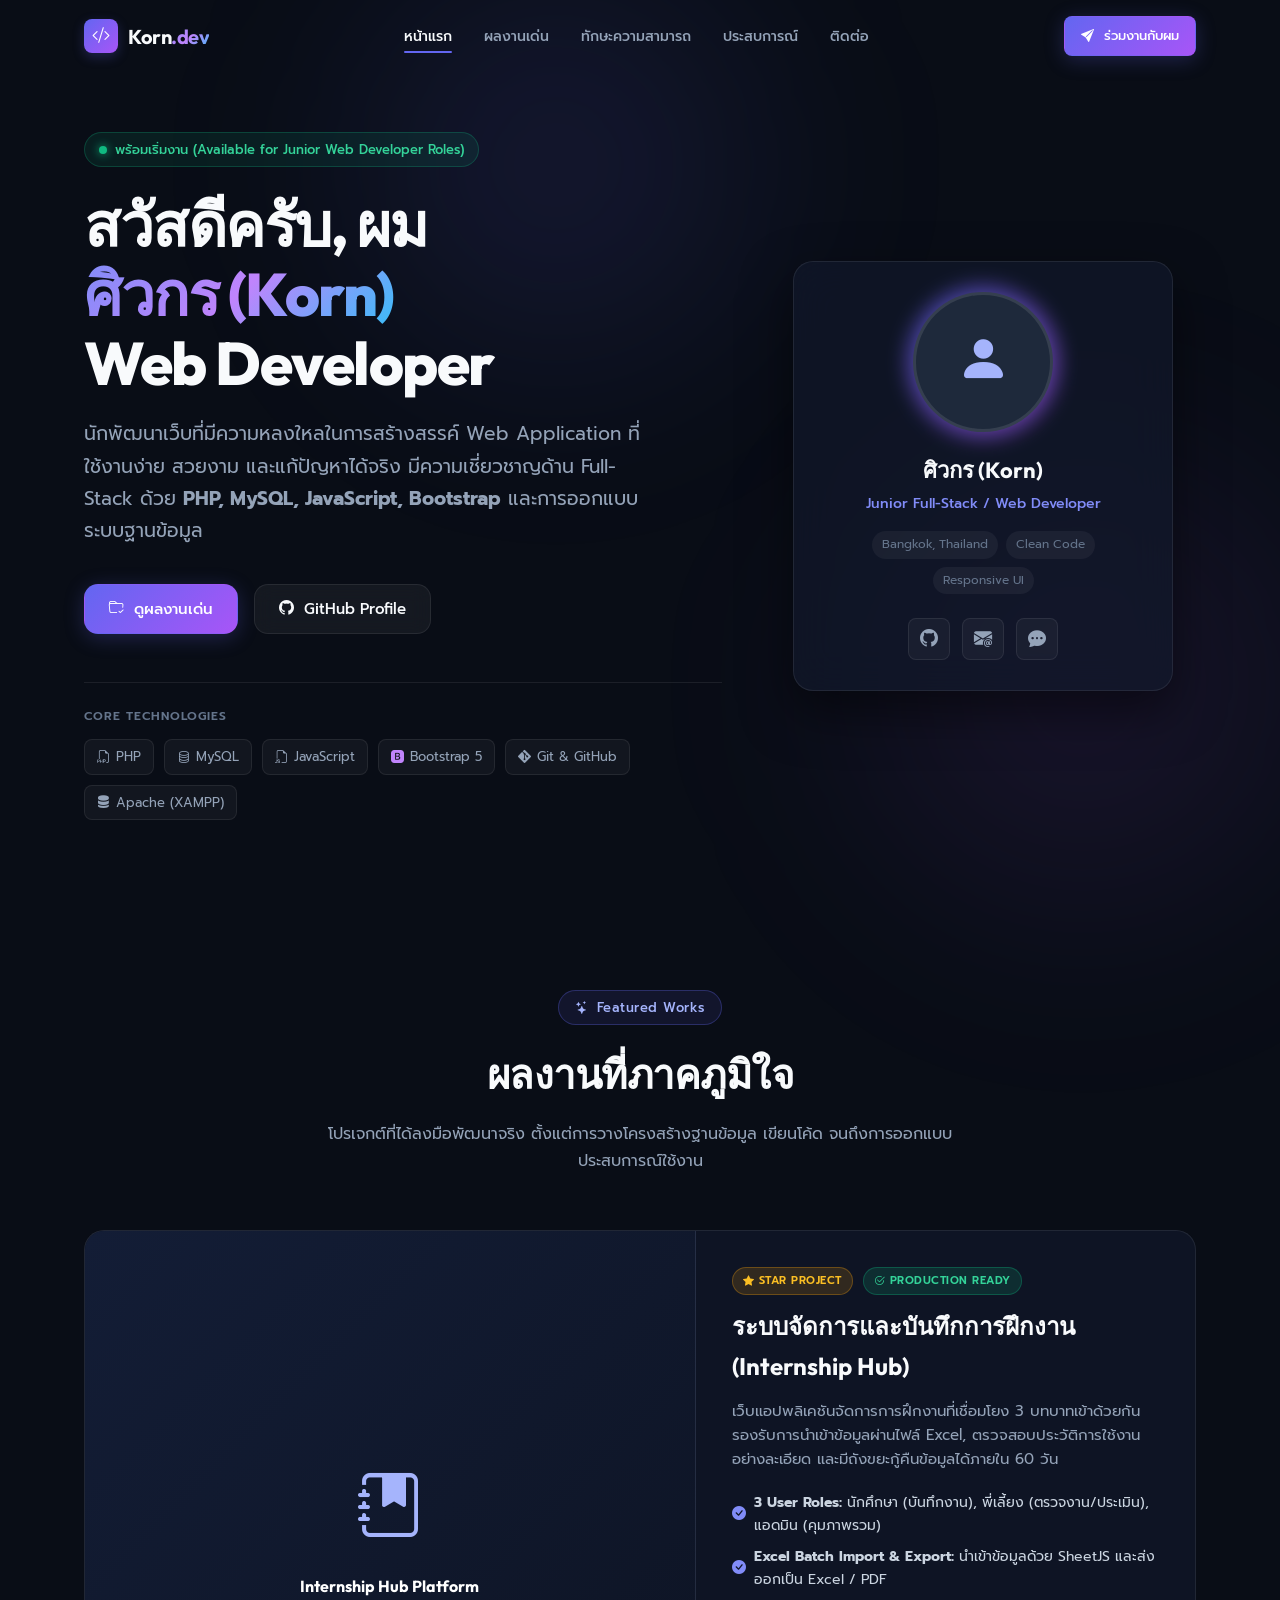
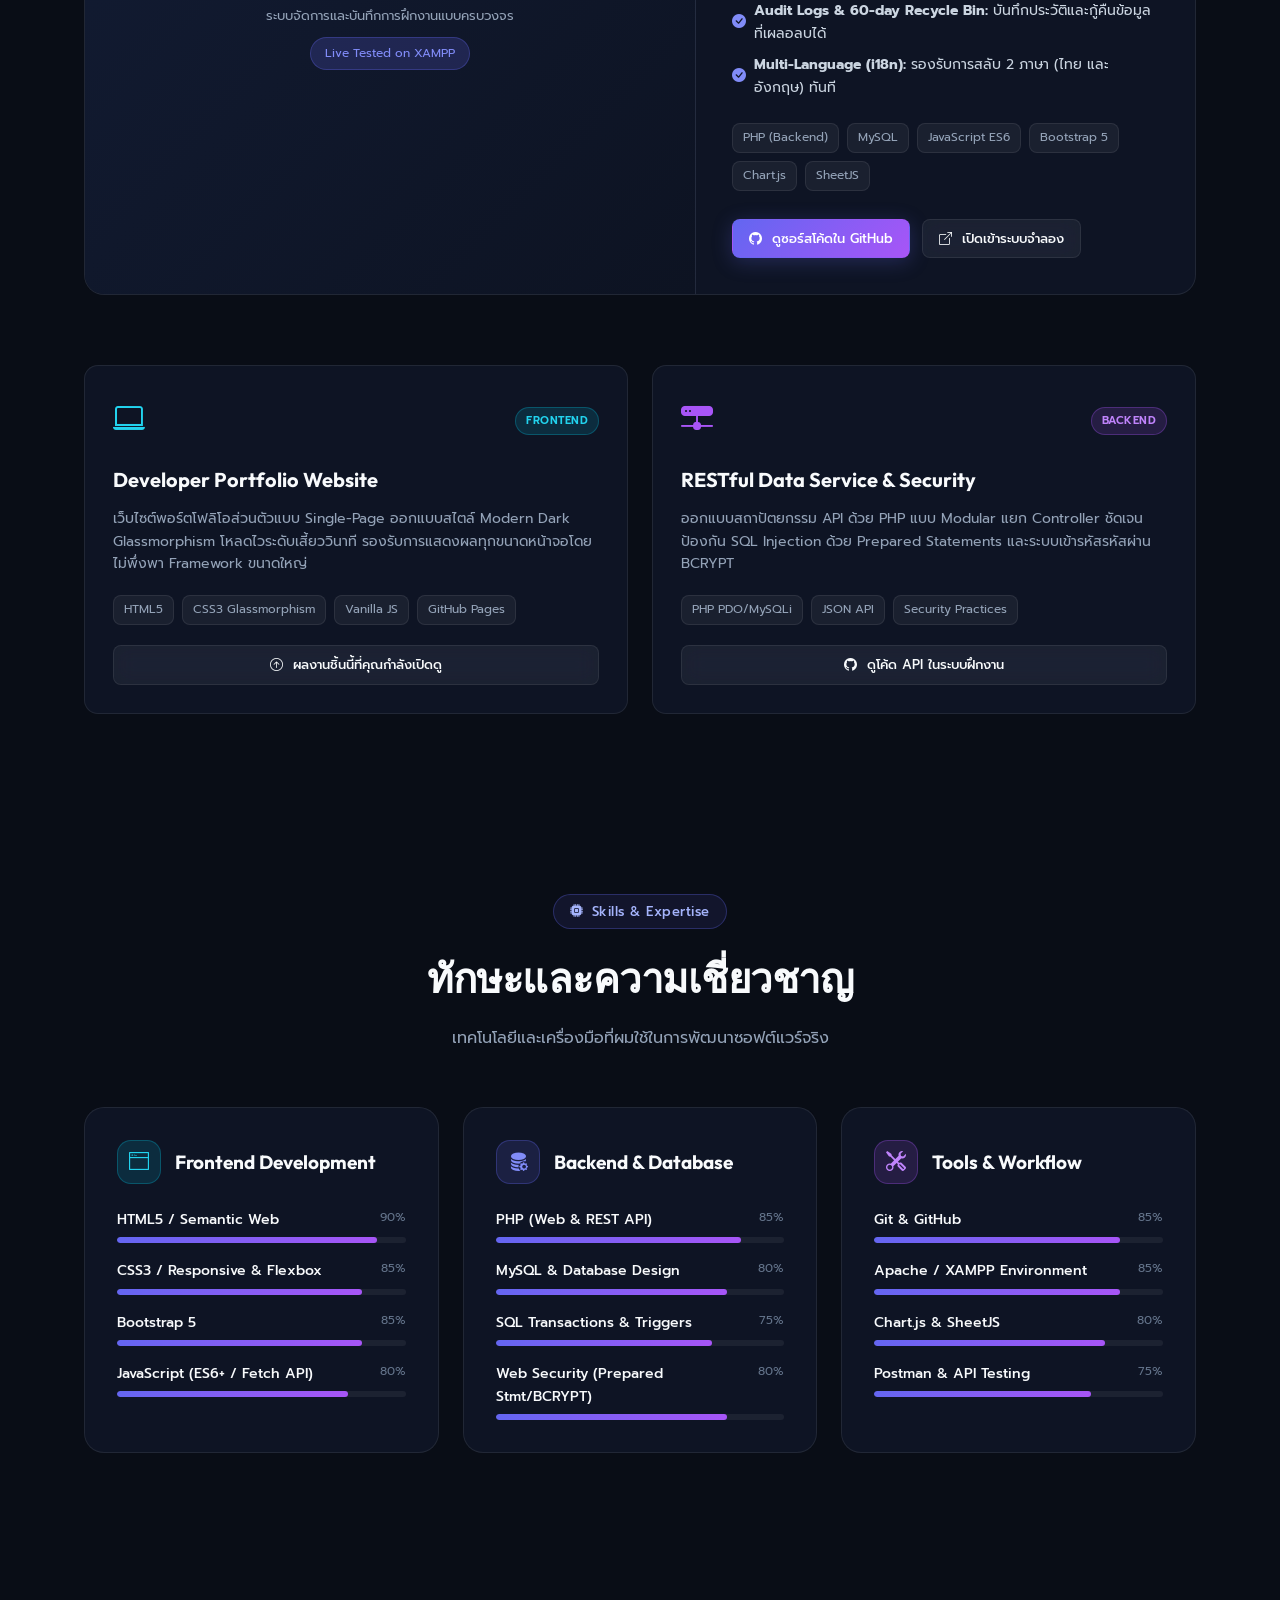
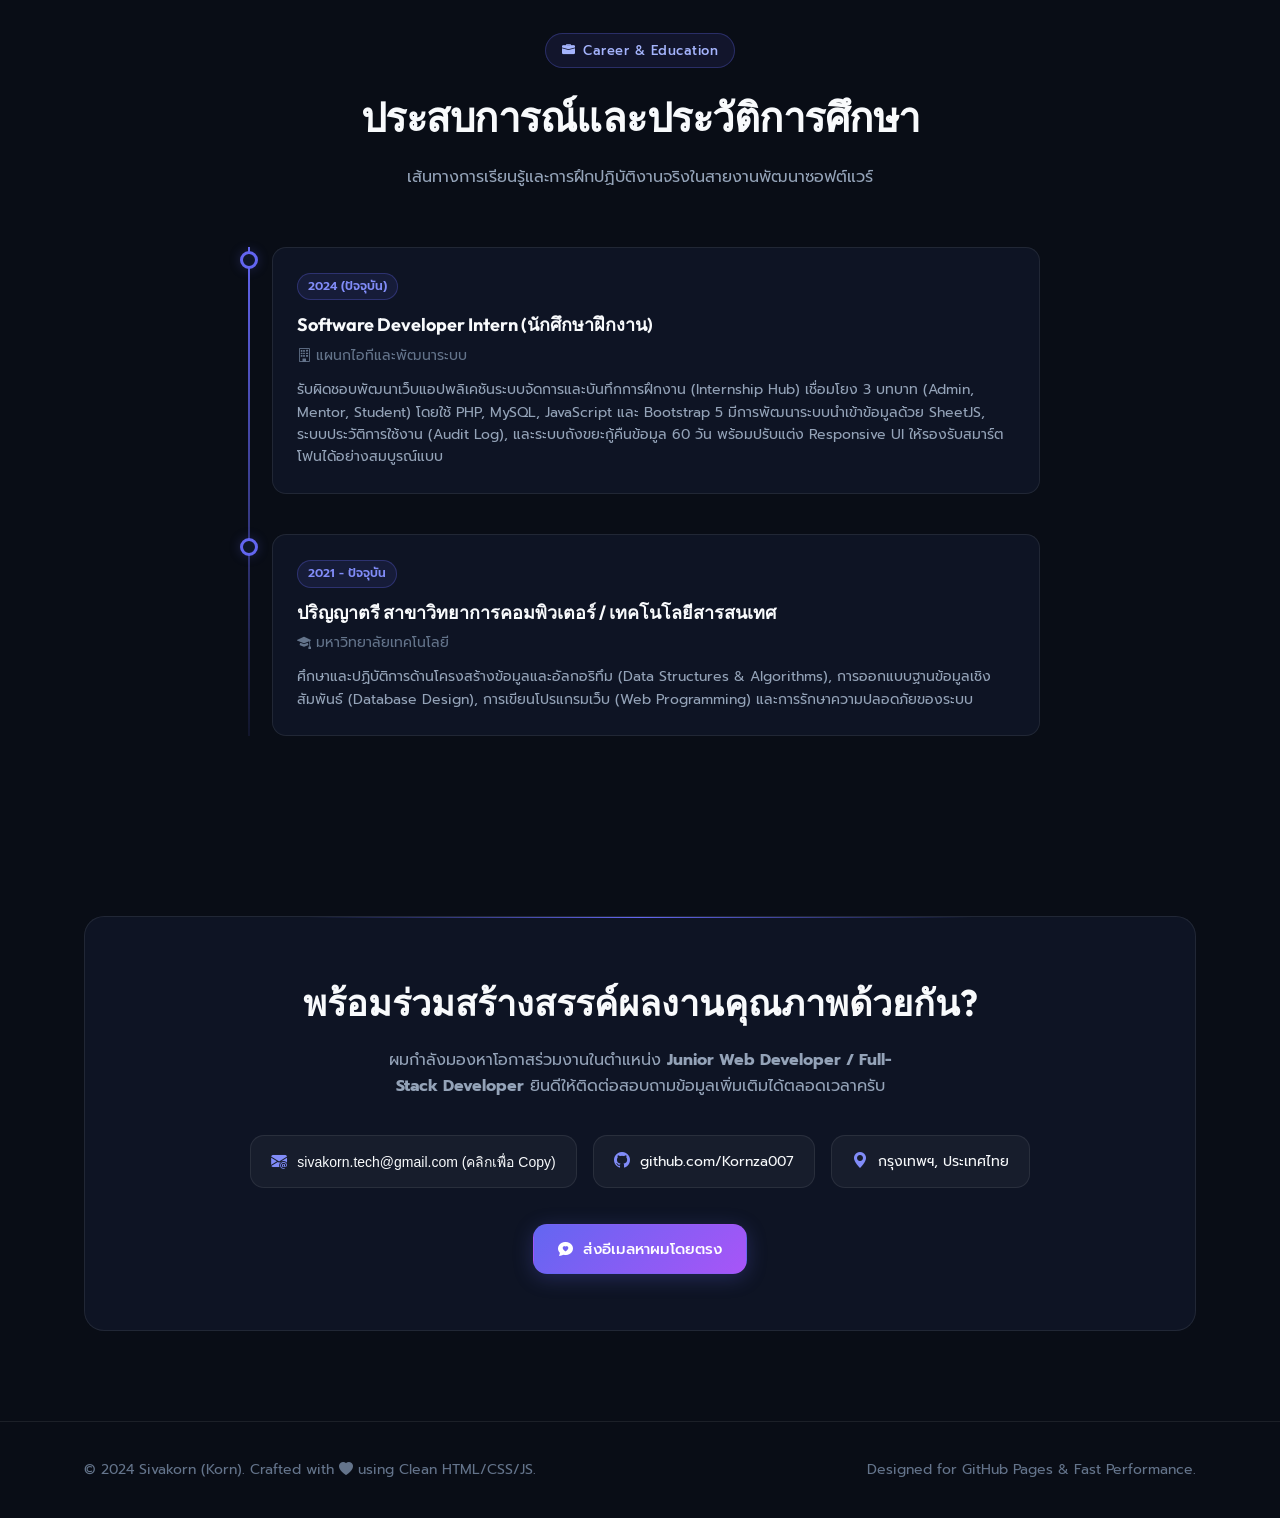
==== portfolio/index.html @ e4bed6b3 "feat(portfolio): add modern personal developer portfolio website" ====
<!DOCTYPE html>
<html lang="th">

<head>
    <meta charset="UTF-8">
    <meta name="viewport" content="width=device-width, initial-scale=1.0">
    <title>Sivakorn (Korn) | Web Developer Portfolio</title>
    <meta name="description" content="พอร์ตโฟลิโอส่วนตัวของ ศิวกร (Korn) - Junior Web Developer / Full-Stack Developer">

    <!-- Google Fonts (Outfit & Prompt) -->
    <link rel="preconnect" href="https://fonts.googleapis.com">
    <link rel="preconnect" href="https://fonts.gstatic.com" crossorigin>
    <link href="https://fonts.googleapis.com/css2?family=Outfit:wght@400;500;600;700;800&family=Prompt:wght@300;400;500;600&display=swap" rel="stylesheet">

    <!-- Bootstrap Icons -->
    <link rel="stylesheet" href="https://cdn.jsdelivr.net/npm/bootstrap-icons@1.11.3/font/bootstrap-icons.min.css">

    <!-- Custom Style -->
    <link rel="stylesheet" href="style.css">
</head>

<body>
    <!-- Background Ambient Glows -->
    <div class="ambient-glow-1"></div>
    <div class="ambient-glow-2"></div>

    <!-- Toast Notification -->
    <div class="portfolio-toast" id="portfolioToast">
        <i class="bi bi-check-circle-fill text-success"></i>
        <span id="toastMsg">คัดลอกอีเมลเรียบร้อยแล้ว</span>
    </div>

    <!-- =========================================================
         NAVIGATION BAR
         ========================================================= -->
    <header class="navbar" id="navbar">
        <div class="container nav-container">
            <a href="#hero" class="nav-brand">
                <div class="brand-badge"><i class="bi bi-code-slash"></i></div>
                <span>Korn<span class="text-gradient">.dev</span></span>
            </a>

            <ul class="nav-links" id="navLinks">
                <li><a href="#hero" class="nav-link active">หน้าแรก</a></li>
                <li><a href="#projects" class="nav-link">ผลงานเด่น</a></li>
                <li><a href="#skills" class="nav-link">ทักษะความสามารถ</a></li>
                <li><a href="#experience" class="nav-link">ประสบการณ์</a></li>
                <li><a href="#contact" class="nav-link">ติดต่อ</a></li>
            </ul>

            <div class="nav-actions">
                <a href="#contact" class="btn btn-primary btn-sm">
                    <i class="bi bi-send-fill"></i>
                    <span>ร่วมงานกับผม</span>
                </a>
                <button class="mobile-toggle" id="mobileToggle" aria-label="เปิดเมนู">
                    <i class="bi bi-list"></i>
                </button>
            </div>
        </div>
    </header>

    <!-- =========================================================
         HERO SECTION
         ========================================================= -->
    <section class="hero section" id="hero">
        <div class="container hero-grid">
            <div class="hero-text">
                <div class="status-pill">
                    <span class="status-dot"></span>
                    <span>พร้อมเริ่มงาน (Available for Junior Web Developer Roles)</span>
                </div>
                <h1 class="hero-title">
                    สวัสดีครับ, ผม <span class="text-gradient">ศิวกร (Korn)</span><br>
                    Web Developer
                </h1>
                <p class="hero-subtitle">
                    นักพัฒนาเว็บที่มีความหลงใหลในการสร้างสรรค์ Web Application ที่ใช้งานง่าย สวยงาม และแก้ปัญหาได้จริง มีความเชี่ยวชาญด้าน Full-Stack ด้วย <strong>PHP, MySQL, JavaScript, Bootstrap</strong> และการออกแบบระบบฐานข้อมูล
                </p>

                <div class="hero-cta">
                    <a href="#projects" class="btn btn-primary">
                        <i class="bi bi-folder-check"></i>
                        <span>ดูผลงานเด่น</span>
                    </a>
                    <a href="https://github.com/Kornza007" target="_blank" class="btn btn-secondary">
                        <i class="bi bi-github"></i>
                        <span>GitHub Profile</span>
                    </a>
                </div>

                <div class="hero-tech-stack">
                    <div class="tech-stack-label">Core Technologies</div>
                    <div class="tech-badges">
                        <span class="tech-badge"><i class="bi bi-filetype-php text-primary"></i> PHP</span>
                        <span class="tech-badge"><i class="bi bi-database text-info"></i> MySQL</span>
                        <span class="tech-badge"><i class="bi bi-filetype-js text-warning"></i> JavaScript</span>
                        <span class="tech-badge"><i class="bi bi-bootstrap-fill text-purple" style="color:#c084fc;"></i> Bootstrap 5</span>
                        <span class="tech-badge"><i class="bi bi-git text-danger"></i> Git & GitHub</span>
                        <span class="tech-badge"><i class="bi bi-server text-success"></i> Apache (XAMPP)</span>
                    </div>
                </div>
            </div>

            <div class="hero-visual">
                <div class="profile-card">
                    <div class="avatar-wrapper">
                        <div class="avatar-glow-ring"></div>
                        <div class="avatar-img">
                            <i class="bi bi-person-fill"></i>
                        </div>
                    </div>
                    <h3 class="profile-name">ศิวกร (Korn)</h3>
                    <p class="profile-role">Junior Full-Stack / Web Developer</p>
                    <div class="profile-tags">
                        <span class="profile-tag">Bangkok, Thailand</span>
                        <span class="profile-tag">Clean Code</span>
                        <span class="profile-tag">Responsive UI</span>
                    </div>
                    <div class="profile-socials">
                        <a href="https://github.com/Kornza007" target="_blank" class="social-icon-btn" title="GitHub">
                            <i class="bi bi-github"></i>
                        </a>
                        <button onclick="copyEmail('sivakorn.tech@gmail.com')" class="social-icon-btn" title="Copy Email">
                            <i class="bi bi-envelope-at-fill"></i>
                        </button>
                        <a href="#contact" class="social-icon-btn" title="Contact">
                            <i class="bi bi-chat-dots-fill"></i>
                        </a>
                    </div>
                </div>
            </div>
        </div>
    </section>

    <!-- =========================================================
         FEATURED PROJECTS SECTION
         ========================================================= -->
    <section class="section" id="projects">
        <div class="container">
            <div class="section-header">
                <div class="section-tag">
                    <i class="bi bi-stars"></i>
                    <span>Featured Works</span>
                </div>
                <h2 class="section-title">ผลงานที่ภาคภูมิใจ</h2>
                <p class="section-desc">โปรเจกต์ที่ได้ลงมือพัฒนาจริง ตั้งแต่การวางโครงสร้างฐานข้อมูล เขียนโค้ด จนถึงการออกแบบประสบการณ์ใช้งาน</p>
            </div>

            <div class="projects-grid">
                <!-- Project 1: Internship Hub (Star Project) -->
                <div class="project-card">
                    <div class="project-media">
                        <div style="text-align: center; color: #a5b4fc;">
                            <div style="font-size: 64px; margin-bottom: 12px;">
                                <i class="bi bi-journal-bookmark-fill text-primary"></i>
                            </div>
                            <h4 style="color: #ffffff; font-family: var(--font-heading); margin-bottom: 6px;">Internship Hub Platform</h4>
                            <p style="font-size: 13px; color: #94a3b8;">ระบบจัดการและบันทึกการฝึกงานแบบครบวงจร</p>
                            <span class="badge" style="background: rgba(99,102,241,0.2); border: 1px solid var(--border-accent); color: #818cf8; padding: 6px 14px; border-radius: 9999px; font-size: 12px; margin-top: 10px; display: inline-block;">
                                Live Tested on XAMPP
                            </span>
                        </div>
                    </div>
                    <div class="project-content">
                        <div>
                            <div class="project-badge-bar">
                                <span class="project-badge star"><i class="bi bi-star-fill"></i> Star Project</span>
                                <span class="project-badge live"><i class="bi bi-check2-circle"></i> Production Ready</span>
                            </div>
                            <h3 class="project-title">ระบบจัดการและบันทึกการฝึกงาน (Internship Hub)</h3>
                            <p class="project-desc">
                                เว็บแอปพลิเคชันจัดการการฝึกงานที่เชื่อมโยง 3 บทบาทเข้าด้วยกัน รองรับการนำเข้าข้อมูลผ่านไฟล์ Excel, ตรวจสอบประวัติการใช้งานอย่างละเอียด และมีถังขยะกู้คืนข้อมูลได้ภายใน 60 วัน
                            </p>
                            <ul class="project-features">
                                <li class="project-feature-item">
                                    <i class="bi bi-check-circle-fill"></i>
                                    <span><strong>3 User Roles:</strong> นักศึกษา (บันทึกงาน), พี่เลี้ยง (ตรวจงาน/ประเมิน), แอดมิน (คุมภาพรวม)</span>
                                </li>
                                <li class="project-feature-item">
                                    <i class="bi bi-check-circle-fill"></i>
                                    <span><strong>Excel Batch Import & Export:</strong> นำเข้าข้อมูลด้วย SheetJS และส่งออกเป็น Excel / PDF</span>
                                </li>
                                <li class="project-feature-item">
                                    <i class="bi bi-check-circle-fill"></i>
                                    <span><strong>Audit Logs & 60-day Recycle Bin:</strong> บันทึกประวัติและกู้คืนข้อมูลที่เผลอลบได้</span>
                                </li>
                                <li class="project-feature-item">
                                    <i class="bi bi-check-circle-fill"></i>
                                    <span><strong>Multi-Language (i18n):</strong> รองรับการสลับ 2 ภาษา (ไทย และ อังกฤษ) ทันที</span>
                                </li>
                            </ul>
                        </div>
                        <div>
                            <div class="project-techs">
                                <span class="project-tech">PHP (Backend)</span>
                                <span class="project-tech">MySQL</span>
                                <span class="project-tech">JavaScript ES6</span>
                                <span class="project-tech">Bootstrap 5</span>
                                <span class="project-tech">Chart.js</span>
                                <span class="project-tech">SheetJS</span>
                            </div>
                            <div class="project-actions">
                                <a href="https://github.com/Kornza007/student" target="_blank" class="btn btn-primary btn-sm">
                                    <i class="bi bi-github"></i>
                                    <span>ดูซอร์สโค้ดใน GitHub</span>
                                </a>
                                <a href="../" target="_blank" class="btn btn-secondary btn-sm">
                                    <i class="bi bi-box-arrow-up-right"></i>
                                    <span>เปิดเข้าระบบจำลอง</span>
                                </a>
                            </div>
                        </div>
                    </div>
                </div>

                <!-- Project 2 & 3: Secondary Projects -->
                <div class="secondary-projects-grid">
                    <!-- Project 2: Developer Portfolio -->
                    <div class="sub-project-card">
                        <div>
                            <div style="display: flex; justify-content: space-between; align-items: center; margin-bottom: 16px;">
                                <div style="font-size: 32px; color: #22d3ee;"><i class="bi bi-laptop"></i></div>
                                <span class="project-badge" style="background: rgba(6,182,212,0.15); color: #22d3ee; border: 1px solid rgba(6,182,212,0.3);">Frontend</span>
                            </div>
                            <h3 class="project-title" style="font-size: 20px;">Developer Portfolio Website</h3>
                            <p class="project-desc" style="font-size: 14px;">
                                เว็บไซต์พอร์ตโฟลิโอส่วนตัวแบบ Single-Page ออกแบบสไตล์ Modern Dark Glassmorphism โหลดไวระดับเสี้ยววินาที รองรับการแสดงผลทุกขนาดหน้าจอโดยไม่พึ่งพา Framework ขนาดใหญ่
                            </p>
                            <div class="project-techs" style="margin-bottom: 20px;">
                                <span class="project-tech">HTML5</span>
                                <span class="project-tech">CSS3 Glassmorphism</span>
                                <span class="project-tech">Vanilla JS</span>
                                <span class="project-tech">GitHub Pages</span>
                            </div>
                        </div>
                        <a href="#hero" class="btn btn-secondary btn-sm" style="width: 100%;">
                            <i class="bi bi-arrow-up-circle"></i>
                            <span>ผลงานชิ้นนี้ที่คุณกำลังเปิดดู</span>
                        </a>
                    </div>

                    <!-- Project 3: RESTful API & Management Concept -->
                    <div class="sub-project-card">
                        <div>
                            <div style="display: flex; justify-content: space-between; align-items: center; margin-bottom: 16px;">
                                <div style="font-size: 32px; color: #a855f7;"><i class="bi bi-hdd-network-fill"></i></div>
                                <span class="project-badge" style="background: rgba(168,85,247,0.15); color: #c084fc; border: 1px solid rgba(168,85,247,0.3);">Backend</span>
                            </div>
                            <h3 class="project-title" style="font-size: 20px;">RESTful Data Service & Security</h3>
                            <p class="project-desc" style="font-size: 14px;">
                                ออกแบบสถาปัตยกรรม API ด้วย PHP แบบ Modular แยก Controller ชัดเจน ป้องกัน SQL Injection ด้วย Prepared Statements และระบบเข้ารหัสรหัสผ่าน BCRYPT
                            </p>
                            <div class="project-techs" style="margin-bottom: 20px;">
                                <span class="project-tech">PHP PDO/MySQLi</span>
                                <span class="project-tech">JSON API</span>
                                <span class="project-tech">Security Practices</span>
                            </div>
                        </div>
                        <a href="https://github.com/Kornza007/student" target="_blank" class="btn btn-secondary btn-sm" style="width: 100%;">
                            <i class="bi bi-github"></i>
                            <span>ดูโค้ด API ในระบบฝึกงาน</span>
                        </a>
                    </div>
                </div>
            </div>
        </div>
    </section>

    <!-- =========================================================
         TECHNICAL SKILLS SECTION
         ========================================================= -->
    <section class="section" id="skills">
        <div class="container">
            <div class="section-header">
                <div class="section-tag">
                    <i class="bi bi-cpu-fill"></i>
                    <span>Skills & Expertise</span>
                </div>
                <h2 class="section-title">ทักษะและความเชี่ยวชาญ</h2>
                <p class="section-desc">เทคโนโลยีและเครื่องมือที่ผมใช้ในการพัฒนาซอฟต์แวร์จริง</p>
            </div>

            <div class="skills-grid">
                <!-- 1. Frontend -->
                <div class="skill-category-card">
                    <div class="skill-cat-header">
                        <div class="skill-cat-icon icon-frontend"><i class="bi bi-window-fullscreen"></i></div>
                        <h3 class="skill-cat-title">Frontend Development</h3>
                    </div>
                    <div class="skill-items">
                        <div class="skill-item">
                            <div class="skill-item-info">
                                <span class="skill-name">HTML5 / Semantic Web</span>
                                <span class="skill-level">90%</span>
                            </div>
                            <div class="skill-bar-track">
                                <div class="skill-bar-fill" data-width="90%"></div>
                            </div>
                        </div>
                        <div class="skill-item">
                            <div class="skill-item-info">
                                <span class="skill-name">CSS3 / Responsive & Flexbox</span>
                                <span class="skill-level">85%</span>
                            </div>
                            <div class="skill-bar-track">
                                <div class="skill-bar-fill" data-width="85%"></div>
                            </div>
                        </div>
                        <div class="skill-item">
                            <div class="skill-item-info">
                                <span class="skill-name">Bootstrap 5</span>
                                <span class="skill-level">85%</span>
                            </div>
                            <div class="skill-bar-track">
                                <div class="skill-bar-fill" data-width="85%"></div>
                            </div>
                        </div>
                        <div class="skill-item">
                            <div class="skill-item-info">
                                <span class="skill-name">JavaScript (ES6+ / Fetch API)</span>
                                <span class="skill-level">80%</span>
                            </div>
                            <div class="skill-bar-track">
                                <div class="skill-bar-fill" data-width="80%"></div>
                            </div>
                        </div>
                    </div>
                </div>

                <!-- 2. Backend & Database -->
                <div class="skill-category-card">
                    <div class="skill-cat-header">
                        <div class="skill-cat-icon icon-backend"><i class="bi bi-database-fill-gear"></i></div>
                        <h3 class="skill-cat-title">Backend & Database</h3>
                    </div>
                    <div class="skill-items">
                        <div class="skill-item">
                            <div class="skill-item-info">
                                <span class="skill-name">PHP (Web & REST API)</span>
                                <span class="skill-level">85%</span>
                            </div>
                            <div class="skill-bar-track">
                                <div class="skill-bar-fill" data-width="85%"></div>
                            </div>
                        </div>
                        <div class="skill-item">
                            <div class="skill-item-info">
                                <span class="skill-name">MySQL & Database Design</span>
                                <span class="skill-level">80%</span>
                            </div>
                            <div class="skill-bar-track">
                                <div class="skill-bar-fill" data-width="80%"></div>
                            </div>
                        </div>
                        <div class="skill-item">
                            <div class="skill-item-info">
                                <span class="skill-name">SQL Transactions & Triggers</span>
                                <span class="skill-level">75%</span>
                            </div>
                            <div class="skill-bar-track">
                                <div class="skill-bar-fill" data-width="75%"></div>
                            </div>
                        </div>
                        <div class="skill-item">
                            <div class="skill-item-info">
                                <span class="skill-name">Web Security (Prepared Stmt/BCRYPT)</span>
                                <span class="skill-level">80%</span>
                            </div>
                            <div class="skill-bar-track">
                                <div class="skill-bar-fill" data-width="80%"></div>
                            </div>
                        </div>
                    </div>
                </div>

                <!-- 3. Tools & Workflow -->
                <div class="skill-category-card">
                    <div class="skill-cat-header">
                        <div class="skill-cat-icon icon-tools"><i class="bi bi-tools"></i></div>
                        <h3 class="skill-cat-title">Tools & Workflow</h3>
                    </div>
                    <div class="skill-items">
                        <div class="skill-item">
                            <div class="skill-item-info">
                                <span class="skill-name">Git & GitHub</span>
                                <span class="skill-level">85%</span>
                            </div>
                            <div class="skill-bar-track">
                                <div class="skill-bar-fill" data-width="85%"></div>
                            </div>
                        </div>
                        <div class="skill-item">
                            <div class="skill-item-info">
                                <span class="skill-name">Apache / XAMPP Environment</span>
                                <span class="skill-level">85%</span>
                            </div>
                            <div class="skill-bar-track">
                                <div class="skill-bar-fill" data-width="85%"></div>
                            </div>
                        </div>
                        <div class="skill-item">
                            <div class="skill-item-info">
                                <span class="skill-name">Chart.js & SheetJS</span>
                                <span class="skill-level">80%</span>
                            </div>
                            <div class="skill-bar-track">
                                <div class="skill-bar-fill" data-width="80%"></div>
                            </div>
                        </div>
                        <div class="skill-item">
                            <div class="skill-item-info">
                                <span class="skill-name">Postman & API Testing</span>
                                <span class="skill-level">75%</span>
                            </div>
                            <div class="skill-bar-track">
                                <div class="skill-bar-fill" data-width="75%"></div>
                            </div>
                        </div>
                    </div>
                </div>
            </div>
        </div>
    </section>

    <!-- =========================================================
         EXPERIENCE & EDUCATION TIMELINE
         ========================================================= -->
    <section class="section" id="experience">
        <div class="container">
            <div class="section-header">
                <div class="section-tag">
                    <i class="bi bi-briefcase-fill"></i>
                    <span>Career & Education</span>
                </div>
                <h2 class="section-title">ประสบการณ์และประวัติการศึกษา</h2>
                <p class="section-desc">เส้นทางการเรียนรู้และการฝึกปฏิบัติงานจริงในสายงานพัฒนาซอฟต์แวร์</p>
            </div>

            <div class="timeline">
                <!-- Experience Item -->
                <div class="timeline-item">
                    <div class="timeline-marker"></div>
                    <div class="timeline-card">
                        <span class="timeline-date">2024 (ปัจจุบัน)</span>
                        <h3 class="timeline-title">Software Developer Intern (นักศึกษาฝึกงาน)</h3>
                        <p class="timeline-org"><i class="bi bi-building"></i> แผนกไอทีและพัฒนาระบบ</p>
                        <p class="timeline-body">
                            รับผิดชอบพัฒนาเว็บแอปพลิเคชันระบบจัดการและบันทึกการฝึกงาน (Internship Hub) เชื่อมโยง 3 บทบาท (Admin, Mentor, Student) โดยใช้ PHP, MySQL, JavaScript และ Bootstrap 5 มีการพัฒนาระบบนำเข้าข้อมูลด้วย SheetJS, ระบบประวัติการใช้งาน (Audit Log), และระบบถังขยะกู้คืนข้อมูล 60 วัน พร้อมปรับแต่ง Responsive UI ให้รองรับสมาร์ตโฟนได้อย่างสมบูรณ์แบบ
                        </p>
                    </div>
                </div>

                <!-- Education Item -->
                <div class="timeline-item">
                    <div class="timeline-marker"></div>
                    <div class="timeline-card">
                        <span class="timeline-date">2021 - ปัจจุบัน</span>
                        <h3 class="timeline-title">ปริญญาตรี สาขาวิทยาการคอมพิวเตอร์ / เทคโนโลยีสารสนเทศ</h3>
                        <p class="timeline-org"><i class="bi bi-mortarboard-fill"></i> มหาวิทยาลัยเทคโนโลยี</p>
                        <p class="timeline-body">
                            ศึกษาและปฏิบัติการด้านโครงสร้างข้อมูลและอัลกอริทึม (Data Structures & Algorithms), การออกแบบฐานข้อมูลเชิงสัมพันธ์ (Database Design), การเขียนโปรแกรมเว็บ (Web Programming) และการรักษาความปลอดภัยของระบบ
                        </p>
                    </div>
                </div>
            </div>
        </div>
    </section>

    <!-- =========================================================
         CONTACT SECTION & FOOTER
         ========================================================= -->
    <section class="section" id="contact">
        <div class="container">
            <div class="contact-card">
                <h2 class="contact-title">พร้อมร่วมสร้างสรรค์ผลงานคุณภาพด้วยกัน?</h2>
                <p class="contact-subtitle">
                    ผมกำลังมองหาโอกาสร่วมงานในตำแหน่ง <strong>Junior Web Developer / Full-Stack Developer</strong> ยินดีให้ติดต่อสอบถามข้อมูลเพิ่มเติมได้ตลอดเวลาครับ
                </p>

                <div class="contact-options">
                    <button onclick="copyEmail('sivakorn.tech@gmail.com')" class="contact-chip" title="คลิกเพื่อคัดลอกอีเมล">
                        <i class="bi bi-envelope-at-fill"></i>
                        <span>sivakorn.tech@gmail.com (คลิกเพื่อ Copy)</span>
                    </button>

                    <a href="https://github.com/Kornza007" target="_blank" class="contact-chip">
                        <i class="bi bi-github"></i>
                        <span>github.com/Kornza007</span>
                    </a>

                    <div class="contact-chip" style="cursor: default;">
                        <i class="bi bi-geo-alt-fill"></i>
                        <span>กรุงเทพฯ, ประเทศไทย</span>
                    </div>
                </div>

                <div>
                    <a href="mailto:sivakorn.tech@gmail.com" class="btn btn-primary">
                        <i class="bi bi-chat-heart-fill"></i>
                        <span>ส่งอีเมลหาผมโดยตรง</span>
                    </a>
                </div>
            </div>
        </div>
    </section>

    <footer class="footer">
        <div class="container footer-content">
            <div>
                © 2024 Sivakorn (Korn). Crafted with <i class="bi bi-heart-fill text-danger"></i> using Clean HTML/CSS/JS.
            </div>
            <div>
                Designed for GitHub Pages & Fast Performance.
            </div>
        </div>
    </footer>

    <!-- Scripts -->
    <script src="app.js"></script>
</body>

</html>
---- portfolio/style.css ----
/* =========================================================
   PERSONAL DEVELOPER PORTFOLIO - MODERN GLASSMORPHISM DESIGN
   ========================================================= */

:root {
    /* Color Palette */
    --bg-dark: #090d16;
    --bg-surface: #0f172a;
    --bg-card: rgba(18, 25, 43, 0.7);
    --bg-card-hover: rgba(26, 36, 62, 0.85);
    
    --border-subtle: rgba(255, 255, 255, 0.08);
    --border-accent: rgba(99, 102, 241, 0.3);
    --border-accent-hover: rgba(168, 85, 247, 0.5);

    --text-main: #f8fafc;
    --text-muted: #94a3b8;
    --text-dim: #64748b;

    /* Accents */
    --primary: #6366f1;
    --primary-glow: rgba(99, 102, 241, 0.25);
    --secondary: #a855f7;
    --secondary-glow: rgba(168, 85, 247, 0.25);
    --cyan: #06b6d4;
    --cyan-glow: rgba(6, 182, 212, 0.2);
    --emerald: #10b981;
    --amber: #f59e0b;

    /* Gradients */
    --gradient-primary: linear-gradient(135deg, #6366f1 0%, #a855f7 100%);
    --gradient-cyan: linear-gradient(135deg, #06b6d4 0%, #3b82f6 100%);
    --gradient-text: linear-gradient(135deg, #ffffff 30%, #94a3b8 100%);
    --gradient-glow-text: linear-gradient(135deg, #818cf8 0%, #c084fc 50%, #38bdf8 100%);

    /* Fonts */
    --font-heading: 'Outfit', sans-serif;
    --font-body: 'Prompt', 'Inter', -apple-system, BlinkMacSystemFont, 'Segoe UI', Roboto, sans-serif;

    /* Spacing & Layout */
    --container-max: 1160px;
    --header-height: 72px;
    --radius-sm: 8px;
    --radius-md: 14px;
    --radius-lg: 20px;
    --radius-full: 9999px;

    /* Transitions */
    --transition-fast: 0.2s cubic-bezier(0.4, 0, 0.2, 1);
    --transition-normal: 0.35s cubic-bezier(0.16, 1, 0.3, 1);
}

/* Base Reset */
*, *::before, *::after {
    box-sizing: border-box;
    margin: 0;
    padding: 0;
}

html {
    scroll-behavior: smooth;
    color-scheme: dark;
}

body {
    background-color: var(--bg-dark);
    color: var(--text-main);
    font-family: var(--font-body);
    font-size: 16px;
    line-height: 1.65;
    overflow-x: hidden;
    position: relative;
    min-height: 100vh;
}

/* Background Ambient Lights */
.ambient-glow-1 {
    position: fixed;
    top: -15%;
    left: 20%;
    width: 600px;
    height: 600px;
    border-radius: 50%;
    background: radial-gradient(circle, rgba(99, 102, 241, 0.15) 0%, transparent 70%);
    filter: blur(80px);
    pointer-events: none;
    z-index: 0;
}

.ambient-glow-2 {
    position: fixed;
    top: 40%;
    right: -10%;
    width: 650px;
    height: 650px;
    border-radius: 50%;
    background: radial-gradient(circle, rgba(168, 85, 247, 0.12) 0%, transparent 70%);
    filter: blur(90px);
    pointer-events: none;
    z-index: 0;
}

/* Utility Classes */
.container {
    width: 100%;
    max-width: var(--container-max);
    margin: 0 auto;
    padding: 0 24px;
    position: relative;
    z-index: 1;
}

.text-gradient {
    background: var(--gradient-glow-text);
    -webkit-background-clip: text;
    -webkit-text-fill-color: transparent;
    display: inline-block;
}

.section {
    padding: 90px 0;
}

.section-header {
    text-align: center;
    max-width: 680px;
    margin: 0 auto 56px auto;
}

.section-tag {
    display: inline-flex;
    align-items: center;
    gap: 8px;
    padding: 6px 16px;
    background: rgba(99, 102, 241, 0.1);
    border: 1px solid var(--border-accent);
    color: #a5b4fc;
    border-radius: var(--radius-full);
    font-size: 13px;
    font-weight: 500;
    margin-bottom: 16px;
    letter-spacing: 0.5px;
}

.section-title {
    font-family: var(--font-heading);
    font-size: clamp(28px, 4vw, 40px);
    font-weight: 700;
    letter-spacing: -0.5px;
    color: var(--text-main);
    margin-bottom: 14px;
}

.section-desc {
    color: var(--text-muted);
    font-size: 16px;
}

/* Buttons */
.btn {
    display: inline-flex;
    align-items: center;
    justify-content: center;
    gap: 10px;
    padding: 12px 24px;
    font-family: var(--font-body);
    font-size: 15px;
    font-weight: 500;
    border-radius: var(--radius-md);
    cursor: pointer;
    text-decoration: none;
    transition: all var(--transition-fast);
    border: 1px solid transparent;
}

.btn-primary {
    background: var(--gradient-primary);
    color: #ffffff;
    box-shadow: 0 4px 20px var(--primary-glow);
}

.btn-primary:hover {
    transform: translateY(-2px);
    box-shadow: 0 8px 28px rgba(99, 102, 241, 0.4);
    color: #ffffff;
}

.btn-secondary {
    background: rgba(255, 255, 255, 0.05);
    color: var(--text-main);
    border: 1px solid var(--border-subtle);
    backdrop-filter: blur(10px);
}

.btn-secondary:hover {
    background: rgba(255, 255, 255, 0.1);
    border-color: rgba(255, 255, 255, 0.2);
    transform: translateY(-2px);
    color: #ffffff;
}

.btn-sm {
    padding: 8px 16px;
    font-size: 13px;
    border-radius: var(--radius-sm);
}

/* Navigation Bar */
.navbar {
    position: fixed;
    top: 0;
    left: 0;
    width: 100%;
    height: var(--header-height);
    z-index: 1000;
    transition: all var(--transition-normal);
}

.navbar.scrolled {
    background: rgba(9, 13, 22, 0.85);
    backdrop-filter: blur(16px);
    -webkit-backdrop-filter: blur(16px);
    border-bottom: 1px solid var(--border-subtle);
    box-shadow: 0 10px 30px rgba(0, 0, 0, 0.3);
}

.nav-container {
    display: flex;
    align-items: center;
    justify-content: space-between;
    height: 100%;
}

.nav-brand {
    display: flex;
    align-items: center;
    gap: 10px;
    text-decoration: none;
    color: var(--text-main);
    font-family: var(--font-heading);
    font-size: 20px;
    font-weight: 700;
    letter-spacing: -0.5px;
}

.brand-badge {
    width: 34px;
    height: 34px;
    border-radius: var(--radius-sm);
    background: var(--gradient-primary);
    display: flex;
    align-items: center;
    justify-content: center;
    color: #ffffff;
    font-size: 18px;
    box-shadow: 0 4px 12px var(--primary-glow);
}

.nav-links {
    display: flex;
    align-items: center;
    gap: 32px;
    list-style: none;
}

.nav-link {
    color: var(--text-muted);
    text-decoration: none;
    font-size: 14px;
    font-weight: 500;
    transition: color var(--transition-fast);
    position: relative;
}

.nav-link:hover, .nav-link.active {
    color: var(--text-main);
}

.nav-link.active::after {
    content: '';
    position: absolute;
    bottom: -6px;
    left: 0;
    width: 100%;
    height: 2px;
    background: var(--primary);
    border-radius: 2px;
}

.nav-actions {
    display: flex;
    align-items: center;
    gap: 16px;
}

.mobile-toggle {
    display: none;
    background: transparent;
    border: none;
    color: var(--text-main);
    font-size: 26px;
    cursor: pointer;
}

/* =========================================================
   HERO SECTION
   ========================================================= */
.hero {
    min-height: 100vh;
    display: flex;
    align-items: center;
    padding-top: calc(var(--header-height) + 40px);
    padding-bottom: 60px;
    position: relative;
}

.hero-grid {
    display: grid;
    grid-template-columns: 1.2fr 0.8fr;
    gap: 48px;
    align-items: center;
}

.status-pill {
    display: inline-flex;
    align-items: center;
    gap: 8px;
    padding: 6px 14px;
    background: rgba(16, 185, 129, 0.1);
    border: 1px solid rgba(16, 185, 129, 0.25);
    color: #34d399;
    border-radius: var(--radius-full);
    font-size: 13px;
    font-weight: 500;
    margin-bottom: 24px;
}

.status-dot {
    width: 8px;
    height: 8px;
    background-color: #10b981;
    border-radius: 50%;
    box-shadow: 0 0 10px #10b981;
    animation: pulse 2s infinite;
}

@keyframes pulse {
    0%, 100% { opacity: 1; transform: scale(1); }
    50% { opacity: 0.5; transform: scale(0.85); }
}

.hero-title {
    font-family: var(--font-heading);
    font-size: clamp(36px, 5.5vw, 60px);
    font-weight: 800;
    line-height: 1.15;
    letter-spacing: -1.5px;
    margin-bottom: 20px;
}

.hero-subtitle {
    font-size: clamp(16px, 2vw, 19px);
    color: var(--text-muted);
    line-height: 1.7;
    margin-bottom: 36px;
    max-width: 560px;
}

.hero-cta {
    display: flex;
    flex-wrap: wrap;
    gap: 16px;
    margin-bottom: 48px;
}

.hero-tech-stack {
    border-top: 1px solid var(--border-subtle);
    padding-top: 24px;
}

.tech-stack-label {
    font-size: 12px;
    text-transform: uppercase;
    letter-spacing: 1px;
    color: var(--text-dim);
    margin-bottom: 12px;
    font-weight: 600;
}

.tech-badges {
    display: flex;
    flex-wrap: wrap;
    gap: 10px;
}

.tech-badge {
    display: flex;
    align-items: center;
    gap: 6px;
    padding: 6px 12px;
    background: rgba(255, 255, 255, 0.04);
    border: 1px solid var(--border-subtle);
    border-radius: var(--radius-sm);
    font-size: 13px;
    color: var(--text-muted);
    transition: all var(--transition-fast);
}

.tech-badge:hover {
    border-color: var(--border-accent);
    color: var(--text-main);
    transform: translateY(-2px);
    background: rgba(99, 102, 241, 0.08);
}

/* Hero Visual / Avatar Card */
.hero-visual {
    display: flex;
    justify-content: center;
    position: relative;
}

.profile-card {
    position: relative;
    width: 100%;
    max-width: 380px;
    background: var(--bg-card);
    border: 1px solid var(--border-subtle);
    border-radius: var(--radius-lg);
    padding: 30px;
    backdrop-filter: blur(20px);
    box-shadow: 0 20px 50px rgba(0, 0, 0, 0.5);
    text-align: center;
    transition: transform var(--transition-normal), border-color var(--transition-normal);
}

.profile-card:hover {
    transform: translateY(-6px);
    border-color: var(--border-accent);
}

.avatar-wrapper {
    position: relative;
    width: 140px;
    height: 140px;
    margin: 0 auto 20px auto;
}

.avatar-img {
    width: 100%;
    height: 100%;
    border-radius: 50%;
    object-fit: cover;
    border: 3px solid rgba(255, 255, 255, 0.1);
    background: #1e293b;
    display: flex;
    align-items: center;
    justify-content: center;
    font-size: 52px;
    color: #a5b4fc;
}

.avatar-glow-ring {
    position: absolute;
    inset: -6px;
    border-radius: 50%;
    background: var(--gradient-primary);
    z-index: -1;
    opacity: 0.6;
    filter: blur(10px);
}

.profile-name {
    font-family: var(--font-heading);
    font-size: 22px;
    font-weight: 700;
    margin-bottom: 4px;
}

.profile-role {
    color: #818cf8;
    font-size: 14px;
    font-weight: 500;
    margin-bottom: 16px;
}

.profile-tags {
    display: flex;
    justify-content: center;
    flex-wrap: wrap;
    gap: 8px;
    margin-bottom: 24px;
}

.profile-tag {
    font-size: 12px;
    padding: 4px 10px;
    background: rgba(255, 255, 255, 0.05);
    border-radius: var(--radius-full);
    color: var(--text-dim);
}

.profile-socials {
    display: flex;
    justify-content: center;
    gap: 12px;
}

.social-icon-btn {
    width: 42px;
    height: 42px;
    border-radius: var(--radius-sm);
    background: rgba(255, 255, 255, 0.04);
    border: 1px solid var(--border-subtle);
    display: flex;
    align-items: center;
    justify-content: center;
    color: var(--text-muted);
    font-size: 18px;
    text-decoration: none;
    transition: all var(--transition-fast);
}

.social-icon-btn:hover {
    background: var(--gradient-primary);
    color: #ffffff;
    border-color: transparent;
    transform: translateY(-3px);
    box-shadow: 0 6px 16px var(--primary-glow);
}

/* =========================================================
   FEATURED PROJECTS SECTION
   ========================================================= */
.projects-grid {
    display: flex;
    flex-direction: column;
    gap: 40px;
}

.project-card {
    background: var(--bg-card);
    border: 1px solid var(--border-subtle);
    border-radius: var(--radius-lg);
    overflow: hidden;
    backdrop-filter: blur(16px);
    transition: all var(--transition-normal);
    display: grid;
    grid-template-columns: 1.1fr 0.9fr;
}

.project-card:hover {
    border-color: var(--border-accent);
    transform: translateY(-4px);
    box-shadow: 0 20px 40px rgba(0, 0, 0, 0.4), 0 0 30px var(--primary-glow);
}

.project-media {
    position: relative;
    background: linear-gradient(135deg, #131d36 0%, #0d1322 100%);
    display: flex;
    align-items: center;
    justify-content: center;
    padding: 30px;
    border-right: 1px solid var(--border-subtle);
    min-height: 320px;
}

.project-mockup {
    width: 100%;
    height: auto;
    border-radius: var(--radius-md);
    box-shadow: 0 16px 36px rgba(0, 0, 0, 0.6);
    border: 1px solid rgba(255, 255, 255, 0.1);
    transition: transform var(--transition-normal);
}

.project-card:hover .project-mockup {
    transform: scale(1.02);
}

.project-content {
    padding: 36px;
    display: flex;
    flex-direction: column;
    justify-content: space-between;
}

.project-badge-bar {
    display: flex;
    align-items: center;
    gap: 10px;
    margin-bottom: 12px;
}

.project-badge {
    font-size: 11px;
    font-weight: 600;
    text-transform: uppercase;
    letter-spacing: 0.5px;
    padding: 4px 10px;
    border-radius: var(--radius-full);
}

.project-badge.star {
    background: rgba(245, 158, 11, 0.15);
    border: 1px solid rgba(245, 158, 11, 0.3);
    color: #fbbf24;
}

.project-badge.live {
    background: rgba(16, 185, 129, 0.15);
    border: 1px solid rgba(16, 185, 129, 0.3);
    color: #34d399;
}

.project-title {
    font-family: var(--font-heading);
    font-size: 24px;
    font-weight: 700;
    margin-bottom: 12px;
    color: var(--text-main);
}

.project-desc {
    color: var(--text-muted);
    font-size: 15px;
    line-height: 1.6;
    margin-bottom: 20px;
}

.project-features {
    list-style: none;
    margin-bottom: 24px;
    display: flex;
    flex-direction: column;
    gap: 8px;
}

.project-feature-item {
    display: flex;
    align-items: center;
    gap: 8px;
    font-size: 14px;
    color: #cbd5e1;
}

.project-feature-item i {
    color: #818cf8;
    font-size: 14px;
}

.project-techs {
    display: flex;
    flex-wrap: wrap;
    gap: 8px;
    margin-bottom: 28px;
}

.project-tech {
    font-size: 12px;
    padding: 4px 10px;
    background: rgba(255, 255, 255, 0.05);
    border: 1px solid var(--border-subtle);
    border-radius: var(--radius-sm);
    color: #94a3b8;
}

.project-actions {
    display: flex;
    gap: 12px;
}

/* Secondary projects layout */
.secondary-projects-grid {
    display: grid;
    grid-template-columns: repeat(auto-fit, minmax(320px, 1fr));
    gap: 24px;
    margin-top: 30px;
}

.sub-project-card {
    background: var(--bg-card);
    border: 1px solid var(--border-subtle);
    border-radius: var(--radius-md);
    padding: 28px;
    backdrop-filter: blur(16px);
    transition: all var(--transition-normal);
    display: flex;
    flex-direction: column;
    justify-content: space-between;
}

.sub-project-card:hover {
    border-color: var(--border-accent);
    transform: translateY(-4px);
}

/* =========================================================
   TECHNICAL SKILLS SECTION
   ========================================================= */
.skills-grid {
    display: grid;
    grid-template-columns: repeat(3, 1fr);
    gap: 24px;
}

.skill-category-card {
    background: var(--bg-card);
    border: 1px solid var(--border-subtle);
    border-radius: var(--radius-lg);
    padding: 32px;
    backdrop-filter: blur(16px);
    transition: all var(--transition-normal);
}

.skill-category-card:hover {
    border-color: var(--border-accent);
    transform: translateY(-4px);
}

.skill-cat-header {
    display: flex;
    align-items: center;
    gap: 14px;
    margin-bottom: 24px;
}

.skill-cat-icon {
    width: 44px;
    height: 44px;
    border-radius: var(--radius-md);
    display: flex;
    align-items: center;
    justify-content: center;
    font-size: 20px;
}

.icon-frontend {
    background: rgba(6, 182, 212, 0.15);
    color: #22d3ee;
    border: 1px solid rgba(6, 182, 212, 0.3);
}

.icon-backend {
    background: rgba(99, 102, 241, 0.15);
    color: #818cf8;
    border: 1px solid rgba(99, 102, 241, 0.3);
}

.icon-tools {
    background: rgba(168, 85, 247, 0.15);
    color: #c084fc;
    border: 1px solid rgba(168, 85, 247, 0.3);
}

.skill-cat-title {
    font-family: var(--font-heading);
    font-size: 19px;
    font-weight: 700;
}

.skill-items {
    display: flex;
    flex-direction: column;
    gap: 16px;
}

.skill-item-info {
    display: flex;
    justify-content: space-between;
    font-size: 14px;
    margin-bottom: 6px;
}

.skill-name {
    color: var(--text-main);
    font-weight: 500;
}

.skill-level {
    color: var(--text-dim);
    font-size: 12px;
}

.skill-bar-track {
    height: 6px;
    background: rgba(255, 255, 255, 0.06);
    border-radius: 10px;
    overflow: hidden;
}

.skill-bar-fill {
    height: 100%;
    border-radius: 10px;
    background: var(--gradient-primary);
    transition: width 1s ease-in-out;
}

/* =========================================================
   EXPERIENCE & EDUCATION TIMELINE
   ========================================================= */
.timeline {
    position: relative;
    max-width: 800px;
    margin: 0 auto;
    padding-left: 32px;
}

.timeline::before {
    content: '';
    position: absolute;
    top: 0;
    bottom: 0;
    left: 8px;
    width: 2px;
    background: linear-gradient(180deg, var(--primary) 0%, rgba(99, 102, 241, 0.1) 100%);
}

.timeline-item {
    position: relative;
    margin-bottom: 40px;
}

.timeline-item:last-child {
    margin-bottom: 0;
}

.timeline-marker {
    position: absolute;
    left: -32px;
    top: 4px;
    width: 18px;
    height: 18px;
    border-radius: 50%;
    background: var(--bg-surface);
    border: 3px solid var(--primary);
    box-shadow: 0 0 12px var(--primary-glow);
}

.timeline-card {
    background: var(--bg-card);
    border: 1px solid var(--border-subtle);
    border-radius: var(--radius-md);
    padding: 24px;
    backdrop-filter: blur(16px);
    transition: all var(--transition-normal);
}

.timeline-card:hover {
    border-color: var(--border-accent);
    transform: translateX(4px);
}

.timeline-date {
    display: inline-block;
    font-size: 12px;
    font-weight: 600;
    color: #818cf8;
    background: rgba(99, 102, 241, 0.1);
    border: 1px solid var(--border-accent);
    padding: 3px 10px;
    border-radius: var(--radius-full);
    margin-bottom: 10px;
}

.timeline-title {
    font-family: var(--font-heading);
    font-size: 18px;
    font-weight: 700;
    margin-bottom: 4px;
}

.timeline-org {
    color: var(--text-dim);
    font-size: 14px;
    margin-bottom: 12px;
}

.timeline-body {
    color: var(--text-muted);
    font-size: 14px;
    line-height: 1.6;
}

/* =========================================================
   CONTACT & FOOTER
   ========================================================= */
.contact-card {
    background: var(--bg-card);
    border: 1px solid var(--border-subtle);
    border-radius: var(--radius-lg);
    padding: 56px 40px;
    backdrop-filter: blur(20px);
    text-align: center;
    position: relative;
    overflow: hidden;
}

.contact-card::before {
    content: '';
    position: absolute;
    top: 0;
    left: 20%;
    right: 20%;
    height: 1px;
    background: linear-gradient(90deg, transparent, var(--primary), transparent);
}

.contact-title {
    font-family: var(--font-heading);
    font-size: clamp(26px, 3.5vw, 36px);
    font-weight: 700;
    margin-bottom: 14px;
}

.contact-subtitle {
    color: var(--text-muted);
    max-width: 520px;
    margin: 0 auto 36px auto;
    font-size: 16px;
}

.contact-options {
    display: flex;
    justify-content: center;
    flex-wrap: wrap;
    gap: 16px;
    margin-bottom: 36px;
}

.contact-chip {
    display: flex;
    align-items: center;
    gap: 10px;
    padding: 12px 20px;
    background: rgba(255, 255, 255, 0.04);
    border: 1px solid var(--border-subtle);
    border-radius: var(--radius-md);
    color: var(--text-main);
    text-decoration: none;
    font-size: 14px;
    cursor: pointer;
    transition: all var(--transition-fast);
}

.contact-chip:hover {
    border-color: var(--border-accent);
    background: rgba(99, 102, 241, 0.1);
    transform: translateY(-2px);
}

.contact-chip i {
    color: #818cf8;
    font-size: 16px;
}

/* Footer */
.footer {
    border-top: 1px solid var(--border-subtle);
    padding: 36px 0;
    text-align: center;
    color: var(--text-dim);
    font-size: 14px;
}

.footer-content {
    display: flex;
    justify-content: space-between;
    align-items: center;
    flex-wrap: wrap;
    gap: 16px;
}

/* Toast Notification */
.portfolio-toast {
    position: fixed;
    bottom: 24px;
    right: 24px;
    background: #1e293b;
    border: 1px solid var(--border-accent);
    color: #ffffff;
    padding: 12px 20px;
    border-radius: var(--radius-md);
    font-size: 14px;
    display: flex;
    align-items: center;
    gap: 10px;
    box-shadow: 0 10px 25px rgba(0, 0, 0, 0.5);
    z-index: 2000;
    opacity: 0;
    transform: translateY(20px);
    transition: all 0.3s ease;
    pointer-events: none;
}

.portfolio-toast.show {
    opacity: 1;
    transform: translateY(0);
    pointer-events: auto;
}

/* =========================================================
   RESPONSIVE DESIGN (มือถือและแท็บเล็ต)
   ========================================================= */
@media (max-width: 991.98px) {
    .hero-grid {
        grid-template-columns: 1fr;
        text-align: center;
        gap: 40px;
    }

    .hero-subtitle {
        margin-left: auto;
        margin-right: auto;
    }

    .hero-cta {
        justify-content: center;
    }

    .tech-badges {
        justify-content: center;
    }

    .project-card {
        grid-template-columns: 1fr;
    }

    .project-media {
        border-right: none;
        border-bottom: 1px solid var(--border-subtle);
    }

    .skills-grid {
        grid-template-columns: 1fr;
    }
}

@media (max-width: 767.98px) {
    .nav-links {
        position: fixed;
        top: var(--header-height);
        left: 0;
        width: 100%;
        background: rgba(9, 13, 22, 0.95);
        backdrop-filter: blur(20px);
        flex-direction: column;
        padding: 24px;
        gap: 20px;
        border-bottom: 1px solid var(--border-subtle);
        transform: translateY(-150%);
        transition: transform 0.35s ease;
    }

    .nav-links.open {
        transform: translateY(0);
    }

    .mobile-toggle {
        display: block;
    }

    .nav-actions .btn {
        display: none;
    }

    .section {
        padding: 60px 0;
    }

    .contact-card {
        padding: 36px 20px;
    }

    .footer-content {
        flex-direction: column;
        justify-content: center;
    }
}
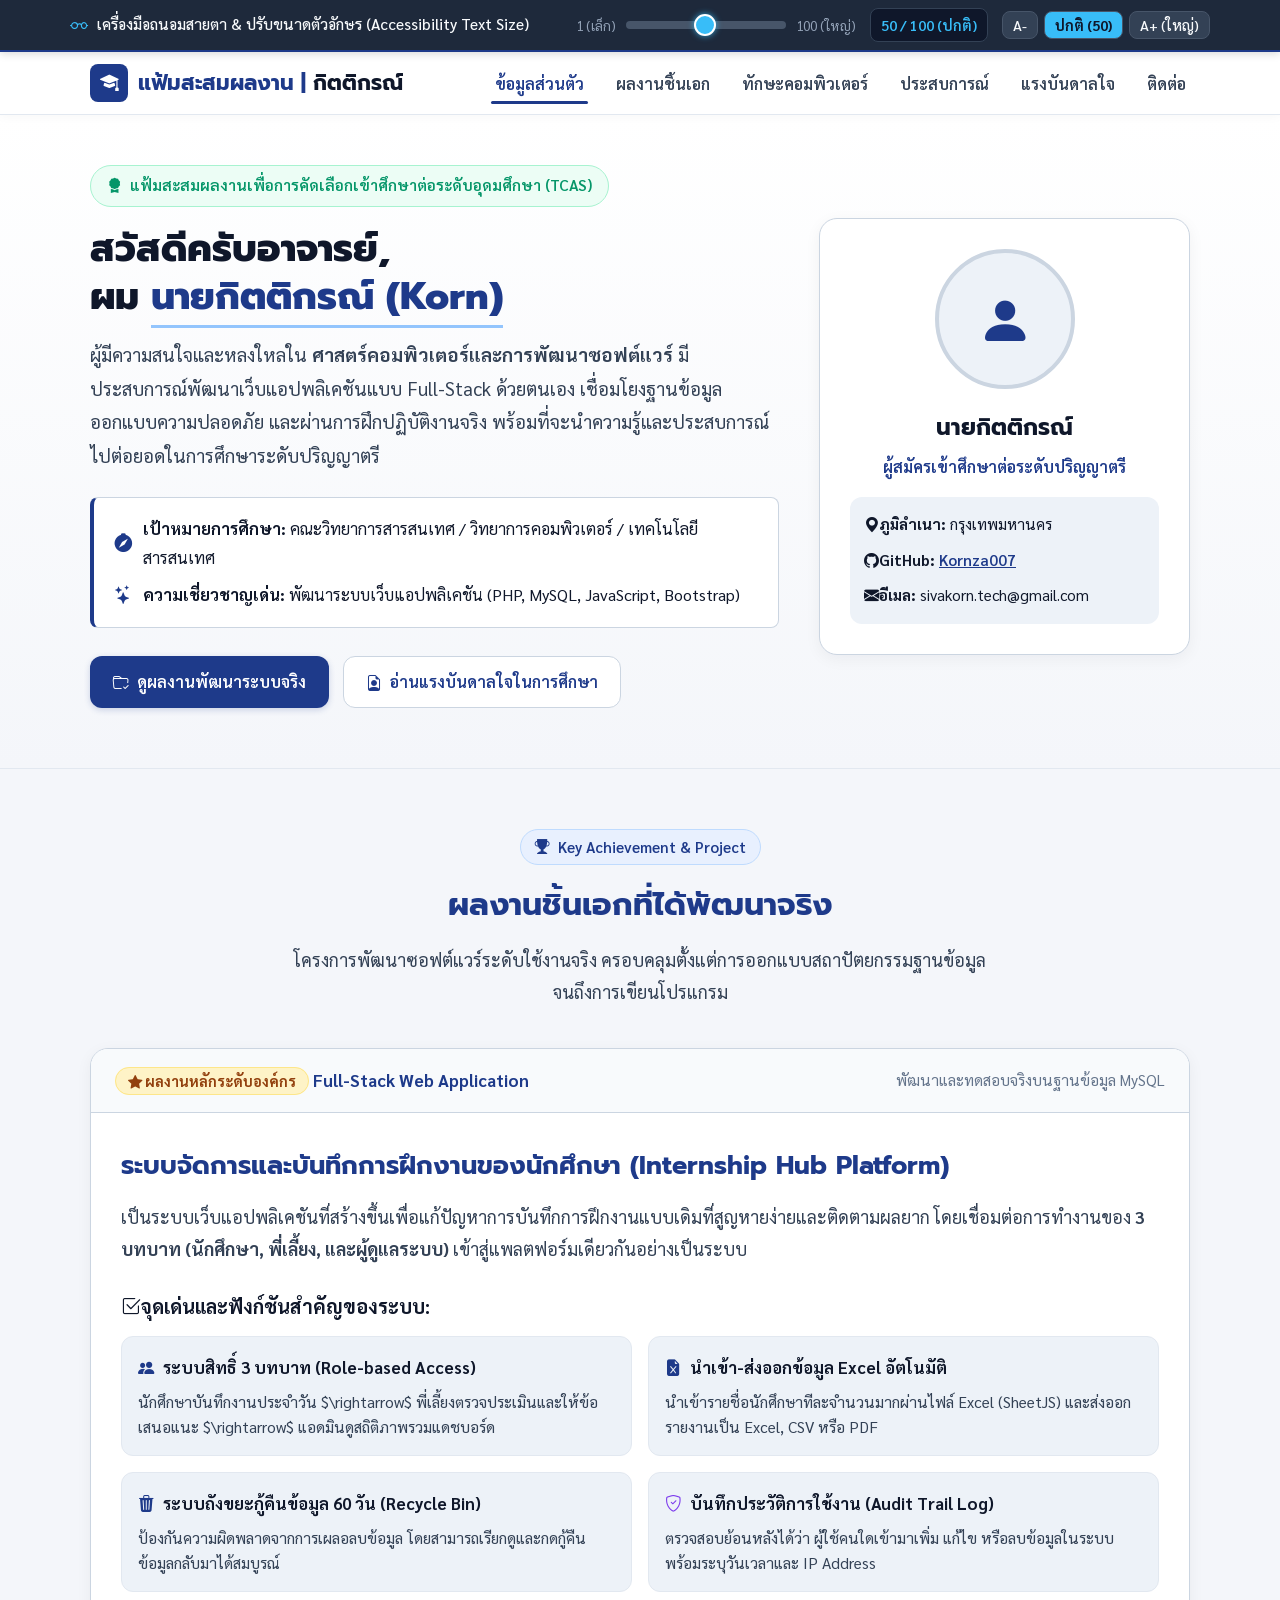
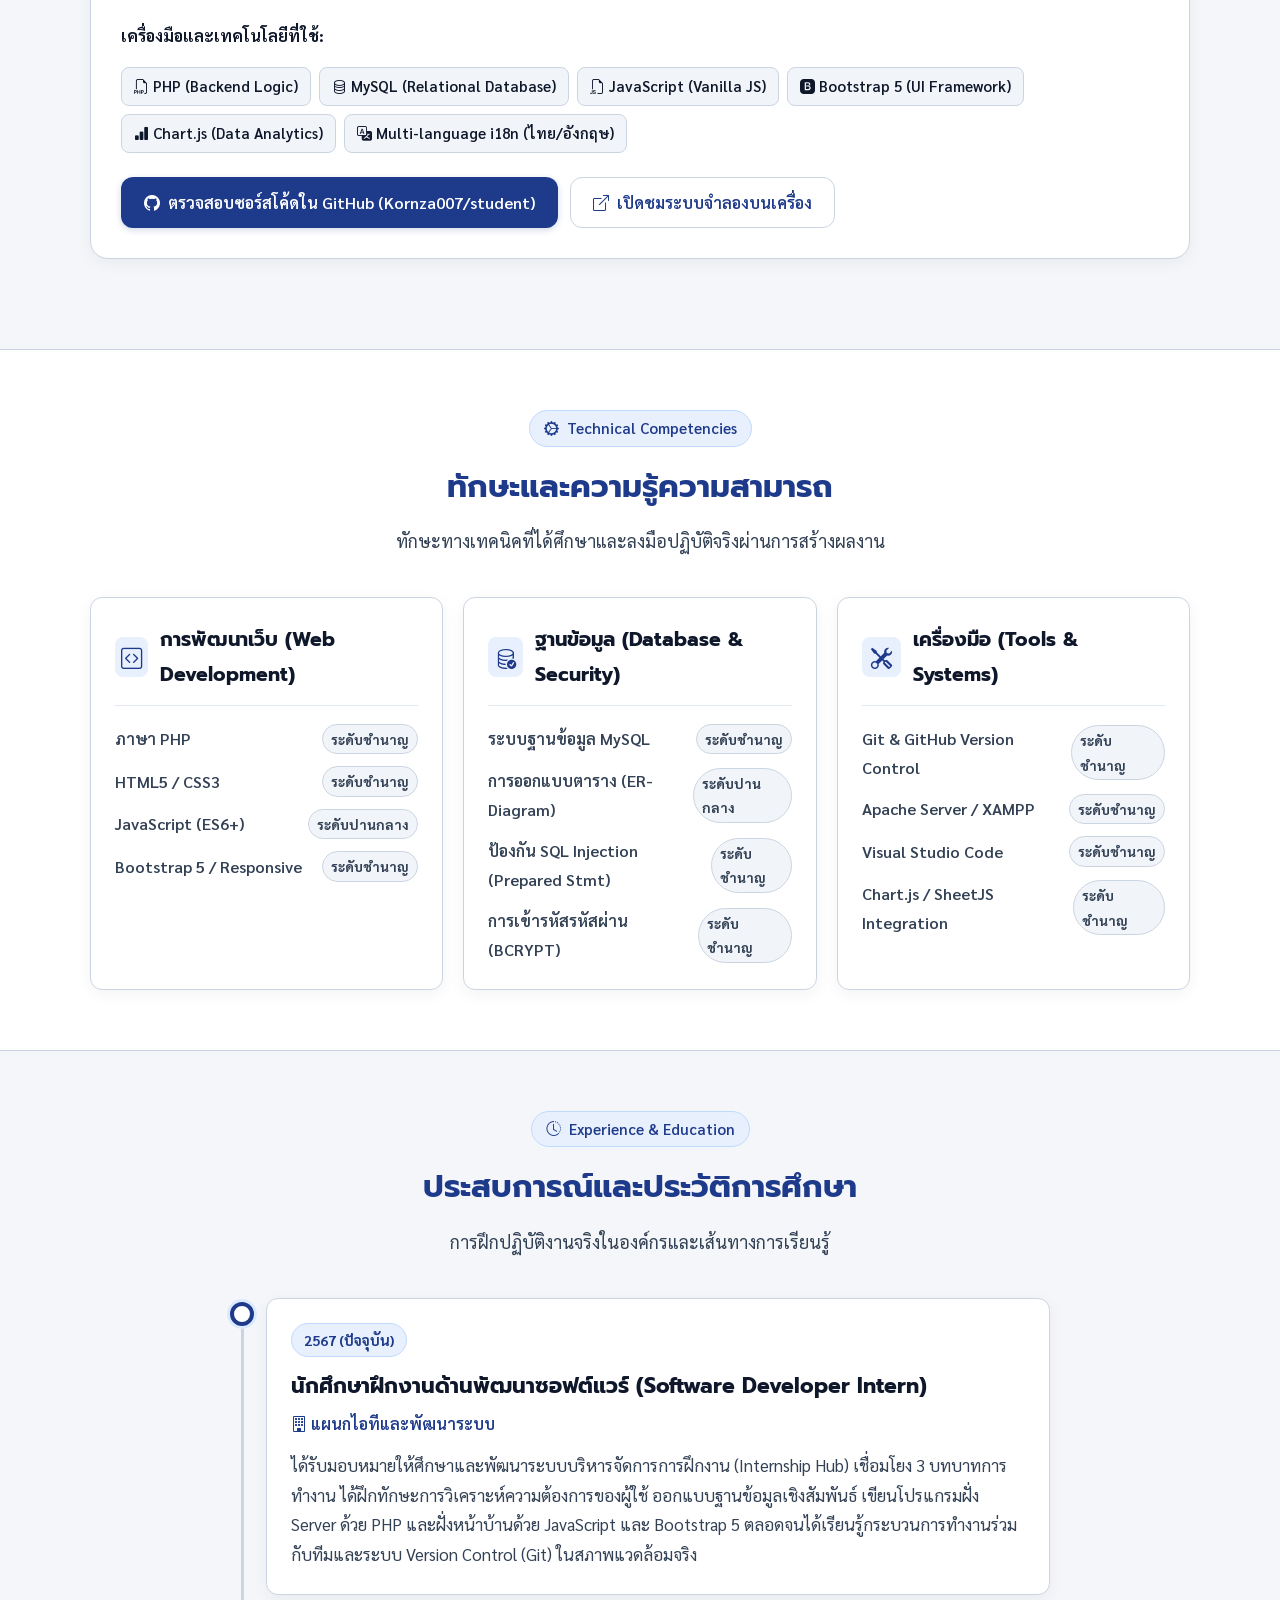
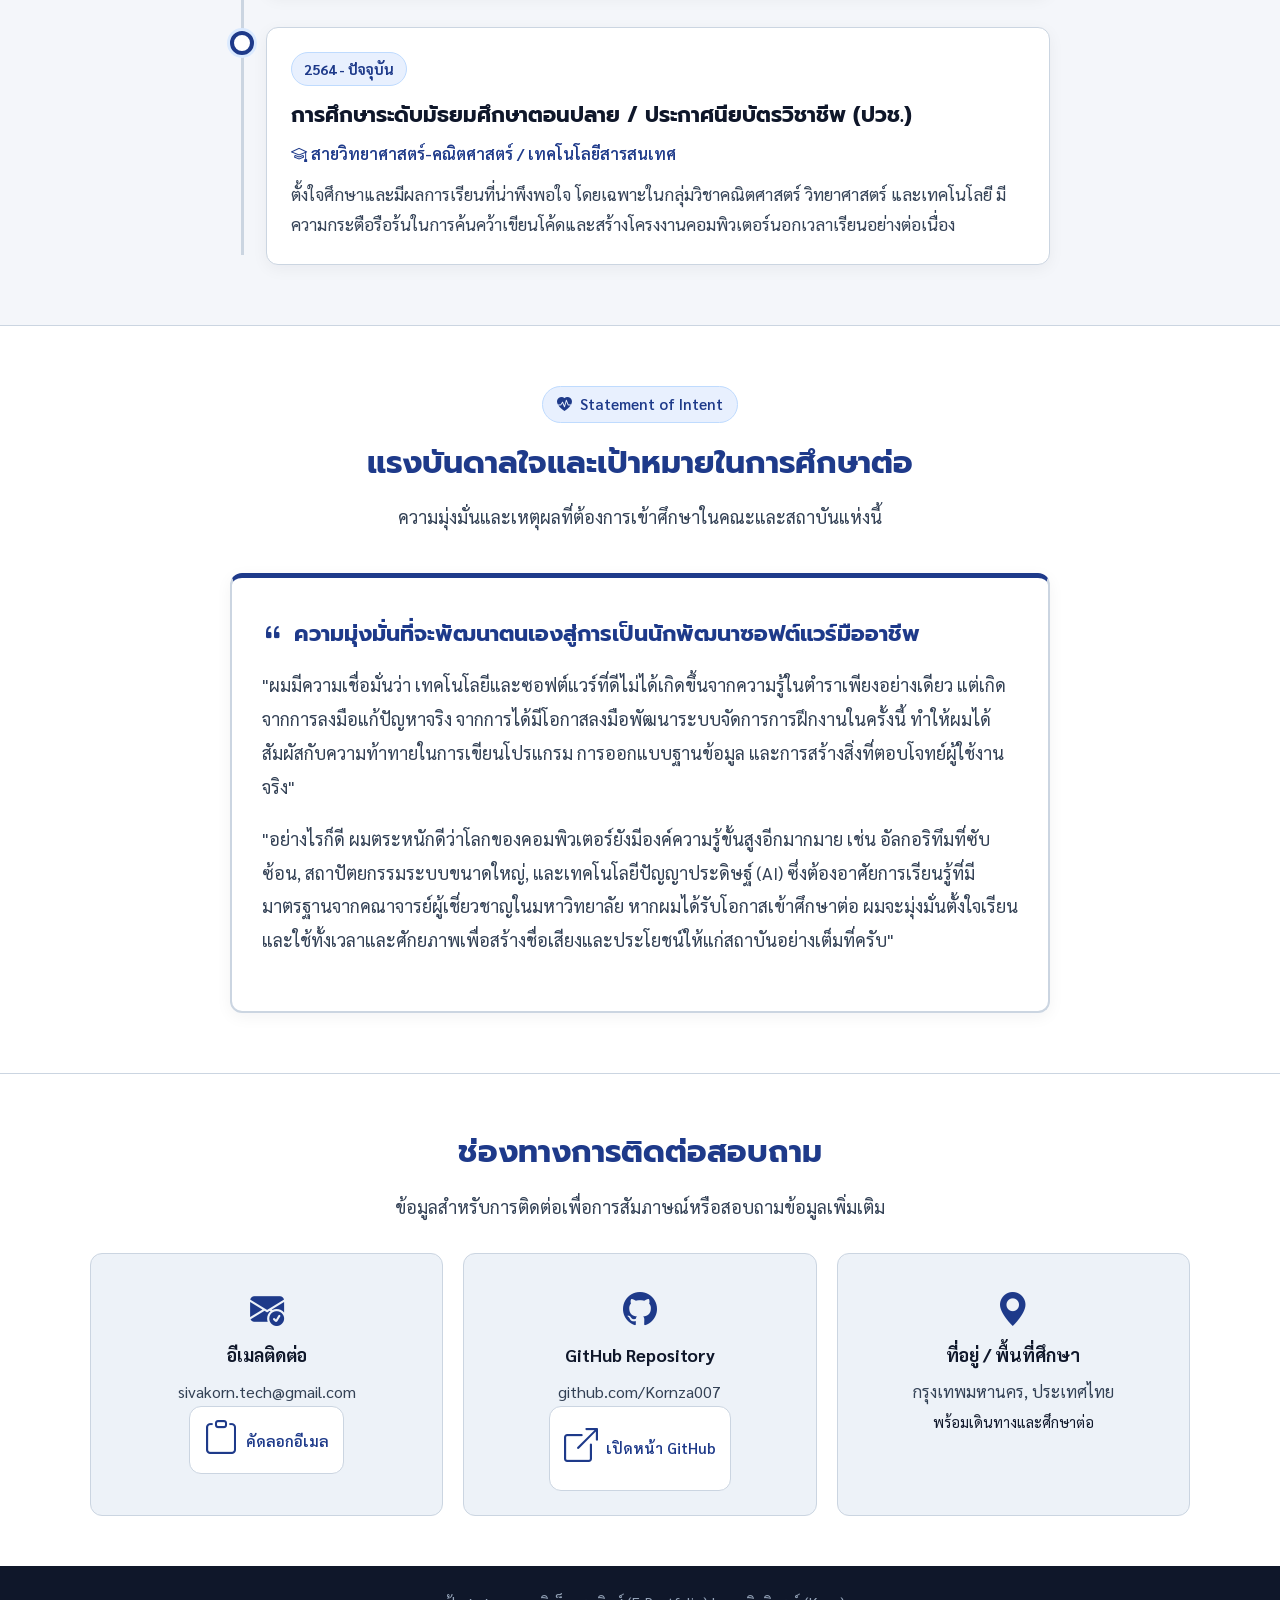
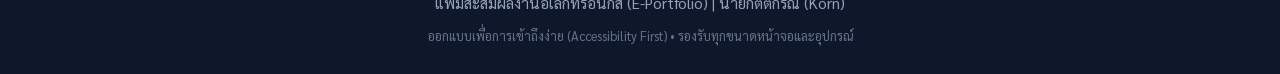
==== commit 6965d683: "feat(portfolio): redesign for university admission with eye-comfort palette and 1-100 font size slid" ====
--- a/portfolio/index.html
+++ b/portfolio/index.html
@@ -4,13 +4,16 @@
 <head>
     <meta charset="UTF-8">
     <meta name="viewport" content="width=device-width, initial-scale=1.0">
-    <title>Sivakorn (Korn) | Web Developer Portfolio</title>
-    <meta name="description" content="พอร์ตโฟลิโอส่วนตัวของ ศิวกร (Korn) - Junior Web Developer / Full-Stack Developer">
-
-    <!-- Google Fonts (Outfit & Prompt) -->
+    <title>แฟ้มสะสมผลงาน (Portfolio) เพื่อการศึกษาต่อ | นายกิตติกรณ์ (Korn)</title>
+    <meta name="description"
+        content="แฟ้มสะสมผลงาน (Portfolio) เพื่อยื่นคัดเลือกเข้าศึกษาต่อระดับปริญญาตรี TCAS - นายกิตติกรณ์ (Korn)">
+
+    <!-- Google Fonts (Sarabun & Prompt เพื่อการอ่านสบายตาตามหลักวิชาการ) -->
     <link rel="preconnect" href="https://fonts.googleapis.com">
     <link rel="preconnect" href="https://fonts.gstatic.com" crossorigin>
-    <link href="https://fonts.googleapis.com/css2?family=Outfit:wght@400;500;600;700;800&family=Prompt:wght@300;400;500;600&display=swap" rel="stylesheet">
+    <link
+        href="https://fonts.googleapis.com/css2?family=Prompt:wght@400;500;600;700&family=Sarabun:ital,wght@0,300;0,400;0,500;0,600;0,700;1,400&display=swap"
+        rel="stylesheet">
 
     <!-- Bootstrap Icons -->
     <link rel="stylesheet" href="https://cdn.jsdelivr.net/npm/bootstrap-icons@1.11.3/font/bootstrap-icons.min.css">
@@ -20,246 +23,215 @@
 </head>
 
 <body>
-    <!-- Background Ambient Glows -->
-    <div class="ambient-glow-1"></div>
-    <div class="ambient-glow-2"></div>
-
-    <!-- Toast Notification -->
-    <div class="portfolio-toast" id="portfolioToast">
-        <i class="bi bi-check-circle-fill text-success"></i>
-        <span id="toastMsg">คัดลอกอีเมลเรียบร้อยแล้ว</span>
+    <!-- =========================================================
+         แถบเครื่องมือปรับขนาดตัวหนังสือสำหรับผู้อ่านและอาจารย์ผู้ใหญ่
+         (Accessibility Bar - ปรับได้ละเอียดตั้งแต่ 1 ถึง 100)
+         ========================================================= -->
+    <div class="accessibility-bar" id="accessibilityBar">
+        <div class="accessibility-container">
+            <div class="accessibility-label">
+                <i class="bi bi-eyeglasses"></i>
+                <span>เครื่องมือถนอมสายตา & ปรับขนาดตัวอักษร (Accessibility Text Size)</span>
+            </div>
+            <div class="accessibility-controls">
+                <div class="font-size-slider-wrap">
+                    <span style="font-size: 0.8rem; color:#94a3b8;">1 (เล็ก)</span>
+                    <input type="range" class="font-size-slider" id="fontSizeSlider" min="1" max="100" value="50"
+                        title="เลื่อนเพื่อปรับขนาดตัวอักษรให้อ่านง่ายขึ้น">
+                    <span style="font-size: 0.8rem; color:#94a3b8;">100 (ใหญ่)</span>
+                </div>
+                <div class="font-size-val-badge" id="fontSizeDisplay">50 / 100 (ปกติ)</div>
+                <div class="font-quick-btns">
+                    <button type="button" class="font-btn" id="btnFontSmall" title="ตัวหนังสือขนาดกะทัดรัด">A-</button>
+                    <button type="button" class="font-btn active" id="btnFontDefault" title="ขนาดมาตรฐานสบายตา">ปกติ (50)</button>
+                    <button type="button" class="font-btn" id="btnFontLarge" title="ขยายตัวหนังสือใหญ่พิเศษ">A+ (ใหญ่)</button>
+                </div>
+            </div>
+        </div>
     </div>
 
     <!-- =========================================================
-         NAVIGATION BAR
+         แถบเมนูนำทางหลัก (Main Navigation)
          ========================================================= -->
     <header class="navbar" id="navbar">
-        <div class="container nav-container">
-            <a href="#hero" class="nav-brand">
-                <div class="brand-badge"><i class="bi bi-code-slash"></i></div>
-                <span>Korn<span class="text-gradient">.dev</span></span>
+        <div class="nav-container">
+            <a href="#profile" class="nav-brand">
+                <div class="nav-brand-badge"><i class="bi bi-mortarboard-fill"></i></div>
+                <span>แฟ้มสะสมผลงาน | <span style="color:#0f172a;">กิตติกรณ์</span></span>
             </a>
 
             <ul class="nav-links" id="navLinks">
-                <li><a href="#hero" class="nav-link active">หน้าแรก</a></li>
-                <li><a href="#projects" class="nav-link">ผลงานเด่น</a></li>
-                <li><a href="#skills" class="nav-link">ทักษะความสามารถ</a></li>
+                <li><a href="#profile" class="nav-link active">ข้อมูลส่วนตัว</a></li>
+                <li><a href="#projects" class="nav-link">ผลงานชิ้นเอก</a></li>
+                <li><a href="#skills" class="nav-link">ทักษะคอมพิวเตอร์</a></li>
                 <li><a href="#experience" class="nav-link">ประสบการณ์</a></li>
+                <li><a href="#statement" class="nav-link">แรงบันดาลใจ</a></li>
                 <li><a href="#contact" class="nav-link">ติดต่อ</a></li>
             </ul>
 
-            <div class="nav-actions">
-                <a href="#contact" class="btn btn-primary btn-sm">
-                    <i class="bi bi-send-fill"></i>
-                    <span>ร่วมงานกับผม</span>
-                </a>
-                <button class="mobile-toggle" id="mobileToggle" aria-label="เปิดเมนู">
-                    <i class="bi bi-list"></i>
-                </button>
-            </div>
+            <button class="mobile-toggle" id="mobileToggle" aria-label="เปิดเมนู">
+                <i class="bi bi-list"></i>
+            </button>
         </div>
     </header>
 
-    <!-- =========================================================
-         HERO SECTION
-         ========================================================= -->
-    <section class="hero section" id="hero">
+    <!-- Toast แจ้งเตือนเมื่อคัดลอกข้อมูล -->
+    <div class="portfolio-toast" id="portfolioToast">
+        <i class="bi bi-check-circle-fill text-success me-2"></i>
+        <span id="toastMsg">คัดลอกข้อมูลเรียบร้อยแล้ว</span>
+    </div>
+
+    <!-- =========================================================
+         1. ส่วนแนะนำตัว & ประวัติย่อ (Hero / Profile)
+         ========================================================= -->
+    <section class="hero" id="profile">
         <div class="container hero-grid">
-            <div class="hero-text">
-                <div class="status-pill">
-                    <span class="status-dot"></span>
-                    <span>พร้อมเริ่มงาน (Available for Junior Web Developer Roles)</span>
+            <div>
+                <div class="admission-badge">
+                    <i class="bi bi-award-fill"></i>
+                    <span>แฟ้มสะสมผลงานเพื่อการคัดเลือกเข้าศึกษาต่อระดับอุดมศึกษา (TCAS)</span>
                 </div>
                 <h1 class="hero-title">
-                    สวัสดีครับ, ผม <span class="text-gradient">ศิวกร (Korn)</span><br>
-                    Web Developer
+                    สวัสดีครับอาจารย์,<br>ผม <span class="highlight">นายกิตติกรณ์ (Korn)</span>
                 </h1>
                 <p class="hero-subtitle">
-                    นักพัฒนาเว็บที่มีความหลงใหลในการสร้างสรรค์ Web Application ที่ใช้งานง่าย สวยงาม และแก้ปัญหาได้จริง มีความเชี่ยวชาญด้าน Full-Stack ด้วย <strong>PHP, MySQL, JavaScript, Bootstrap</strong> และการออกแบบระบบฐานข้อมูล
+                    ผู้มีความสนใจและหลงใหลใน <strong>ศาสตร์คอมพิวเตอร์และการพัฒนาซอฟต์แวร์</strong> มีประสบการณ์พัฒนาเว็บแอปพลิเคชันแบบ Full-Stack ด้วยตนเอง เชื่อมโยงฐานข้อมูล ออกแบบความปลอดภัย และผ่านการฝึกปฏิบัติงานจริง พร้อมที่จะนำความรู้และประสบการณ์ไปต่อยอดในการศึกษาระดับปริญญาตรี
                 </p>
+
+                <div class="hero-meta-box">
+                    <div class="hero-meta-item">
+                        <i class="bi bi-compass-fill"></i>
+                        <span><strong>เป้าหมายการศึกษา:</strong> คณะวิทยาการสารสนเทศ / วิทยาการคอมพิวเตอร์ / เทคโนโลยีสารสนเทศ</span>
+                    </div>
+                    <div class="hero-meta-item">
+                        <i class="bi bi-stars"></i>
+                        <span><strong>ความเชี่ยวชาญเด่น:</strong> พัฒนาระบบเว็บแอปพลิเคชัน (PHP, MySQL, JavaScript, Bootstrap)</span>
+                    </div>
+                </div>
 
                 <div class="hero-cta">
                     <a href="#projects" class="btn btn-primary">
                         <i class="bi bi-folder-check"></i>
-                        <span>ดูผลงานเด่น</span>
+                        <span>ดูผลงานพัฒนาระบบจริง</span>
                     </a>
-                    <a href="https://github.com/Kornza007" target="_blank" class="btn btn-secondary">
-                        <i class="bi bi-github"></i>
-                        <span>GitHub Profile</span>
+                    <a href="#statement" class="btn btn-secondary">
+                        <i class="bi bi-file-earmark-person"></i>
+                        <span>อ่านแรงบันดาลใจในการศึกษา</span>
                     </a>
                 </div>
-
-                <div class="hero-tech-stack">
-                    <div class="tech-stack-label">Core Technologies</div>
-                    <div class="tech-badges">
-                        <span class="tech-badge"><i class="bi bi-filetype-php text-primary"></i> PHP</span>
-                        <span class="tech-badge"><i class="bi bi-database text-info"></i> MySQL</span>
-                        <span class="tech-badge"><i class="bi bi-filetype-js text-warning"></i> JavaScript</span>
-                        <span class="tech-badge"><i class="bi bi-bootstrap-fill text-purple" style="color:#c084fc;"></i> Bootstrap 5</span>
-                        <span class="tech-badge"><i class="bi bi-git text-danger"></i> Git & GitHub</span>
-                        <span class="tech-badge"><i class="bi bi-server text-success"></i> Apache (XAMPP)</span>
-                    </div>
-                </div>
-            </div>
-
-            <div class="hero-visual">
-                <div class="profile-card">
-                    <div class="avatar-wrapper">
-                        <div class="avatar-glow-ring"></div>
-                        <div class="avatar-img">
-                            <i class="bi bi-person-fill"></i>
-                        </div>
-                    </div>
-                    <h3 class="profile-name">ศิวกร (Korn)</h3>
-                    <p class="profile-role">Junior Full-Stack / Web Developer</p>
-                    <div class="profile-tags">
-                        <span class="profile-tag">Bangkok, Thailand</span>
-                        <span class="profile-tag">Clean Code</span>
-                        <span class="profile-tag">Responsive UI</span>
-                    </div>
-                    <div class="profile-socials">
-                        <a href="https://github.com/Kornza007" target="_blank" class="social-icon-btn" title="GitHub">
-                            <i class="bi bi-github"></i>
-                        </a>
-                        <button onclick="copyEmail('sivakorn.tech@gmail.com')" class="social-icon-btn" title="Copy Email">
-                            <i class="bi bi-envelope-at-fill"></i>
-                        </button>
-                        <a href="#contact" class="social-icon-btn" title="Contact">
-                            <i class="bi bi-chat-dots-fill"></i>
-                        </a>
-                    </div>
-                </div>
-            </div>
-        </div>
-    </section>
-
-    <!-- =========================================================
-         FEATURED PROJECTS SECTION
+            </div>
+
+            <!-- การ์ดสรุปข้อมูลส่วนตัว -->
+            <div class="profile-card">
+                <div class="profile-avatar-box">
+                    <i class="bi bi-person-fill"></i>
+                </div>
+                <h2 class="profile-name">นายกิตติกรณ์</h2>
+                <div class="profile-target">ผู้สมัครเข้าศึกษาต่อระดับปริญญาตรี</div>
+                <div class="profile-contact-list">
+                    <div><i class="bi bi-geo-alt-fill text-primary me-2"></i><strong>ภูมิลำเนา:</strong> กรุงเทพมหานคร</div>
+                    <div><i class="bi bi-github text-primary me-2"></i><strong>GitHub:</strong> <a href="https://github.com/Kornza007" target="_blank" style="color:var(--academic-navy); font-weight:600;">Kornza007</a></div>
+                    <div><i class="bi bi-envelope-fill text-primary me-2"></i><strong>อีเมล:</strong> sivakorn.tech@gmail.com</div>
+                </div>
+            </div>
+        </div>
+    </section>
+
+    <!-- =========================================================
+         2. ผลงานชิ้นเอก (Star Project - Internship Hub)
          ========================================================= -->
     <section class="section" id="projects">
         <div class="container">
             <div class="section-header">
                 <div class="section-tag">
-                    <i class="bi bi-stars"></i>
-                    <span>Featured Works</span>
-                </div>
-                <h2 class="section-title">ผลงานที่ภาคภูมิใจ</h2>
-                <p class="section-desc">โปรเจกต์ที่ได้ลงมือพัฒนาจริง ตั้งแต่การวางโครงสร้างฐานข้อมูล เขียนโค้ด จนถึงการออกแบบประสบการณ์ใช้งาน</p>
-            </div>
-
-            <div class="projects-grid">
-                <!-- Project 1: Internship Hub (Star Project) -->
-                <div class="project-card">
-                    <div class="project-media">
-                        <div style="text-align: center; color: #a5b4fc;">
-                            <div style="font-size: 64px; margin-bottom: 12px;">
-                                <i class="bi bi-journal-bookmark-fill text-primary"></i>
-                            </div>
-                            <h4 style="color: #ffffff; font-family: var(--font-heading); margin-bottom: 6px;">Internship Hub Platform</h4>
-                            <p style="font-size: 13px; color: #94a3b8;">ระบบจัดการและบันทึกการฝึกงานแบบครบวงจร</p>
-                            <span class="badge" style="background: rgba(99,102,241,0.2); border: 1px solid var(--border-accent); color: #818cf8; padding: 6px 14px; border-radius: 9999px; font-size: 12px; margin-top: 10px; display: inline-block;">
-                                Live Tested on XAMPP
-                            </span>
+                    <i class="bi bi-trophy-fill"></i>
+                    <span>Key Achievement & Project</span>
+                </div>
+                <h2 class="section-title">ผลงานชิ้นเอกที่ได้พัฒนาจริง</h2>
+                <p class="section-desc">โครงการพัฒนาซอฟต์แวร์ระดับใช้งานจริง ครอบคลุมตั้งแต่การออกแบบสถาปัตยกรรมฐานข้อมูลจนถึงการเขียนโปรแกรม</p>
+            </div>
+
+            <div class="project-card">
+                <div class="project-card-header">
+                    <div>
+                        <span class="star-project-pill me-2"><i class="bi bi-star-fill"></i> ผลงานหลักระดับองค์กร</span>
+                        <strong style="color: var(--academic-navy);">Full-Stack Web Application</strong>
+                    </div>
+                    <span style="font-size: 0.9rem; color: var(--text-muted);">พัฒนาและทดสอบจริงบนฐานข้อมูล MySQL</span>
+                </div>
+
+                <div class="project-card-body">
+                    <h3 class="project-title">ระบบจัดการและบันทึกการฝึกงานของนักศึกษา (Internship Hub Platform)</h3>
+                    <p class="project-desc">
+                        เป็นระบบเว็บแอปพลิเคชันที่สร้างขึ้นเพื่อแก้ปัญหาการบันทึกการฝึกงานแบบเดิมที่สูญหายง่ายและติดตามผลยาก โดยเชื่อมต่อการทำงานของ <strong>3 บทบาท (นักศึกษา, พี่เลี้ยง, และผู้ดูแลระบบ)</strong> เข้าสู่แพลตฟอร์มเดียวกันอย่างเป็นระบบ
+                    </p>
+
+                    <h4 style="font-size: 1.15rem; margin-bottom: 12px; color: var(--text-primary); font-weight: 700;">
+                        <i class="bi bi-check2-square text-primary me-2"></i>จุดเด่นและฟังก์ชันสำคัญของระบบ:
+                    </h4>
+
+                    <div class="feature-grid">
+                        <div class="feature-item">
+                            <div class="feature-item-title">
+                                <i class="bi bi-people-fill"></i>
+                                <span>ระบบสิทธิ์ 3 บทบาท (Role-based Access)</span>
+                            </div>
+                            <div class="feature-item-desc">
+                                นักศึกษาบันทึกงานประจำวัน $\rightarrow$ พี่เลี้ยงตรวจประเมินและให้ข้อเสนอแนะ $\rightarrow$ แอดมินดูสถิติภาพรวมแดชบอร์ด
+                            </div>
                         </div>
-                    </div>
-                    <div class="project-content">
-                        <div>
-                            <div class="project-badge-bar">
-                                <span class="project-badge star"><i class="bi bi-star-fill"></i> Star Project</span>
-                                <span class="project-badge live"><i class="bi bi-check2-circle"></i> Production Ready</span>
-                            </div>
-                            <h3 class="project-title">ระบบจัดการและบันทึกการฝึกงาน (Internship Hub)</h3>
-                            <p class="project-desc">
-                                เว็บแอปพลิเคชันจัดการการฝึกงานที่เชื่อมโยง 3 บทบาทเข้าด้วยกัน รองรับการนำเข้าข้อมูลผ่านไฟล์ Excel, ตรวจสอบประวัติการใช้งานอย่างละเอียด และมีถังขยะกู้คืนข้อมูลได้ภายใน 60 วัน
-                            </p>
-                            <ul class="project-features">
-                                <li class="project-feature-item">
-                                    <i class="bi bi-check-circle-fill"></i>
-                                    <span><strong>3 User Roles:</strong> นักศึกษา (บันทึกงาน), พี่เลี้ยง (ตรวจงาน/ประเมิน), แอดมิน (คุมภาพรวม)</span>
-                                </li>
-                                <li class="project-feature-item">
-                                    <i class="bi bi-check-circle-fill"></i>
-                                    <span><strong>Excel Batch Import & Export:</strong> นำเข้าข้อมูลด้วย SheetJS และส่งออกเป็น Excel / PDF</span>
-                                </li>
-                                <li class="project-feature-item">
-                                    <i class="bi bi-check-circle-fill"></i>
-                                    <span><strong>Audit Logs & 60-day Recycle Bin:</strong> บันทึกประวัติและกู้คืนข้อมูลที่เผลอลบได้</span>
-                                </li>
-                                <li class="project-feature-item">
-                                    <i class="bi bi-check-circle-fill"></i>
-                                    <span><strong>Multi-Language (i18n):</strong> รองรับการสลับ 2 ภาษา (ไทย และ อังกฤษ) ทันที</span>
-                                </li>
-                            </ul>
+
+                        <div class="feature-item">
+                            <div class="feature-item-title">
+                                <i class="bi bi-file-earmark-excel-fill text-success"></i>
+                                <span>นำเข้า-ส่งออกข้อมูล Excel อัตโนมัติ</span>
+                            </div>
+                            <div class="feature-item-desc">
+                                นำเข้ารายชื่อนักศึกษาทีละจำนวนมากผ่านไฟล์ Excel (SheetJS) และส่งออกรายงานเป็น Excel, CSV หรือ PDF
+                            </div>
                         </div>
-                        <div>
-                            <div class="project-techs">
-                                <span class="project-tech">PHP (Backend)</span>
-                                <span class="project-tech">MySQL</span>
-                                <span class="project-tech">JavaScript ES6</span>
-                                <span class="project-tech">Bootstrap 5</span>
-                                <span class="project-tech">Chart.js</span>
-                                <span class="project-tech">SheetJS</span>
-                            </div>
-                            <div class="project-actions">
-                                <a href="https://github.com/Kornza007/student" target="_blank" class="btn btn-primary btn-sm">
-                                    <i class="bi bi-github"></i>
-                                    <span>ดูซอร์สโค้ดใน GitHub</span>
-                                </a>
-                                <a href="../" target="_blank" class="btn btn-secondary btn-sm">
-                                    <i class="bi bi-box-arrow-up-right"></i>
-                                    <span>เปิดเข้าระบบจำลอง</span>
-                                </a>
+
+                        <div class="feature-item">
+                            <div class="feature-item-title">
+                                <i class="bi bi-trash3-fill text-danger"></i>
+                                <span>ระบบถังขยะกู้คืนข้อมูล 60 วัน (Recycle Bin)</span>
+                            </div>
+                            <div class="feature-item-desc">
+                                ป้องกันความผิดพลาดจากการเผลอลบข้อมูล โดยสามารถเรียกดูและกดกู้คืนข้อมูลกลับมาได้สมบูรณ์
                             </div>
                         </div>
-                    </div>
-                </div>
-
-                <!-- Project 2 & 3: Secondary Projects -->
-                <div class="secondary-projects-grid">
-                    <!-- Project 2: Developer Portfolio -->
-                    <div class="sub-project-card">
-                        <div>
-                            <div style="display: flex; justify-content: space-between; align-items: center; margin-bottom: 16px;">
-                                <div style="font-size: 32px; color: #22d3ee;"><i class="bi bi-laptop"></i></div>
-                                <span class="project-badge" style="background: rgba(6,182,212,0.15); color: #22d3ee; border: 1px solid rgba(6,182,212,0.3);">Frontend</span>
-                            </div>
-                            <h3 class="project-title" style="font-size: 20px;">Developer Portfolio Website</h3>
-                            <p class="project-desc" style="font-size: 14px;">
-                                เว็บไซต์พอร์ตโฟลิโอส่วนตัวแบบ Single-Page ออกแบบสไตล์ Modern Dark Glassmorphism โหลดไวระดับเสี้ยววินาที รองรับการแสดงผลทุกขนาดหน้าจอโดยไม่พึ่งพา Framework ขนาดใหญ่
-                            </p>
-                            <div class="project-techs" style="margin-bottom: 20px;">
-                                <span class="project-tech">HTML5</span>
-                                <span class="project-tech">CSS3 Glassmorphism</span>
-                                <span class="project-tech">Vanilla JS</span>
-                                <span class="project-tech">GitHub Pages</span>
+
+                        <div class="feature-item">
+                            <div class="feature-item-title">
+                                <i class="bi bi-shield-check" style="color:#7c3aed;"></i>
+                                <span>บันทึกประวัติการใช้งาน (Audit Trail Log)</span>
+                            </div>
+                            <div class="feature-item-desc">
+                                ตรวจสอบย้อนหลังได้ว่า ผู้ใช้คนใดเข้ามาเพิ่ม แก้ไข หรือลบข้อมูลในระบบ พร้อมระบุวันเวลาและ IP Address
                             </div>
                         </div>
-                        <a href="#hero" class="btn btn-secondary btn-sm" style="width: 100%;">
-                            <i class="bi bi-arrow-up-circle"></i>
-                            <span>ผลงานชิ้นนี้ที่คุณกำลังเปิดดู</span>
+                    </div>
+
+                    <div style="margin-bottom: 16px;">
+                        <strong style="font-size: 0.95rem; color: var(--text-primary);">เครื่องมือและเทคโนโลยีที่ใช้:</strong>
+                    </div>
+                    <div class="tech-tag-group">
+                        <span class="tech-tag"><i class="bi bi-filetype-php text-primary"></i> PHP (Backend Logic)</span>
+                        <span class="tech-tag"><i class="bi bi-database text-info"></i> MySQL (Relational Database)</span>
+                        <span class="tech-tag"><i class="bi bi-filetype-js text-warning"></i> JavaScript (Vanilla JS)</span>
+                        <span class="tech-tag"><i class="bi bi-bootstrap-fill text-purple"></i> Bootstrap 5 (UI Framework)</span>
+                        <span class="tech-tag"><i class="bi bi-bar-chart-fill text-success"></i> Chart.js (Data Analytics)</span>
+                        <span class="tech-tag"><i class="bi bi-translate text-primary"></i> Multi-language i18n (ไทย/อังกฤษ)</span>
+                    </div>
+
+                    <div style="display: flex; gap: 12px; flex-wrap: wrap;">
+                        <a href="https://github.com/Kornza007/student" target="_blank" class="btn btn-primary">
+                            <i class="bi bi-github"></i>
+                            <span>ตรวจสอบซอร์สโค้ดใน GitHub (Kornza007/student)</span>
                         </a>
-                    </div>
-
-                    <!-- Project 3: RESTful API & Management Concept -->
-                    <div class="sub-project-card">
-                        <div>
-                            <div style="display: flex; justify-content: space-between; align-items: center; margin-bottom: 16px;">
-                                <div style="font-size: 32px; color: #a855f7;"><i class="bi bi-hdd-network-fill"></i></div>
-                                <span class="project-badge" style="background: rgba(168,85,247,0.15); color: #c084fc; border: 1px solid rgba(168,85,247,0.3);">Backend</span>
-                            </div>
-                            <h3 class="project-title" style="font-size: 20px;">RESTful Data Service & Security</h3>
-                            <p class="project-desc" style="font-size: 14px;">
-                                ออกแบบสถาปัตยกรรม API ด้วย PHP แบบ Modular แยก Controller ชัดเจน ป้องกัน SQL Injection ด้วย Prepared Statements และระบบเข้ารหัสรหัสผ่าน BCRYPT
-                            </p>
-                            <div class="project-techs" style="margin-bottom: 20px;">
-                                <span class="project-tech">PHP PDO/MySQLi</span>
-                                <span class="project-tech">JSON API</span>
-                                <span class="project-tech">Security Practices</span>
-                            </div>
-                        </div>
-                        <a href="https://github.com/Kornza007/student" target="_blank" class="btn btn-secondary btn-sm" style="width: 100%;">
-                            <i class="bi bi-github"></i>
-                            <span>ดูโค้ด API ในระบบฝึกงาน</span>
+                        <a href="../" target="_blank" class="btn btn-secondary">
+                            <i class="bi bi-box-arrow-up-right"></i>
+                            <span>เปิดชมระบบจำลองบนเครื่อง</span>
                         </a>
                     </div>
                 </div>
@@ -268,198 +240,138 @@
     </section>
 
     <!-- =========================================================
-         TECHNICAL SKILLS SECTION
-         ========================================================= -->
-    <section class="section" id="skills">
+         3. ทักษะและความสามารถทางคอมพิวเตอร์ (Skills)
+         ========================================================= -->
+    <section class="section" id="skills" style="background: #ffffff; border-top: 1px solid var(--border-color); border-bottom: 1px solid var(--border-color);">
         <div class="container">
             <div class="section-header">
                 <div class="section-tag">
-                    <i class="bi bi-cpu-fill"></i>
-                    <span>Skills & Expertise</span>
-                </div>
-                <h2 class="section-title">ทักษะและความเชี่ยวชาญ</h2>
-                <p class="section-desc">เทคโนโลยีและเครื่องมือที่ผมใช้ในการพัฒนาซอฟต์แวร์จริง</p>
+                    <i class="bi bi-gear-wide-connected"></i>
+                    <span>Technical Competencies</span>
+                </div>
+                <h2 class="section-title">ทักษะและความรู้ความสามารถ</h2>
+                <p class="section-desc">ทักษะทางเทคนิคที่ได้ศึกษาและลงมือปฏิบัติจริงผ่านการสร้างผลงาน</p>
             </div>
 
             <div class="skills-grid">
-                <!-- 1. Frontend -->
-                <div class="skill-category-card">
-                    <div class="skill-cat-header">
-                        <div class="skill-cat-icon icon-frontend"><i class="bi bi-window-fullscreen"></i></div>
-                        <h3 class="skill-cat-title">Frontend Development</h3>
-                    </div>
-                    <div class="skill-items">
-                        <div class="skill-item">
-                            <div class="skill-item-info">
-                                <span class="skill-name">HTML5 / Semantic Web</span>
-                                <span class="skill-level">90%</span>
-                            </div>
-                            <div class="skill-bar-track">
-                                <div class="skill-bar-fill" data-width="90%"></div>
-                            </div>
-                        </div>
-                        <div class="skill-item">
-                            <div class="skill-item-info">
-                                <span class="skill-name">CSS3 / Responsive & Flexbox</span>
-                                <span class="skill-level">85%</span>
-                            </div>
-                            <div class="skill-bar-track">
-                                <div class="skill-bar-fill" data-width="85%"></div>
-                            </div>
-                        </div>
-                        <div class="skill-item">
-                            <div class="skill-item-info">
-                                <span class="skill-name">Bootstrap 5</span>
-                                <span class="skill-level">85%</span>
-                            </div>
-                            <div class="skill-bar-track">
-                                <div class="skill-bar-fill" data-width="85%"></div>
-                            </div>
-                        </div>
-                        <div class="skill-item">
-                            <div class="skill-item-info">
-                                <span class="skill-name">JavaScript (ES6+ / Fetch API)</span>
-                                <span class="skill-level">80%</span>
-                            </div>
-                            <div class="skill-bar-track">
-                                <div class="skill-bar-fill" data-width="80%"></div>
-                            </div>
-                        </div>
-                    </div>
-                </div>
-
-                <!-- 2. Backend & Database -->
-                <div class="skill-category-card">
-                    <div class="skill-cat-header">
-                        <div class="skill-cat-icon icon-backend"><i class="bi bi-database-fill-gear"></i></div>
-                        <h3 class="skill-cat-title">Backend & Database</h3>
-                    </div>
-                    <div class="skill-items">
-                        <div class="skill-item">
-                            <div class="skill-item-info">
-                                <span class="skill-name">PHP (Web & REST API)</span>
-                                <span class="skill-level">85%</span>
-                            </div>
-                            <div class="skill-bar-track">
-                                <div class="skill-bar-fill" data-width="85%"></div>
-                            </div>
-                        </div>
-                        <div class="skill-item">
-                            <div class="skill-item-info">
-                                <span class="skill-name">MySQL & Database Design</span>
-                                <span class="skill-level">80%</span>
-                            </div>
-                            <div class="skill-bar-track">
-                                <div class="skill-bar-fill" data-width="80%"></div>
-                            </div>
-                        </div>
-                        <div class="skill-item">
-                            <div class="skill-item-info">
-                                <span class="skill-name">SQL Transactions & Triggers</span>
-                                <span class="skill-level">75%</span>
-                            </div>
-                            <div class="skill-bar-track">
-                                <div class="skill-bar-fill" data-width="75%"></div>
-                            </div>
-                        </div>
-                        <div class="skill-item">
-                            <div class="skill-item-info">
-                                <span class="skill-name">Web Security (Prepared Stmt/BCRYPT)</span>
-                                <span class="skill-level">80%</span>
-                            </div>
-                            <div class="skill-bar-track">
-                                <div class="skill-bar-fill" data-width="80%"></div>
-                            </div>
-                        </div>
-                    </div>
-                </div>
-
-                <!-- 3. Tools & Workflow -->
-                <div class="skill-category-card">
-                    <div class="skill-cat-header">
-                        <div class="skill-cat-icon icon-tools"><i class="bi bi-tools"></i></div>
-                        <h3 class="skill-cat-title">Tools & Workflow</h3>
-                    </div>
-                    <div class="skill-items">
-                        <div class="skill-item">
-                            <div class="skill-item-info">
-                                <span class="skill-name">Git & GitHub</span>
-                                <span class="skill-level">85%</span>
-                            </div>
-                            <div class="skill-bar-track">
-                                <div class="skill-bar-fill" data-width="85%"></div>
-                            </div>
-                        </div>
-                        <div class="skill-item">
-                            <div class="skill-item-info">
-                                <span class="skill-name">Apache / XAMPP Environment</span>
-                                <span class="skill-level">85%</span>
-                            </div>
-                            <div class="skill-bar-track">
-                                <div class="skill-bar-fill" data-width="85%"></div>
-                            </div>
-                        </div>
-                        <div class="skill-item">
-                            <div class="skill-item-info">
-                                <span class="skill-name">Chart.js & SheetJS</span>
-                                <span class="skill-level">80%</span>
-                            </div>
-                            <div class="skill-bar-track">
-                                <div class="skill-bar-fill" data-width="80%"></div>
-                            </div>
-                        </div>
-                        <div class="skill-item">
-                            <div class="skill-item-info">
-                                <span class="skill-name">Postman & API Testing</span>
-                                <span class="skill-level">75%</span>
-                            </div>
-                            <div class="skill-bar-track">
-                                <div class="skill-bar-fill" data-width="75%"></div>
-                            </div>
-                        </div>
-                    </div>
-                </div>
-            </div>
-        </div>
-    </section>
-
-    <!-- =========================================================
-         EXPERIENCE & EDUCATION TIMELINE
+                <!-- 1. การพัฒนาหน้าเว็บและระบบ -->
+                <div class="skill-card">
+                    <div class="skill-card-header">
+                        <div class="skill-card-icon"><i class="bi bi-code-square"></i></div>
+                        <div class="skill-card-title">การพัฒนาเว็บ (Web Development)</div>
+                    </div>
+                    <ul class="skill-list">
+                        <li class="skill-list-item">
+                            <span class="skill-name">ภาษา PHP</span>
+                            <span class="skill-badge">ระดับชำนาญ</span>
+                        </li>
+                        <li class="skill-list-item">
+                            <span class="skill-name">HTML5 / CSS3</span>
+                            <span class="skill-badge">ระดับชำนาญ</span>
+                        </li>
+                        <li class="skill-list-item">
+                            <span class="skill-name">JavaScript (ES6+)</span>
+                            <span class="skill-badge">ระดับปานกลาง</span>
+                        </li>
+                        <li class="skill-list-item">
+                            <span class="skill-name">Bootstrap 5 / Responsive</span>
+                            <span class="skill-badge">ระดับชำนาญ</span>
+                        </li>
+                    </ul>
+                </div>
+
+                <!-- 2. ฐานข้อมูลและความปลอดภัย -->
+                <div class="skill-card">
+                    <div class="skill-card-header">
+                        <div class="skill-card-icon"><i class="bi bi-database-check"></i></div>
+                        <div class="skill-card-title">ฐานข้อมูล (Database & Security)</div>
+                    </div>
+                    <ul class="skill-list">
+                        <li class="skill-list-item">
+                            <span class="skill-name">ระบบฐานข้อมูล MySQL</span>
+                            <span class="skill-badge">ระดับชำนาญ</span>
+                        </li>
+                        <li class="skill-list-item">
+                            <span class="skill-name">การออกแบบตาราง (ER-Diagram)</span>
+                            <span class="skill-badge">ระดับปานกลาง</span>
+                        </li>
+                        <li class="skill-list-item">
+                            <span class="skill-name">ป้องกัน SQL Injection (Prepared Stmt)</span>
+                            <span class="skill-badge">ระดับชำนาญ</span>
+                        </li>
+                        <li class="skill-list-item">
+                            <span class="skill-name">การเข้ารหัสรหัสผ่าน (BCRYPT)</span>
+                            <span class="skill-badge">ระดับชำนาญ</span>
+                        </li>
+                    </ul>
+                </div>
+
+                <!-- 3. เครื่องมือและการทำงาน -->
+                <div class="skill-card">
+                    <div class="skill-card-header">
+                        <div class="skill-card-icon"><i class="bi bi-tools"></i></div>
+                        <div class="skill-card-title">เครื่องมือ (Tools & Systems)</div>
+                    </div>
+                    <ul class="skill-list">
+                        <li class="skill-list-item">
+                            <span class="skill-name">Git & GitHub Version Control</span>
+                            <span class="skill-badge">ระดับชำนาญ</span>
+                        </li>
+                        <li class="skill-list-item">
+                            <span class="skill-name">Apache Server / XAMPP</span>
+                            <span class="skill-badge">ระดับชำนาญ</span>
+                        </li>
+                        <li class="skill-list-item">
+                            <span class="skill-name">Visual Studio Code</span>
+                            <span class="skill-badge">ระดับชำนาญ</span>
+                        </li>
+                        <li class="skill-list-item">
+                            <span class="skill-name">Chart.js / SheetJS Integration</span>
+                            <span class="skill-badge">ระดับชำนาญ</span>
+                        </li>
+                    </ul>
+                </div>
+            </div>
+        </div>
+    </section>
+
+    <!-- =========================================================
+         4. ประสบการณ์ & ประวัติการศึกษา (Timeline)
          ========================================================= -->
     <section class="section" id="experience">
         <div class="container">
             <div class="section-header">
                 <div class="section-tag">
-                    <i class="bi bi-briefcase-fill"></i>
-                    <span>Career & Education</span>
+                    <i class="bi bi-clock-history"></i>
+                    <span>Experience & Education</span>
                 </div>
                 <h2 class="section-title">ประสบการณ์และประวัติการศึกษา</h2>
-                <p class="section-desc">เส้นทางการเรียนรู้และการฝึกปฏิบัติงานจริงในสายงานพัฒนาซอฟต์แวร์</p>
+                <p class="section-desc">การฝึกปฏิบัติงานจริงในองค์กรและเส้นทางการเรียนรู้</p>
             </div>
 
             <div class="timeline">
-                <!-- Experience Item -->
+                <!-- ประสบการณ์ฝึกงาน -->
                 <div class="timeline-item">
-                    <div class="timeline-marker"></div>
+                    <div class="timeline-dot"></div>
                     <div class="timeline-card">
-                        <span class="timeline-date">2024 (ปัจจุบัน)</span>
-                        <h3 class="timeline-title">Software Developer Intern (นักศึกษาฝึกงาน)</h3>
-                        <p class="timeline-org"><i class="bi bi-building"></i> แผนกไอทีและพัฒนาระบบ</p>
+                        <span class="timeline-time">2567 (ปัจจุบัน)</span>
+                        <h3 class="timeline-title">นักศึกษาฝึกงานด้านพัฒนาซอฟต์แวร์ (Software Developer Intern)</h3>
+                        <p class="timeline-org"><i class="bi bi-building me-1"></i> แผนกไอทีและพัฒนาระบบ</p>
                         <p class="timeline-body">
-                            รับผิดชอบพัฒนาเว็บแอปพลิเคชันระบบจัดการและบันทึกการฝึกงาน (Internship Hub) เชื่อมโยง 3 บทบาท (Admin, Mentor, Student) โดยใช้ PHP, MySQL, JavaScript และ Bootstrap 5 มีการพัฒนาระบบนำเข้าข้อมูลด้วย SheetJS, ระบบประวัติการใช้งาน (Audit Log), และระบบถังขยะกู้คืนข้อมูล 60 วัน พร้อมปรับแต่ง Responsive UI ให้รองรับสมาร์ตโฟนได้อย่างสมบูรณ์แบบ
+                            ได้รับมอบหมายให้ศึกษาและพัฒนาระบบบริหารจัดการการฝึกงาน (Internship Hub) เชื่อมโยง 3 บทบาทการทำงาน ได้ฝึกทักษะการวิเคราะห์ความต้องการของผู้ใช้ ออกแบบฐานข้อมูลเชิงสัมพันธ์ เขียนโปรแกรมฝั่ง Server ด้วย PHP และฝั่งหน้าบ้านด้วย JavaScript และ Bootstrap 5 ตลอดจนได้เรียนรู้กระบวนการทำงานร่วมกับทีมและระบบ Version Control (Git) ในสภาพแวดล้อมจริง
                         </p>
                     </div>
                 </div>
 
-                <!-- Education Item -->
+                <!-- การศึกษา -->
                 <div class="timeline-item">
-                    <div class="timeline-marker"></div>
+                    <div class="timeline-dot"></div>
                     <div class="timeline-card">
-                        <span class="timeline-date">2021 - ปัจจุบัน</span>
-                        <h3 class="timeline-title">ปริญญาตรี สาขาวิทยาการคอมพิวเตอร์ / เทคโนโลยีสารสนเทศ</h3>
-                        <p class="timeline-org"><i class="bi bi-mortarboard-fill"></i> มหาวิทยาลัยเทคโนโลยี</p>
+                        <span class="timeline-time">2564 - ปัจจุบัน</span>
+                        <h3 class="timeline-title">การศึกษาระดับมัธยมศึกษาตอนปลาย / ประกาศนียบัตรวิชาชีพ (ปวช.)</h3>
+                        <p class="timeline-org"><i class="bi bi-mortarboard me-1"></i> สายวิทยาศาสตร์-คณิตศาสตร์ / เทคโนโลยีสารสนเทศ</p>
                         <p class="timeline-body">
-                            ศึกษาและปฏิบัติการด้านโครงสร้างข้อมูลและอัลกอริทึม (Data Structures & Algorithms), การออกแบบฐานข้อมูลเชิงสัมพันธ์ (Database Design), การเขียนโปรแกรมเว็บ (Web Programming) และการรักษาความปลอดภัยของระบบ
+                            ตั้งใจศึกษาและมีผลการเรียนที่น่าพึงพอใจ โดยเฉพาะในกลุ่มวิชาคณิตศาสตร์ วิทยาศาสตร์ และเทคโนโลยี มีความกระตือรือร้นในการค้นคว้าเขียนโค้ดและสร้างโครงงานคอมพิวเตอร์นอกเวลาเรียนอย่างต่อเนื่อง
                         </p>
                     </div>
                 </div>
@@ -468,51 +380,80 @@
     </section>
 
     <!-- =========================================================
-         CONTACT SECTION & FOOTER
-         ========================================================= -->
-    <section class="section" id="contact">
-        <div class="container">
-            <div class="contact-card">
-                <h2 class="contact-title">พร้อมร่วมสร้างสรรค์ผลงานคุณภาพด้วยกัน?</h2>
-                <p class="contact-subtitle">
-                    ผมกำลังมองหาโอกาสร่วมงานในตำแหน่ง <strong>Junior Web Developer / Full-Stack Developer</strong> ยินดีให้ติดต่อสอบถามข้อมูลเพิ่มเติมได้ตลอดเวลาครับ
+         5. แรงบันดาลใจในการเข้าศึกษาต่อ (Statement of Purpose)
+         ========================================================= -->
+    <section class="section" id="statement" style="background:#ffffff; border-top:1px solid var(--border-color);">
+        <div class="container">
+            <div class="section-header">
+                <div class="section-tag">
+                    <i class="bi bi-heart-pulse-fill text-danger"></i>
+                    <span>Statement of Intent</span>
+                </div>
+                <h2 class="section-title">แรงบันดาลใจและเป้าหมายในการศึกษาต่อ</h2>
+                <p class="section-desc">ความมุ่งมั่นและเหตุผลที่ต้องการเข้าศึกษาในคณะและสถาบันแห่งนี้</p>
+            </div>
+
+            <div class="sop-box">
+                <div class="sop-title">
+                    <i class="bi bi-quote"></i>
+                    <span>ความมุ่งมั่นที่จะพัฒนาตนเองสู่การเป็นนักพัฒนาซอฟต์แวร์มืออาชีพ</span>
+                </div>
+                <p class="sop-text">
+                    "ผมมีความเชื่อมั่นว่า เทคโนโลยีและซอฟต์แวร์ที่ดีไม่ได้เกิดขึ้นจากความรู้ในตำราเพียงอย่างเดียว แต่เกิดจากการลงมือแก้ปัญหาจริง จากการได้มีโอกาสลงมือพัฒนาระบบจัดการการฝึกงานในครั้งนี้ ทำให้ผมได้สัมผัสกับความท้าทายในการเขียนโปรแกรม การออกแบบฐานข้อมูล และการสร้างสิ่งที่ตอบโจทย์ผู้ใช้งานจริง"
                 </p>
-
-                <div class="contact-options">
-                    <button onclick="copyEmail('sivakorn.tech@gmail.com')" class="contact-chip" title="คลิกเพื่อคัดลอกอีเมล">
-                        <i class="bi bi-envelope-at-fill"></i>
-                        <span>sivakorn.tech@gmail.com (คลิกเพื่อ Copy)</span>
+                <p class="sop-text">
+                    "อย่างไรก็ดี ผมตระหนักดีว่าโลกของคอมพิวเตอร์ยังมีองค์ความรู้ขั้นสูงอีกมากมาย เช่น อัลกอริทึมที่ซับซ้อน, สถาปัตยกรรมระบบขนาดใหญ่, และเทคโนโลยีปัญญาประดิษฐ์ (AI) ซึ่งต้องอาศัยการเรียนรู้ที่มีมาตรฐานจากคณาจารย์ผู้เชี่ยวชาญในมหาวิทยาลัย หากผมได้รับโอกาสเข้าศึกษาต่อ ผมจะมุ่งมั่นตั้งใจเรียน และใช้ทั้งเวลาและศักยภาพเพื่อสร้างชื่อเสียงและประโยชน์ให้แก่สถาบันอย่างเต็มที่ครับ"
+                </p>
+            </div>
+        </div>
+    </section>
+
+    <!-- =========================================================
+         6. ข้อมูลติดต่อ (Contact Information)
+         ========================================================= -->
+    <section class="contact-section" id="contact">
+        <div class="container">
+            <div class="section-header" style="margin-bottom: 24px;">
+                <h2 class="section-title">ช่องทางการติดต่อสอบถาม</h2>
+                <p class="section-desc">ข้อมูลสำหรับการติดต่อเพื่อการสัมภาษณ์หรือสอบถามข้อมูลเพิ่มเติม</p>
+            </div>
+
+            <div class="contact-card-grid">
+                <div class="contact-box">
+                    <i class="bi bi-envelope-check-fill"></i>
+                    <div class="contact-box-title">อีเมลติดต่อ</div>
+                    <div class="contact-box-desc">sivakorn.tech@gmail.com</div>
+                    <button onclick="copyText('sivakorn.tech@gmail.com', 'อีเมล')" class="btn btn-secondary btn-sm mt-3">
+                        <i class="bi bi-clipboard"></i> คัดลอกอีเมล
                     </button>
-
-                    <a href="https://github.com/Kornza007" target="_blank" class="contact-chip">
-                        <i class="bi bi-github"></i>
-                        <span>github.com/Kornza007</span>
+                </div>
+
+                <div class="contact-box">
+                    <i class="bi bi-github"></i>
+                    <div class="contact-box-title">GitHub Repository</div>
+                    <div class="contact-box-desc">github.com/Kornza007</div>
+                    <a href="https://github.com/Kornza007" target="_blank" class="btn btn-secondary btn-sm mt-3">
+                        <i class="bi bi-box-arrow-up-right"></i> เปิดหน้า GitHub
                     </a>
-
-                    <div class="contact-chip" style="cursor: default;">
-                        <i class="bi bi-geo-alt-fill"></i>
-                        <span>กรุงเทพฯ, ประเทศไทย</span>
-                    </div>
-                </div>
-
-                <div>
-                    <a href="mailto:sivakorn.tech@gmail.com" class="btn btn-primary">
-                        <i class="bi bi-chat-heart-fill"></i>
-                        <span>ส่งอีเมลหาผมโดยตรง</span>
-                    </a>
-                </div>
-            </div>
-        </div>
-    </section>
-
+                </div>
+
+                <div class="contact-box">
+                    <i class="bi bi-geo-alt-fill"></i>
+                    <div class="contact-box-title">ที่อยู่ / พื้นที่ศึกษา</div>
+                    <div class="contact-box-desc">กรุงเทพมหานคร, ประเทศไทย</div>
+                    <span class="badge bg-light text-dark border mt-3 px-3 py-2" style="font-size:0.85rem;">
+                        พร้อมเดินทางและศึกษาต่อ
+                    </span>
+                </div>
+            </div>
+        </div>
+    </section>
+
+    <!-- Footer -->
     <footer class="footer">
-        <div class="container footer-content">
-            <div>
-                © 2024 Sivakorn (Korn). Crafted with <i class="bi bi-heart-fill text-danger"></i> using Clean HTML/CSS/JS.
-            </div>
-            <div>
-                Designed for GitHub Pages & Fast Performance.
-            </div>
+        <div class="container">
+            <p style="margin-bottom: 4px;">แฟ้มสะสมผลงานอิเล็กทรอนิกส์ (E-Portfolio) | นายกิตติกรณ์ (Korn)</p>
+            <small style="color: #64748b;">ออกแบบเพื่อการเข้าถึงง่าย (Accessibility First) • รองรับทุกขนาดหน้าจอและอุปกรณ์</small>
         </div>
     </footer>
 
@@ -520,4 +461,4 @@
     <script src="app.js"></script>
 </body>
 
-</html>
+</html>
--- a/portfolio/style.css
+++ b/portfolio/style.css
@@ -1,56 +1,49 @@
 /* =========================================================
-   PERSONAL DEVELOPER PORTFOLIO - MODERN GLASSMORPHISM DESIGN
+   UNIVERSITY ADMISSION PORTFOLIO - EYE-COMFORT ACADEMIC THEME
+   ออกแบบเพื่อความสบายตา อาจารย์ผู้ใหญ่ และผู้มีปัญหาสายตาสั้น-ยาว
    ========================================================= */
 
 :root {
-    /* Color Palette */
-    --bg-dark: #090d16;
-    --bg-surface: #0f172a;
-    --bg-card: rgba(18, 25, 43, 0.7);
-    --bg-card-hover: rgba(26, 36, 62, 0.85);
-    
-    --border-subtle: rgba(255, 255, 255, 0.08);
-    --border-accent: rgba(99, 102, 241, 0.3);
-    --border-accent-hover: rgba(168, 85, 247, 0.5);
-
-    --text-main: #f8fafc;
-    --text-muted: #94a3b8;
-    --text-dim: #64748b;
-
-    /* Accents */
-    --primary: #6366f1;
-    --primary-glow: rgba(99, 102, 241, 0.25);
-    --secondary: #a855f7;
-    --secondary-glow: rgba(168, 85, 247, 0.25);
-    --cyan: #06b6d4;
-    --cyan-glow: rgba(6, 182, 212, 0.2);
-    --emerald: #10b981;
-    --amber: #f59e0b;
-
-    /* Gradients */
-    --gradient-primary: linear-gradient(135deg, #6366f1 0%, #a855f7 100%);
-    --gradient-cyan: linear-gradient(135deg, #06b6d4 0%, #3b82f6 100%);
-    --gradient-text: linear-gradient(135deg, #ffffff 30%, #94a3b8 100%);
-    --gradient-glow-text: linear-gradient(135deg, #818cf8 0%, #c084fc 50%, #38bdf8 100%);
-
-    /* Fonts */
-    --font-heading: 'Outfit', sans-serif;
-    --font-body: 'Prompt', 'Inter', -apple-system, BlinkMacSystemFont, 'Segoe UI', Roboto, sans-serif;
-
-    /* Spacing & Layout */
-    --container-max: 1160px;
-    --header-height: 72px;
+    /* Dynamic Font Size (ควบคุมด้วย Slider 1 - 100) */
+    --base-font-size: 17px;
+
+    /* Eye-Comfort Color Palette (สบายตา คอนทราสต์สูง ไม่สะท้อนแสง) */
+    --bg-page: #f4f6fa;            /* สีพื้นหลังนวลตาสบายตา ลดแสงสีฟ้า */
+    --bg-surface: #ffffff;         /* พื้นผิวการ์ดสีขาวสะอาด */
+    --bg-surface-soft: #edf2f8;    /* พื้นผิวอ่อนสำหรับเน้นส่วนประกอบ */
+    --bg-accent-soft: #e8f0fe;     /* พื้นหลังสีฟ้าอ่อนสุภาพ */
+
+    /* Typography Contrast (ผ่านเกณฑ์ WCAG AAA คมชัด อ่านง่ายมาก) */
+    --text-primary: #0f172a;       /* สีกรมท่าเข้มเกือบดำ อ่านชัดเจนแม้สายตายาว */
+    --text-secondary: #334155;     /* สีเทาเข้มเนื้อหา */
+    --text-muted: #64748b;         /* สีเทากลาง */
+    --border-color: #cbd5e1;       /* ขอบการ์ดชัดเจน */
+    --border-soft: #e2e8f0;
+
+    /* Academic Accents (สีสไตล์วิชาการ น่าเชื่อถือ สุภาพ) */
+    --academic-navy: #1e3a8a;      /* สีกรมท่าวิชาการหลัก */
+    --academic-navy-hover: #172554;
+    --academic-teal: #0d9488;      /* สีเขียวหัวเป็ด สบายตา */
+    --academic-emerald: #059669;   /* สีเขียวความสำเร็จ */
+    --academic-amber: #d97706;     /* สีทอง/ส้มสุภาพ */
+
+    /* Typography */
+    --font-heading: 'Prompt', 'Sarabun', -apple-system, sans-serif;
+    --font-body: 'Sarabun', 'Prompt', -apple-system, sans-serif;
+
+    /* Layout & Radius */
+    --container-max: 1140px;
     --radius-sm: 8px;
-    --radius-md: 14px;
-    --radius-lg: 20px;
+    --radius-md: 12px;
+    --radius-lg: 18px;
     --radius-full: 9999px;
-
-    /* Transitions */
-    --transition-fast: 0.2s cubic-bezier(0.4, 0, 0.2, 1);
-    --transition-normal: 0.35s cubic-bezier(0.16, 1, 0.3, 1);
-}
-
-/* Base Reset */
+    --shadow-card: 0 4px 16px rgba(15, 23, 42, 0.05);
+    --shadow-hover: 0 8px 24px rgba(15, 23, 42, 0.09);
+
+    --transition: 0.25s ease;
+}
+
+/* Base Reset & Typography Scalability */
 *, *::before, *::after {
     box-sizing: border-box;
     margin: 0;
@@ -59,176 +52,166 @@
 
 html {
     scroll-behavior: smooth;
-    color-scheme: dark;
+    font-size: var(--base-font-size);
 }
 
 body {
-    background-color: var(--bg-dark);
-    color: var(--text-main);
+    background-color: var(--bg-page);
+    color: var(--text-primary);
     font-family: var(--font-body);
-    font-size: 16px;
-    line-height: 1.65;
+    font-size: 1rem;
+    line-height: 1.8;
     overflow-x: hidden;
     position: relative;
-    min-height: 100vh;
-}
-
-/* Background Ambient Lights */
-.ambient-glow-1 {
-    position: fixed;
-    top: -15%;
-    left: 20%;
-    width: 600px;
-    height: 600px;
-    border-radius: 50%;
-    background: radial-gradient(circle, rgba(99, 102, 241, 0.15) 0%, transparent 70%);
-    filter: blur(80px);
-    pointer-events: none;
-    z-index: 0;
-}
-
-.ambient-glow-2 {
-    position: fixed;
-    top: 40%;
-    right: -10%;
-    width: 650px;
-    height: 650px;
-    border-radius: 50%;
-    background: radial-gradient(circle, rgba(168, 85, 247, 0.12) 0%, transparent 70%);
-    filter: blur(90px);
-    pointer-events: none;
-    z-index: 0;
-}
-
-/* Utility Classes */
-.container {
-    width: 100%;
-    max-width: var(--container-max);
-    margin: 0 auto;
-    padding: 0 24px;
-    position: relative;
-    z-index: 1;
-}
-
-.text-gradient {
-    background: var(--gradient-glow-text);
-    -webkit-background-clip: text;
-    -webkit-text-fill-color: transparent;
-    display: inline-block;
-}
-
-.section {
-    padding: 90px 0;
-}
-
-.section-header {
-    text-align: center;
-    max-width: 680px;
-    margin: 0 auto 56px auto;
-}
-
-.section-tag {
-    display: inline-flex;
-    align-items: center;
-    gap: 8px;
-    padding: 6px 16px;
-    background: rgba(99, 102, 241, 0.1);
-    border: 1px solid var(--border-accent);
-    color: #a5b4fc;
-    border-radius: var(--radius-full);
-    font-size: 13px;
-    font-weight: 500;
-    margin-bottom: 16px;
-    letter-spacing: 0.5px;
-}
-
-.section-title {
-    font-family: var(--font-heading);
-    font-size: clamp(28px, 4vw, 40px);
-    font-weight: 700;
-    letter-spacing: -0.5px;
-    color: var(--text-main);
-    margin-bottom: 14px;
-}
-
-.section-desc {
-    color: var(--text-muted);
-    font-size: 16px;
-}
-
-/* Buttons */
-.btn {
-    display: inline-flex;
-    align-items: center;
-    justify-content: center;
-    gap: 10px;
-    padding: 12px 24px;
-    font-family: var(--font-body);
-    font-size: 15px;
-    font-weight: 500;
-    border-radius: var(--radius-md);
-    cursor: pointer;
-    text-decoration: none;
-    transition: all var(--transition-fast);
-    border: 1px solid transparent;
-}
-
-.btn-primary {
-    background: var(--gradient-primary);
-    color: #ffffff;
-    box-shadow: 0 4px 20px var(--primary-glow);
-}
-
-.btn-primary:hover {
-    transform: translateY(-2px);
-    box-shadow: 0 8px 28px rgba(99, 102, 241, 0.4);
-    color: #ffffff;
-}
-
-.btn-secondary {
-    background: rgba(255, 255, 255, 0.05);
-    color: var(--text-main);
-    border: 1px solid var(--border-subtle);
-    backdrop-filter: blur(10px);
-}
-
-.btn-secondary:hover {
-    background: rgba(255, 255, 255, 0.1);
-    border-color: rgba(255, 255, 255, 0.2);
-    transform: translateY(-2px);
-    color: #ffffff;
-}
-
-.btn-sm {
-    padding: 8px 16px;
-    font-size: 13px;
-    border-radius: var(--radius-sm);
-}
-
-/* Navigation Bar */
-.navbar {
-    position: fixed;
+    -webkit-font-smoothing: antialiased;
+}
+
+/* =========================================================
+   TOP ACCESSIBILITY TOOLBAR (แถบปรับขนาดตัวอักษร 1-100)
+   ========================================================= */
+.accessibility-bar {
+    position: sticky;
     top: 0;
     left: 0;
     width: 100%;
-    height: var(--header-height);
+    background-color: #1e293b;
+    color: #f8fafc;
+    padding: 8px 16px;
+    z-index: 2000;
+    box-shadow: 0 2px 8px rgba(0, 0, 0, 0.15);
+    border-bottom: 2px solid var(--academic-navy);
+}
+
+.accessibility-container {
+    max-width: var(--container-max);
+    margin: 0 auto;
+    display: flex;
+    justify-content: space-between;
+    align-items: center;
+    flex-wrap: wrap;
+    gap: 12px;
+}
+
+.accessibility-label {
+    display: flex;
+    align-items: center;
+    gap: 8px;
+    font-size: 0.9rem;
+    font-weight: 500;
+}
+
+.accessibility-label i {
+    color: #38bdf8;
+    font-size: 1.1rem;
+}
+
+.accessibility-controls {
+    display: flex;
+    align-items: center;
+    gap: 14px;
+}
+
+.font-size-slider-wrap {
+    display: flex;
+    align-items: center;
+    gap: 10px;
+}
+
+.font-size-slider {
+    -webkit-appearance: none;
+    appearance: none;
+    width: 160px;
+    height: 8px;
+    border-radius: 4px;
+    background: #475569;
+    outline: none;
+    cursor: pointer;
+    transition: background var(--transition);
+}
+
+.font-size-slider::-webkit-slider-thumb {
+    -webkit-appearance: none;
+    appearance: none;
+    width: 22px;
+    height: 22px;
+    border-radius: 50%;
+    background: #38bdf8;
+    cursor: pointer;
+    box-shadow: 0 0 6px rgba(56, 189, 248, 0.8);
+    border: 2px solid #ffffff;
+}
+
+.font-size-slider::-moz-range-thumb {
+    width: 22px;
+    height: 22px;
+    border-radius: 50%;
+    background: #38bdf8;
+    cursor: pointer;
+    border: 2px solid #ffffff;
+}
+
+.font-size-val-badge {
+    background: #0f172a;
+    color: #38bdf8;
+    border: 1px solid #334155;
+    padding: 3px 10px;
+    border-radius: var(--radius-sm);
+    font-size: 0.85rem;
+    font-weight: 600;
+    min-width: 90px;
+    text-align: center;
+}
+
+.font-quick-btns {
+    display: flex;
+    gap: 6px;
+}
+
+.font-btn {
+    background: #334155;
+    color: #f8fafc;
+    border: 1px solid #475569;
+    border-radius: var(--radius-sm);
+    padding: 4px 10px;
+    font-size: 0.85rem;
+    cursor: pointer;
+    font-family: var(--font-body);
+    font-weight: 500;
+    transition: all var(--transition);
+}
+
+.font-btn:hover {
+    background: #475569;
+    color: #ffffff;
+}
+
+.font-btn.active {
+    background: #38bdf8;
+    color: #0f172a;
+    font-weight: 700;
+}
+
+/* =========================================================
+   NAVIGATION BAR
+   ========================================================= */
+.navbar {
+    background-color: var(--bg-surface);
+    border-bottom: 1px solid var(--border-soft);
+    position: sticky;
+    top: 48px;
+    left: 0;
+    width: 100%;
     z-index: 1000;
-    transition: all var(--transition-normal);
-}
-
-.navbar.scrolled {
-    background: rgba(9, 13, 22, 0.85);
-    backdrop-filter: blur(16px);
-    -webkit-backdrop-filter: blur(16px);
-    border-bottom: 1px solid var(--border-subtle);
-    box-shadow: 0 10px 30px rgba(0, 0, 0, 0.3);
+    box-shadow: 0 2px 10px rgba(0, 0, 0, 0.03);
 }
 
 .nav-container {
-    display: flex;
-    align-items: center;
+    max-width: var(--container-max);
+    margin: 0 auto;
+    padding: 12px 20px;
+    display: flex;
     justify-content: space-between;
-    height: 100%;
+    align-items: center;
 }
 
 .nav-brand {
@@ -236,758 +219,646 @@
     align-items: center;
     gap: 10px;
     text-decoration: none;
-    color: var(--text-main);
+    color: var(--academic-navy);
     font-family: var(--font-heading);
-    font-size: 20px;
-    font-weight: 700;
-    letter-spacing: -0.5px;
-}
-
-.brand-badge {
-    width: 34px;
-    height: 34px;
+    font-size: 1.25rem;
+    font-weight: 700;
+}
+
+.nav-brand-badge {
+    background: var(--academic-navy);
+    color: #ffffff;
+    width: 38px;
+    height: 38px;
     border-radius: var(--radius-sm);
-    background: var(--gradient-primary);
     display: flex;
     align-items: center;
     justify-content: center;
-    color: #ffffff;
-    font-size: 18px;
-    box-shadow: 0 4px 12px var(--primary-glow);
+    font-size: 1.1rem;
 }
 
 .nav-links {
     display: flex;
     align-items: center;
-    gap: 32px;
+    gap: 24px;
     list-style: none;
 }
 
 .nav-link {
-    color: var(--text-muted);
+    color: var(--text-secondary);
     text-decoration: none;
-    font-size: 14px;
-    font-weight: 500;
-    transition: color var(--transition-fast);
+    font-size: 0.95rem;
+    font-weight: 600;
+    padding: 6px 4px;
+    transition: color var(--transition);
     position: relative;
 }
 
 .nav-link:hover, .nav-link.active {
-    color: var(--text-main);
+    color: var(--academic-navy);
 }
 
 .nav-link.active::after {
     content: '';
     position: absolute;
-    bottom: -6px;
+    bottom: -4px;
     left: 0;
     width: 100%;
-    height: 2px;
-    background: var(--primary);
+    height: 3px;
+    background: var(--academic-navy);
     border-radius: 2px;
-}
-
-.nav-actions {
-    display: flex;
-    align-items: center;
-    gap: 16px;
 }
 
 .mobile-toggle {
     display: none;
     background: transparent;
     border: none;
-    color: var(--text-main);
-    font-size: 26px;
+    font-size: 1.6rem;
+    color: var(--academic-navy);
     cursor: pointer;
 }
 
 /* =========================================================
-   HERO SECTION
+   CONTAINER & UTILITIES
+   ========================================================= */
+.container {
+    max-width: var(--container-max);
+    margin: 0 auto;
+    padding: 0 20px;
+}
+
+.section {
+    padding: 60px 0;
+}
+
+.section-header {
+    text-align: center;
+    max-width: 720px;
+    margin: 0 auto 40px auto;
+}
+
+.section-tag {
+    display: inline-flex;
+    align-items: center;
+    gap: 8px;
+    background: var(--bg-accent-soft);
+    color: var(--academic-navy);
+    border: 1px solid #bfdbfe;
+    padding: 4px 14px;
+    border-radius: var(--radius-full);
+    font-size: 0.88rem;
+    font-weight: 600;
+    margin-bottom: 12px;
+}
+
+.section-title {
+    font-family: var(--font-heading);
+    font-size: 1.85rem;
+    font-weight: 700;
+    color: var(--academic-navy);
+    margin-bottom: 10px;
+}
+
+.section-desc {
+    color: var(--text-secondary);
+    font-size: 1.05rem;
+}
+
+/* Buttons */
+.btn {
+    display: inline-flex;
+    align-items: center;
+    justify-content: center;
+    gap: 8px;
+    padding: 10px 22px;
+    font-family: var(--font-body);
+    font-size: 0.95rem;
+    font-weight: 600;
+    border-radius: var(--radius-md);
+    text-decoration: none;
+    cursor: pointer;
+    transition: all var(--transition);
+    border: 1px solid transparent;
+}
+
+.btn-primary {
+    background-color: var(--academic-navy);
+    color: #ffffff;
+    box-shadow: 0 2px 6px rgba(30, 58, 138, 0.2);
+}
+
+.btn-primary:hover {
+    background-color: var(--academic-navy-hover);
+    color: #ffffff;
+    transform: translateY(-2px);
+    box-shadow: 0 4px 12px rgba(30, 58, 138, 0.3);
+}
+
+.btn-secondary {
+    background-color: var(--bg-surface);
+    color: var(--academic-navy);
+    border-color: var(--border-color);
+}
+
+.btn-secondary:hover {
+    background-color: var(--bg-surface-soft);
+    border-color: var(--academic-navy);
+    color: var(--academic-navy);
+}
+
+.btn-sm {
+    padding: 6px 14px;
+    font-size: 0.88rem;
+}
+
+/* =========================================================
+   HERO / PROFILE OVERVIEW
    ========================================================= */
 .hero {
-    min-height: 100vh;
-    display: flex;
-    align-items: center;
-    padding-top: calc(var(--header-height) + 40px);
-    padding-bottom: 60px;
-    position: relative;
+    background: linear-gradient(180deg, #ffffff 0%, var(--bg-page) 100%);
+    padding: 50px 0 60px 0;
+    border-bottom: 1px solid var(--border-soft);
 }
 
 .hero-grid {
     display: grid;
-    grid-template-columns: 1.2fr 0.8fr;
-    gap: 48px;
-    align-items: center;
-}
-
-.status-pill {
+    grid-template-columns: 1.3fr 0.7fr;
+    gap: 40px;
+    align-items: center;
+}
+
+.admission-badge {
     display: inline-flex;
     align-items: center;
     gap: 8px;
-    padding: 6px 14px;
-    background: rgba(16, 185, 129, 0.1);
-    border: 1px solid rgba(16, 185, 129, 0.25);
-    color: #34d399;
+    background: #ecfdf5;
+    color: var(--academic-emerald);
+    border: 1px solid #a7f3d0;
+    padding: 6px 16px;
     border-radius: var(--radius-full);
-    font-size: 13px;
-    font-weight: 500;
-    margin-bottom: 24px;
-}
-
-.status-dot {
-    width: 8px;
-    height: 8px;
-    background-color: #10b981;
-    border-radius: 50%;
-    box-shadow: 0 0 10px #10b981;
-    animation: pulse 2s infinite;
-}
-
-@keyframes pulse {
-    0%, 100% { opacity: 1; transform: scale(1); }
-    50% { opacity: 0.5; transform: scale(0.85); }
+    font-size: 0.9rem;
+    font-weight: 600;
+    margin-bottom: 18px;
 }
 
 .hero-title {
     font-family: var(--font-heading);
-    font-size: clamp(36px, 5.5vw, 60px);
+    font-size: 2.2rem;
     font-weight: 800;
-    line-height: 1.15;
-    letter-spacing: -1.5px;
-    margin-bottom: 20px;
+    color: var(--text-primary);
+    line-height: 1.3;
+    margin-bottom: 16px;
+}
+
+.hero-title span.highlight {
+    color: var(--academic-navy);
+    border-bottom: 3px solid #93c5fd;
 }
 
 .hero-subtitle {
-    font-size: clamp(16px, 2vw, 19px);
-    color: var(--text-muted);
-    line-height: 1.7;
-    margin-bottom: 36px;
-    max-width: 560px;
+    font-size: 1.1rem;
+    color: var(--text-secondary);
+    line-height: 1.8;
+    margin-bottom: 24px;
+}
+
+.hero-meta-box {
+    background: var(--bg-surface);
+    border: 1px solid var(--border-color);
+    border-left: 4px solid var(--academic-navy);
+    padding: 16px 20px;
+    border-radius: var(--radius-sm);
+    margin-bottom: 28px;
+}
+
+.hero-meta-item {
+    display: flex;
+    align-items: center;
+    gap: 10px;
+    margin-bottom: 6px;
+    font-size: 0.95rem;
+}
+
+.hero-meta-item:last-child {
+    margin-bottom: 0;
+}
+
+.hero-meta-item i {
+    color: var(--academic-navy);
+    font-size: 1.1rem;
 }
 
 .hero-cta {
     display: flex;
     flex-wrap: wrap;
-    gap: 16px;
-    margin-bottom: 48px;
-}
-
-.hero-tech-stack {
-    border-top: 1px solid var(--border-subtle);
-    padding-top: 24px;
-}
-
-.tech-stack-label {
-    font-size: 12px;
-    text-transform: uppercase;
-    letter-spacing: 1px;
-    color: var(--text-dim);
-    margin-bottom: 12px;
+    gap: 14px;
+}
+
+/* Profile Photo Card */
+.profile-card {
+    background: var(--bg-surface);
+    border: 1px solid var(--border-color);
+    border-radius: var(--radius-lg);
+    padding: 30px;
+    text-align: center;
+    box-shadow: var(--shadow-card);
+}
+
+.profile-avatar-box {
+    width: 140px;
+    height: 140px;
+    border-radius: 50%;
+    margin: 0 auto 18px auto;
+    background: var(--bg-surface-soft);
+    border: 4px solid var(--border-color);
+    display: flex;
+    align-items: center;
+    justify-content: center;
+    font-size: 54px;
+    color: var(--academic-navy);
+}
+
+.profile-name {
+    font-family: var(--font-heading);
+    font-size: 1.35rem;
+    font-weight: 700;
+    color: var(--text-primary);
+    margin-bottom: 4px;
+}
+
+.profile-target {
+    color: var(--academic-navy);
+    font-size: 0.95rem;
     font-weight: 600;
-}
-
-.tech-badges {
-    display: flex;
+    margin-bottom: 16px;
+}
+
+.profile-contact-list {
+    display: flex;
+    flex-direction: column;
+    gap: 8px;
+    text-align: left;
+    background: var(--bg-surface-soft);
+    padding: 14px;
+    border-radius: var(--radius-md);
+    font-size: 0.9rem;
+    margin-top: 14px;
+}
+
+/* =========================================================
+   STAR PROJECT: INTERNSHIP HUB (ผลงานชิ้นเอก)
+   ========================================================= */
+.project-card {
+    background: var(--bg-surface);
+    border: 1px solid var(--border-color);
+    border-radius: var(--radius-lg);
+    box-shadow: var(--shadow-card);
+    overflow: hidden;
+    margin-bottom: 30px;
+}
+
+.project-card-header {
+    background: #f8fafc;
+    border-bottom: 1px solid var(--border-color);
+    padding: 16px 24px;
+    display: flex;
+    justify-content: space-between;
+    align-items: center;
     flex-wrap: wrap;
     gap: 10px;
 }
 
-.tech-badge {
-    display: flex;
-    align-items: center;
-    gap: 6px;
-    padding: 6px 12px;
-    background: rgba(255, 255, 255, 0.04);
-    border: 1px solid var(--border-subtle);
-    border-radius: var(--radius-sm);
-    font-size: 13px;
-    color: var(--text-muted);
-    transition: all var(--transition-fast);
-}
-
-.tech-badge:hover {
-    border-color: var(--border-accent);
-    color: var(--text-main);
-    transform: translateY(-2px);
-    background: rgba(99, 102, 241, 0.08);
-}
-
-/* Hero Visual / Avatar Card */
-.hero-visual {
-    display: flex;
-    justify-content: center;
-    position: relative;
-}
-
-.profile-card {
-    position: relative;
-    width: 100%;
-    max-width: 380px;
-    background: var(--bg-card);
-    border: 1px solid var(--border-subtle);
-    border-radius: var(--radius-lg);
+.star-project-pill {
+    background: #fef3c7;
+    color: #92400e;
+    border: 1px solid #fde68a;
+    font-size: 0.85rem;
+    font-weight: 700;
+    padding: 4px 12px;
+    border-radius: var(--radius-full);
+}
+
+.project-card-body {
     padding: 30px;
-    backdrop-filter: blur(20px);
-    box-shadow: 0 20px 50px rgba(0, 0, 0, 0.5);
-    text-align: center;
-    transition: transform var(--transition-normal), border-color var(--transition-normal);
-}
-
-.profile-card:hover {
-    transform: translateY(-6px);
-    border-color: var(--border-accent);
-}
-
-.avatar-wrapper {
-    position: relative;
-    width: 140px;
-    height: 140px;
-    margin: 0 auto 20px auto;
-}
-
-.avatar-img {
-    width: 100%;
-    height: 100%;
-    border-radius: 50%;
-    object-fit: cover;
-    border: 3px solid rgba(255, 255, 255, 0.1);
-    background: #1e293b;
-    display: flex;
-    align-items: center;
-    justify-content: center;
-    font-size: 52px;
-    color: #a5b4fc;
-}
-
-.avatar-glow-ring {
-    position: absolute;
-    inset: -6px;
-    border-radius: 50%;
-    background: var(--gradient-primary);
-    z-index: -1;
-    opacity: 0.6;
-    filter: blur(10px);
-}
-
-.profile-name {
+}
+
+.project-title {
     font-family: var(--font-heading);
-    font-size: 22px;
-    font-weight: 700;
-    margin-bottom: 4px;
-}
-
-.profile-role {
-    color: #818cf8;
-    font-size: 14px;
-    font-weight: 500;
-    margin-bottom: 16px;
-}
-
-.profile-tags {
-    display: flex;
-    justify-content: center;
+    font-size: 1.5rem;
+    font-weight: 700;
+    color: var(--academic-navy);
+    margin-bottom: 12px;
+}
+
+.project-desc {
+    color: var(--text-secondary);
+    font-size: 1.05rem;
+    line-height: 1.8;
+    margin-bottom: 24px;
+}
+
+.feature-grid {
+    display: grid;
+    grid-template-columns: repeat(2, 1fr);
+    gap: 16px;
+    margin-bottom: 28px;
+}
+
+.feature-item {
+    background: var(--bg-surface-soft);
+    border: 1px solid var(--border-soft);
+    padding: 16px;
+    border-radius: var(--radius-md);
+}
+
+.feature-item-title {
+    display: flex;
+    align-items: center;
+    gap: 8px;
+    font-weight: 700;
+    font-size: 0.98rem;
+    color: var(--text-primary);
+    margin-bottom: 6px;
+}
+
+.feature-item-title i {
+    color: var(--academic-navy);
+}
+
+.feature-item-desc {
+    font-size: 0.92rem;
+    color: var(--text-secondary);
+    line-height: 1.6;
+}
+
+.tech-tag-group {
+    display: flex;
     flex-wrap: wrap;
     gap: 8px;
     margin-bottom: 24px;
 }
 
-.profile-tag {
-    font-size: 12px;
-    padding: 4px 10px;
-    background: rgba(255, 255, 255, 0.05);
-    border-radius: var(--radius-full);
-    color: var(--text-dim);
-}
-
-.profile-socials {
-    display: flex;
-    justify-content: center;
-    gap: 12px;
-}
-
-.social-icon-btn {
-    width: 42px;
-    height: 42px;
+.tech-tag {
+    background: #f1f5f9;
+    color: var(--text-primary);
+    border: 1px solid var(--border-color);
+    padding: 5px 12px;
     border-radius: var(--radius-sm);
-    background: rgba(255, 255, 255, 0.04);
-    border: 1px solid var(--border-subtle);
-    display: flex;
-    align-items: center;
-    justify-content: center;
-    color: var(--text-muted);
-    font-size: 18px;
-    text-decoration: none;
-    transition: all var(--transition-fast);
-}
-
-.social-icon-btn:hover {
-    background: var(--gradient-primary);
-    color: #ffffff;
-    border-color: transparent;
-    transform: translateY(-3px);
-    box-shadow: 0 6px 16px var(--primary-glow);
-}
-
-/* =========================================================
-   FEATURED PROJECTS SECTION
-   ========================================================= */
-.projects-grid {
-    display: flex;
-    flex-direction: column;
-    gap: 40px;
-}
-
-.project-card {
-    background: var(--bg-card);
-    border: 1px solid var(--border-subtle);
-    border-radius: var(--radius-lg);
-    overflow: hidden;
-    backdrop-filter: blur(16px);
-    transition: all var(--transition-normal);
-    display: grid;
-    grid-template-columns: 1.1fr 0.9fr;
-}
-
-.project-card:hover {
-    border-color: var(--border-accent);
-    transform: translateY(-4px);
-    box-shadow: 0 20px 40px rgba(0, 0, 0, 0.4), 0 0 30px var(--primary-glow);
-}
-
-.project-media {
-    position: relative;
-    background: linear-gradient(135deg, #131d36 0%, #0d1322 100%);
-    display: flex;
-    align-items: center;
-    justify-content: center;
-    padding: 30px;
-    border-right: 1px solid var(--border-subtle);
-    min-height: 320px;
-}
-
-.project-mockup {
-    width: 100%;
-    height: auto;
-    border-radius: var(--radius-md);
-    box-shadow: 0 16px 36px rgba(0, 0, 0, 0.6);
-    border: 1px solid rgba(255, 255, 255, 0.1);
-    transition: transform var(--transition-normal);
-}
-
-.project-card:hover .project-mockup {
-    transform: scale(1.02);
-}
-
-.project-content {
-    padding: 36px;
-    display: flex;
-    flex-direction: column;
-    justify-content: space-between;
-}
-
-.project-badge-bar {
-    display: flex;
-    align-items: center;
-    gap: 10px;
-    margin-bottom: 12px;
-}
-
-.project-badge {
-    font-size: 11px;
+    font-size: 0.88rem;
     font-weight: 600;
-    text-transform: uppercase;
-    letter-spacing: 0.5px;
-    padding: 4px 10px;
-    border-radius: var(--radius-full);
-}
-
-.project-badge.star {
-    background: rgba(245, 158, 11, 0.15);
-    border: 1px solid rgba(245, 158, 11, 0.3);
-    color: #fbbf24;
-}
-
-.project-badge.live {
-    background: rgba(16, 185, 129, 0.15);
-    border: 1px solid rgba(16, 185, 129, 0.3);
-    color: #34d399;
-}
-
-.project-title {
-    font-family: var(--font-heading);
-    font-size: 24px;
-    font-weight: 700;
-    margin-bottom: 12px;
-    color: var(--text-main);
-}
-
-.project-desc {
-    color: var(--text-muted);
-    font-size: 15px;
-    line-height: 1.6;
-    margin-bottom: 20px;
-}
-
-.project-features {
-    list-style: none;
-    margin-bottom: 24px;
-    display: flex;
-    flex-direction: column;
-    gap: 8px;
-}
-
-.project-feature-item {
-    display: flex;
-    align-items: center;
-    gap: 8px;
-    font-size: 14px;
-    color: #cbd5e1;
-}
-
-.project-feature-item i {
-    color: #818cf8;
-    font-size: 14px;
-}
-
-.project-techs {
-    display: flex;
-    flex-wrap: wrap;
-    gap: 8px;
-    margin-bottom: 28px;
-}
-
-.project-tech {
-    font-size: 12px;
-    padding: 4px 10px;
-    background: rgba(255, 255, 255, 0.05);
-    border: 1px solid var(--border-subtle);
-    border-radius: var(--radius-sm);
-    color: #94a3b8;
-}
-
-.project-actions {
-    display: flex;
-    gap: 12px;
-}
-
-/* Secondary projects layout */
-.secondary-projects-grid {
-    display: grid;
-    grid-template-columns: repeat(auto-fit, minmax(320px, 1fr));
-    gap: 24px;
-    margin-top: 30px;
-}
-
-.sub-project-card {
-    background: var(--bg-card);
-    border: 1px solid var(--border-subtle);
-    border-radius: var(--radius-md);
-    padding: 28px;
-    backdrop-filter: blur(16px);
-    transition: all var(--transition-normal);
-    display: flex;
-    flex-direction: column;
-    justify-content: space-between;
-}
-
-.sub-project-card:hover {
-    border-color: var(--border-accent);
-    transform: translateY(-4px);
-}
-
-/* =========================================================
-   TECHNICAL SKILLS SECTION
+}
+
+/* =========================================================
+   TECHNICAL SKILLS (ทักษะทางคอมพิวเตอร์)
    ========================================================= */
 .skills-grid {
     display: grid;
     grid-template-columns: repeat(3, 1fr);
-    gap: 24px;
-}
-
-.skill-category-card {
-    background: var(--bg-card);
-    border: 1px solid var(--border-subtle);
-    border-radius: var(--radius-lg);
-    padding: 32px;
-    backdrop-filter: blur(16px);
-    transition: all var(--transition-normal);
-}
-
-.skill-category-card:hover {
-    border-color: var(--border-accent);
-    transform: translateY(-4px);
-}
-
-.skill-cat-header {
-    display: flex;
-    align-items: center;
-    gap: 14px;
-    margin-bottom: 24px;
-}
-
-.skill-cat-icon {
-    width: 44px;
-    height: 44px;
+    gap: 20px;
+}
+
+.skill-card {
+    background: var(--bg-surface);
+    border: 1px solid var(--border-color);
     border-radius: var(--radius-md);
+    padding: 24px;
+    box-shadow: var(--shadow-card);
+}
+
+.skill-card-header {
+    display: flex;
+    align-items: center;
+    gap: 12px;
+    margin-bottom: 18px;
+    padding-bottom: 12px;
+    border-bottom: 1px solid var(--border-soft);
+}
+
+.skill-card-icon {
+    width: 40px;
+    height: 40px;
+    border-radius: var(--radius-sm);
+    background: var(--bg-accent-soft);
+    color: var(--academic-navy);
     display: flex;
     align-items: center;
     justify-content: center;
-    font-size: 20px;
-}
-
-.icon-frontend {
-    background: rgba(6, 182, 212, 0.15);
-    color: #22d3ee;
-    border: 1px solid rgba(6, 182, 212, 0.3);
-}
-
-.icon-backend {
-    background: rgba(99, 102, 241, 0.15);
-    color: #818cf8;
-    border: 1px solid rgba(99, 102, 241, 0.3);
-}
-
-.icon-tools {
-    background: rgba(168, 85, 247, 0.15);
-    color: #c084fc;
-    border: 1px solid rgba(168, 85, 247, 0.3);
-}
-
-.skill-cat-title {
+    font-size: 1.25rem;
+}
+
+.skill-card-title {
     font-family: var(--font-heading);
-    font-size: 19px;
-    font-weight: 700;
-}
-
-.skill-items {
+    font-size: 1.15rem;
+    font-weight: 700;
+    color: var(--text-primary);
+}
+
+.skill-list {
+    list-style: none;
     display: flex;
     flex-direction: column;
-    gap: 16px;
-}
-
-.skill-item-info {
+    gap: 12px;
+}
+
+.skill-list-item {
     display: flex;
     justify-content: space-between;
-    font-size: 14px;
-    margin-bottom: 6px;
-}
-
-.skill-name {
-    color: var(--text-main);
-    font-weight: 500;
-}
-
-.skill-level {
-    color: var(--text-dim);
-    font-size: 12px;
-}
-
-.skill-bar-track {
-    height: 6px;
-    background: rgba(255, 255, 255, 0.06);
-    border-radius: 10px;
-    overflow: hidden;
-}
-
-.skill-bar-fill {
-    height: 100%;
-    border-radius: 10px;
-    background: var(--gradient-primary);
-    transition: width 1s ease-in-out;
-}
-
-/* =========================================================
-   EXPERIENCE & EDUCATION TIMELINE
+    align-items: center;
+    font-size: 0.95rem;
+}
+
+.skill-list-item span.skill-name {
+    font-weight: 600;
+    color: var(--text-secondary);
+}
+
+.skill-badge {
+    font-size: 0.8rem;
+    font-weight: 700;
+    padding: 2px 8px;
+    border-radius: var(--radius-full);
+    background: #f1f5f9;
+    color: var(--text-secondary);
+    border: 1px solid var(--border-color);
+}
+
+/* =========================================================
+   TIMELINE (ประสบการณ์ & การศึกษา)
    ========================================================= */
 .timeline {
     position: relative;
-    max-width: 800px;
+    max-width: 820px;
     margin: 0 auto;
-    padding-left: 32px;
+    padding-left: 36px;
 }
 
 .timeline::before {
     content: '';
     position: absolute;
-    top: 0;
-    bottom: 0;
-    left: 8px;
-    width: 2px;
-    background: linear-gradient(180deg, var(--primary) 0%, rgba(99, 102, 241, 0.1) 100%);
+    top: 10px;
+    bottom: 10px;
+    left: 11px;
+    width: 3px;
+    background: var(--border-color);
 }
 
 .timeline-item {
     position: relative;
-    margin-bottom: 40px;
+    margin-bottom: 32px;
 }
 
 .timeline-item:last-child {
     margin-bottom: 0;
 }
 
-.timeline-marker {
+.timeline-dot {
     position: absolute;
-    left: -32px;
+    left: -36px;
     top: 4px;
-    width: 18px;
-    height: 18px;
+    width: 24px;
+    height: 24px;
     border-radius: 50%;
+    background: #ffffff;
+    border: 4px solid var(--academic-navy);
+    box-shadow: 0 0 0 3px #dbeafe;
+}
+
+.timeline-card {
     background: var(--bg-surface);
-    border: 3px solid var(--primary);
-    box-shadow: 0 0 12px var(--primary-glow);
-}
-
-.timeline-card {
-    background: var(--bg-card);
-    border: 1px solid var(--border-subtle);
+    border: 1px solid var(--border-color);
     border-radius: var(--radius-md);
     padding: 24px;
-    backdrop-filter: blur(16px);
-    transition: all var(--transition-normal);
-}
-
-.timeline-card:hover {
-    border-color: var(--border-accent);
-    transform: translateX(4px);
-}
-
-.timeline-date {
+    box-shadow: var(--shadow-card);
+}
+
+.timeline-time {
     display: inline-block;
-    font-size: 12px;
-    font-weight: 600;
-    color: #818cf8;
-    background: rgba(99, 102, 241, 0.1);
-    border: 1px solid var(--border-accent);
-    padding: 3px 10px;
+    background: var(--bg-accent-soft);
+    color: var(--academic-navy);
+    border: 1px solid #bfdbfe;
+    font-size: 0.85rem;
+    font-weight: 700;
+    padding: 3px 12px;
     border-radius: var(--radius-full);
     margin-bottom: 10px;
 }
 
 .timeline-title {
     font-family: var(--font-heading);
-    font-size: 18px;
-    font-weight: 700;
+    font-size: 1.25rem;
+    font-weight: 700;
+    color: var(--text-primary);
     margin-bottom: 4px;
 }
 
 .timeline-org {
-    color: var(--text-dim);
-    font-size: 14px;
+    color: var(--academic-navy);
+    font-size: 0.95rem;
+    font-weight: 600;
     margin-bottom: 12px;
 }
 
 .timeline-body {
-    color: var(--text-muted);
-    font-size: 14px;
-    line-height: 1.6;
+    color: var(--text-secondary);
+    font-size: 0.98rem;
+    line-height: 1.8;
+}
+
+/* =========================================================
+   STATEMENT OF PURPOSE (แรงบันดาลใจในการเรียนต่อ)
+   ========================================================= */
+.sop-box {
+    background: #ffffff;
+    border: 2px solid var(--border-color);
+    border-top: 5px solid var(--academic-navy);
+    border-radius: var(--radius-md);
+    padding: 36px 30px;
+    box-shadow: var(--shadow-card);
+    max-width: 820px;
+    margin: 0 auto;
+}
+
+.sop-title {
+    font-family: var(--font-heading);
+    font-size: 1.3rem;
+    font-weight: 700;
+    color: var(--academic-navy);
+    margin-bottom: 14px;
+    display: flex;
+    align-items: center;
+    gap: 10px;
+}
+
+.sop-text {
+    font-size: 1.05rem;
+    color: var(--text-secondary);
+    line-height: 1.9;
+    margin-bottom: 18px;
 }
 
 /* =========================================================
    CONTACT & FOOTER
    ========================================================= */
-.contact-card {
-    background: var(--bg-card);
-    border: 1px solid var(--border-subtle);
-    border-radius: var(--radius-lg);
-    padding: 56px 40px;
-    backdrop-filter: blur(20px);
+.contact-section {
+    background: #ffffff;
+    border-top: 1px solid var(--border-color);
+    padding: 50px 0;
+}
+
+.contact-card-grid {
+    display: grid;
+    grid-template-columns: repeat(3, 1fr);
+    gap: 20px;
+    margin-top: 30px;
+}
+
+.contact-box {
+    background: var(--bg-surface-soft);
+    border: 1px solid var(--border-color);
+    border-radius: var(--radius-md);
+    padding: 24px;
     text-align: center;
-    position: relative;
-    overflow: hidden;
-}
-
-.contact-card::before {
-    content: '';
-    position: absolute;
-    top: 0;
-    left: 20%;
-    right: 20%;
-    height: 1px;
-    background: linear-gradient(90deg, transparent, var(--primary), transparent);
-}
-
-.contact-title {
-    font-family: var(--font-heading);
-    font-size: clamp(26px, 3.5vw, 36px);
-    font-weight: 700;
-    margin-bottom: 14px;
-}
-
-.contact-subtitle {
-    color: var(--text-muted);
-    max-width: 520px;
-    margin: 0 auto 36px auto;
-    font-size: 16px;
-}
-
-.contact-options {
-    display: flex;
-    justify-content: center;
-    flex-wrap: wrap;
-    gap: 16px;
-    margin-bottom: 36px;
-}
-
-.contact-chip {
-    display: flex;
-    align-items: center;
-    gap: 10px;
-    padding: 12px 20px;
-    background: rgba(255, 255, 255, 0.04);
-    border: 1px solid var(--border-subtle);
-    border-radius: var(--radius-md);
-    color: var(--text-main);
-    text-decoration: none;
-    font-size: 14px;
-    cursor: pointer;
-    transition: all var(--transition-fast);
-}
-
-.contact-chip:hover {
-    border-color: var(--border-accent);
-    background: rgba(99, 102, 241, 0.1);
-    transform: translateY(-2px);
-}
-
-.contact-chip i {
-    color: #818cf8;
-    font-size: 16px;
-}
-
-/* Footer */
+}
+
+.contact-box i {
+    font-size: 2rem;
+    color: var(--academic-navy);
+    margin-bottom: 10px;
+}
+
+.contact-box-title {
+    font-weight: 700;
+    font-size: 1.05rem;
+    margin-bottom: 6px;
+}
+
+.contact-box-desc {
+    color: var(--text-secondary);
+    font-size: 0.95rem;
+    word-break: break-all;
+}
+
 .footer {
-    border-top: 1px solid var(--border-subtle);
-    padding: 36px 0;
+    background: #0f172a;
+    color: #94a3b8;
     text-align: center;
-    color: var(--text-dim);
-    font-size: 14px;
-}
-
-.footer-content {
-    display: flex;
-    justify-content: space-between;
-    align-items: center;
-    flex-wrap: wrap;
-    gap: 16px;
-}
-
-/* Toast Notification */
+    padding: 24px 0;
+    font-size: 0.9rem;
+}
+
+/* Toast */
 .portfolio-toast {
     position: fixed;
     bottom: 24px;
     right: 24px;
-    background: #1e293b;
-    border: 1px solid var(--border-accent);
+    background: #0f172a;
     color: #ffffff;
+    border: 1px solid #334155;
     padding: 12px 20px;
     border-radius: var(--radius-md);
-    font-size: 14px;
-    display: flex;
-    align-items: center;
-    gap: 10px;
-    box-shadow: 0 10px 25px rgba(0, 0, 0, 0.5);
-    z-index: 2000;
+    font-size: 0.95rem;
+    box-shadow: 0 10px 25px rgba(0,0,0,0.25);
+    z-index: 3000;
     opacity: 0;
     transform: translateY(20px);
     transition: all 0.3s ease;
@@ -1007,74 +878,62 @@
     .hero-grid {
         grid-template-columns: 1fr;
         text-align: center;
-        gap: 40px;
-    }
-
-    .hero-subtitle {
-        margin-left: auto;
-        margin-right: auto;
+    }
+
+    .hero-meta-box {
+        text-align: left;
     }
 
     .hero-cta {
         justify-content: center;
     }
 
-    .tech-badges {
-        justify-content: center;
-    }
-
-    .project-card {
+    .feature-grid {
         grid-template-columns: 1fr;
-    }
-
-    .project-media {
-        border-right: none;
-        border-bottom: 1px solid var(--border-subtle);
     }
 
     .skills-grid {
         grid-template-columns: 1fr;
     }
+
+    .contact-card-grid {
+        grid-template-columns: 1fr;
+    }
 }
 
 @media (max-width: 767.98px) {
+    .accessibility-container {
+        flex-direction: column;
+        align-items: stretch;
+    }
+
+    .accessibility-controls {
+        flex-direction: column;
+        align-items: stretch;
+    }
+
+    .font-size-slider {
+        width: 100%;
+    }
+
     .nav-links {
-        position: fixed;
-        top: var(--header-height);
+        display: none;
+        position: absolute;
+        top: 100%;
         left: 0;
         width: 100%;
-        background: rgba(9, 13, 22, 0.95);
-        backdrop-filter: blur(20px);
+        background: #ffffff;
         flex-direction: column;
-        padding: 24px;
-        gap: 20px;
-        border-bottom: 1px solid var(--border-subtle);
-        transform: translateY(-150%);
-        transition: transform 0.35s ease;
+        padding: 20px;
+        box-shadow: 0 10px 20px rgba(0,0,0,0.1);
+        border-bottom: 1px solid var(--border-color);
     }
 
     .nav-links.open {
-        transform: translateY(0);
+        display: flex;
     }
 
     .mobile-toggle {
         display: block;
     }
-
-    .nav-actions .btn {
-        display: none;
-    }
-
-    .section {
-        padding: 60px 0;
-    }
-
-    .contact-card {
-        padding: 36px 20px;
-    }
-
-    .footer-content {
-        flex-direction: column;
-        justify-content: center;
-    }
-}
+}
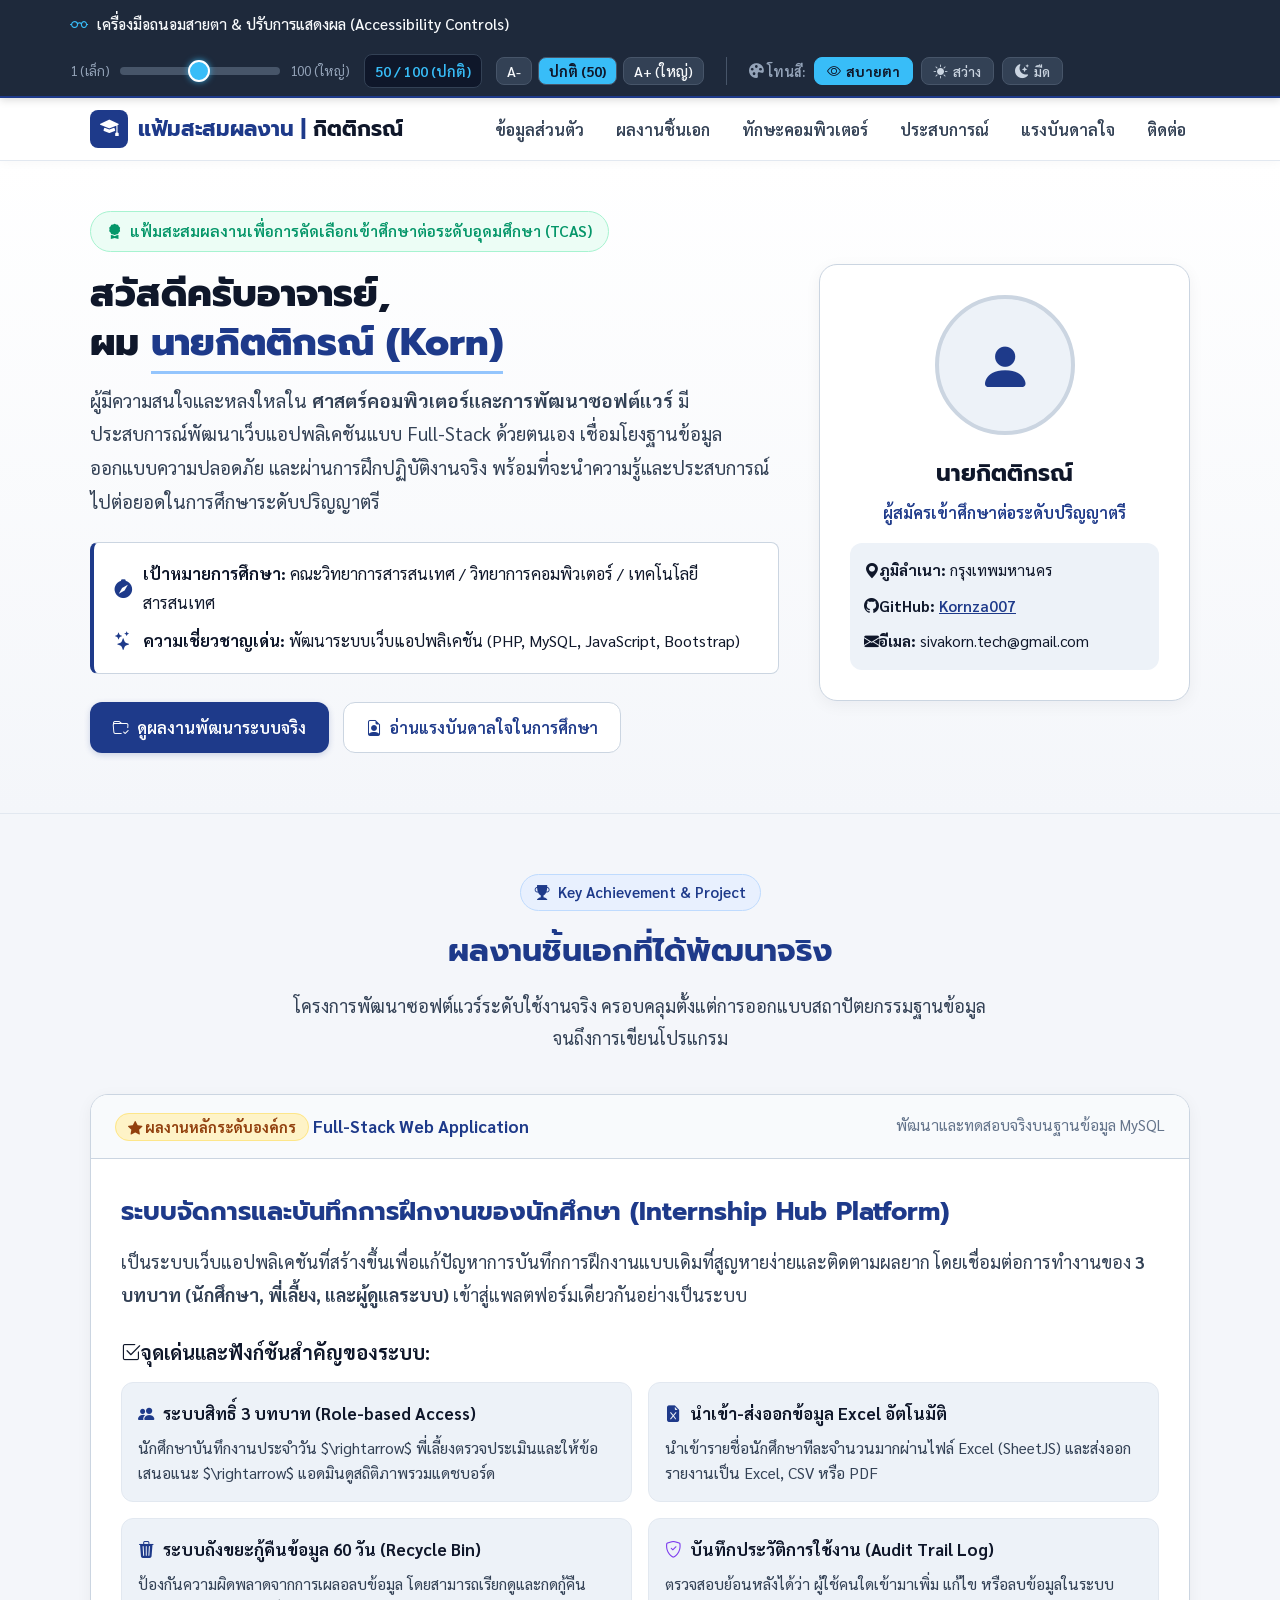
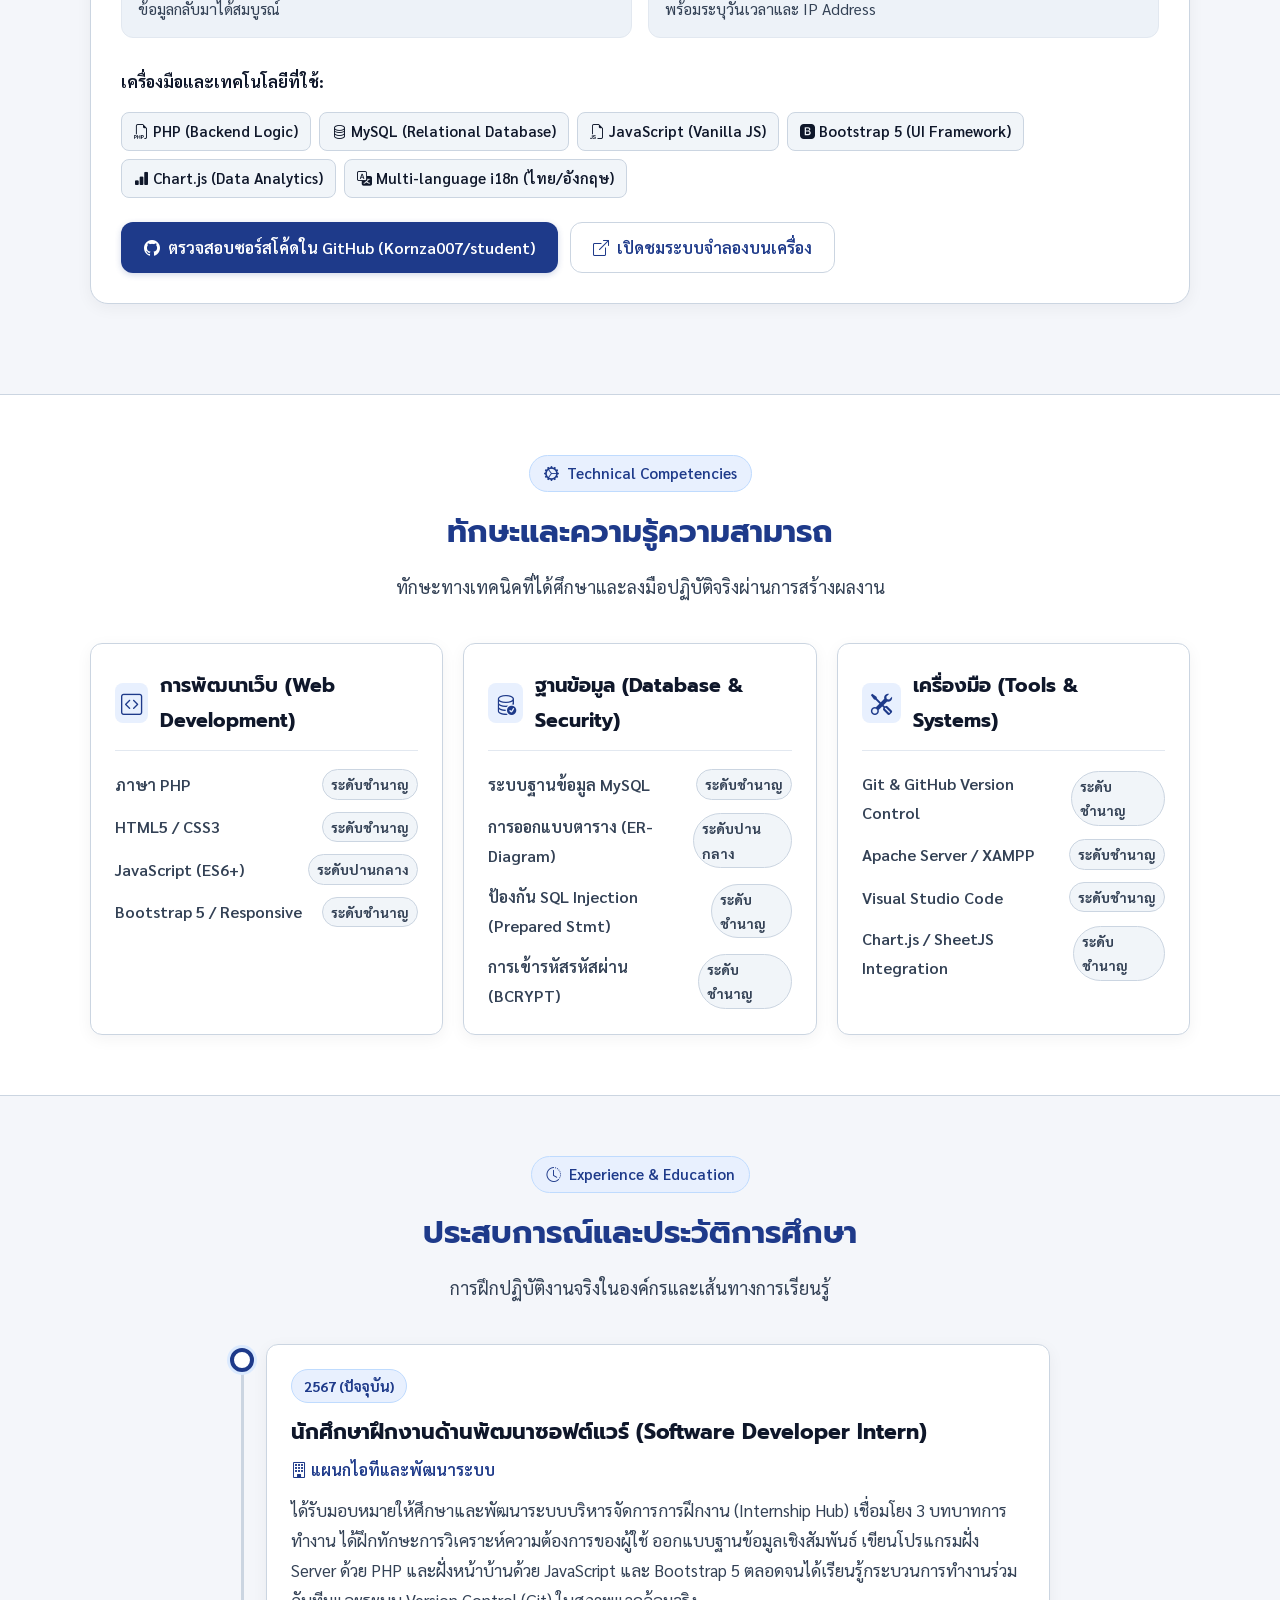
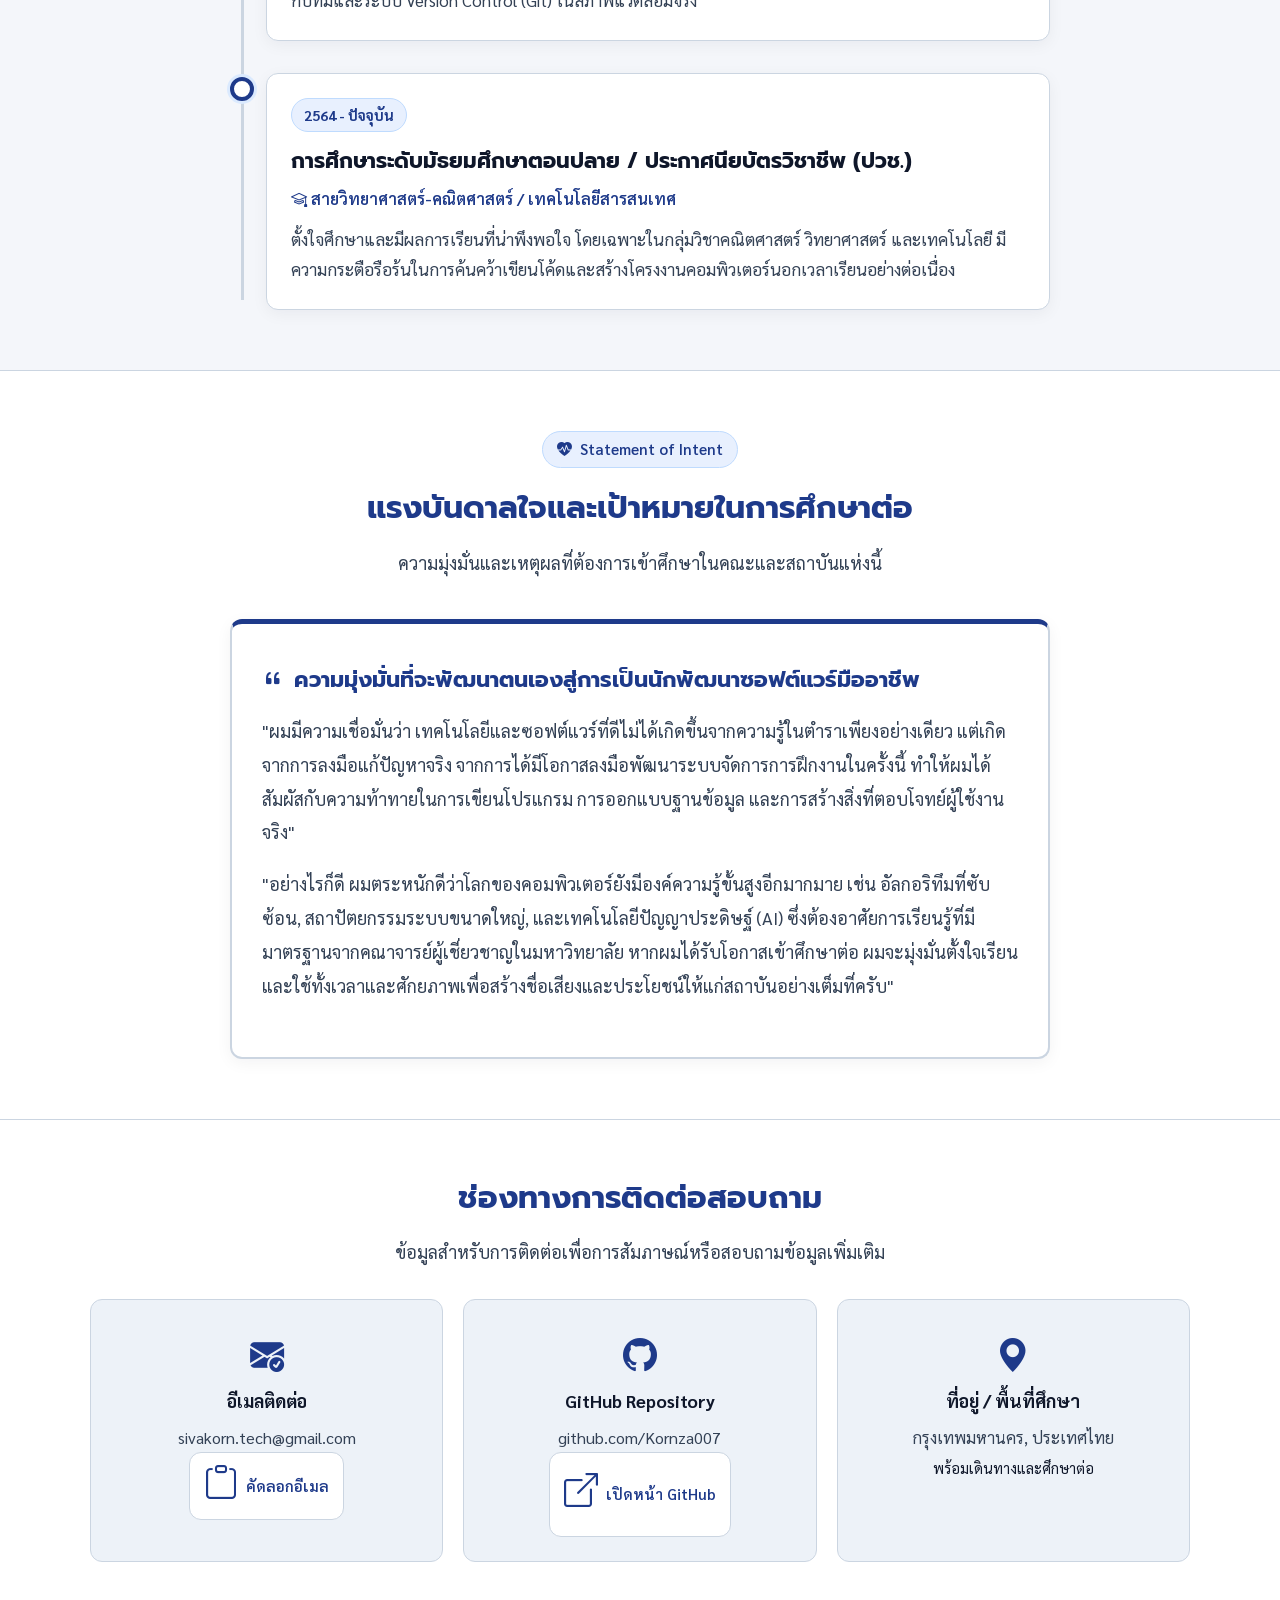
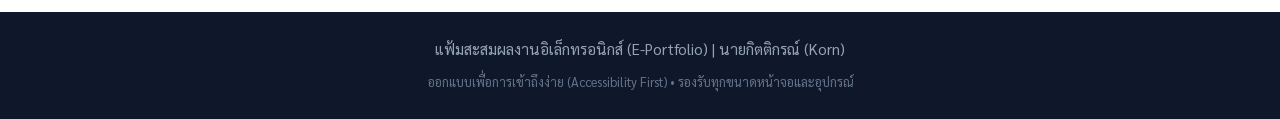
==== commit 3c4de2c7: "feat(portfolio): add 3-theme switcher (comfort/light/dark) and scroll fade-in animations" ====
--- a/portfolio/index.html
+++ b/portfolio/index.html
@@ -31,7 +31,7 @@
         <div class="accessibility-container">
             <div class="accessibility-label">
                 <i class="bi bi-eyeglasses"></i>
-                <span>เครื่องมือถนอมสายตา & ปรับขนาดตัวอักษร (Accessibility Text Size)</span>
+                <span>เครื่องมือถนอมสายตา & ปรับการแสดงผล (Accessibility Controls)</span>
             </div>
             <div class="accessibility-controls">
                 <div class="font-size-slider-wrap">
@@ -45,6 +45,19 @@
                     <button type="button" class="font-btn" id="btnFontSmall" title="ตัวหนังสือขนาดกะทัดรัด">A-</button>
                     <button type="button" class="font-btn active" id="btnFontDefault" title="ขนาดมาตรฐานสบายตา">ปกติ (50)</button>
                     <button type="button" class="font-btn" id="btnFontLarge" title="ขยายตัวหนังสือใหญ่พิเศษ">A+ (ใหญ่)</button>
+                </div>
+                <div class="theme-divider"></div>
+                <div class="theme-switch-group">
+                    <span class="theme-switch-label"><i class="bi bi-palette-fill"></i> โทนสี:</span>
+                    <button type="button" class="theme-btn active" id="btnThemeComfort" data-theme="comfort" title="สบายตา (แนะนำ)">
+                        <i class="bi bi-eye"></i> สบายตา
+                    </button>
+                    <button type="button" class="theme-btn" id="btnThemeLight" data-theme="light" title="สว่าง">
+                        <i class="bi bi-sun-fill"></i> สว่าง
+                    </button>
+                    <button type="button" class="theme-btn" id="btnThemeDark" data-theme="dark" title="มืด">
+                        <i class="bi bi-moon-stars-fill"></i> มืด
+                    </button>
                 </div>
             </div>
         </div>
@@ -84,7 +97,7 @@
     <!-- =========================================================
          1. ส่วนแนะนำตัว & ประวัติย่อ (Hero / Profile)
          ========================================================= -->
-    <section class="hero" id="profile">
+    <section class="hero animate-section" id="profile">
         <div class="container hero-grid">
             <div>
                 <div class="admission-badge">
@@ -140,7 +153,7 @@
     <!-- =========================================================
          2. ผลงานชิ้นเอก (Star Project - Internship Hub)
          ========================================================= -->
-    <section class="section" id="projects">
+    <section class="section animate-section" id="projects">
         <div class="container">
             <div class="section-header">
                 <div class="section-tag">
@@ -242,7 +255,7 @@
     <!-- =========================================================
          3. ทักษะและความสามารถทางคอมพิวเตอร์ (Skills)
          ========================================================= -->
-    <section class="section" id="skills" style="background: #ffffff; border-top: 1px solid var(--border-color); border-bottom: 1px solid var(--border-color);">
+    <section class="section animate-section" id="skills" style="background: var(--bg-surface); border-top: 1px solid var(--border-color); border-bottom: 1px solid var(--border-color);">
         <div class="container">
             <div class="section-header">
                 <div class="section-tag">
@@ -338,7 +351,7 @@
     <!-- =========================================================
          4. ประสบการณ์ & ประวัติการศึกษา (Timeline)
          ========================================================= -->
-    <section class="section" id="experience">
+    <section class="section animate-section" id="experience">
         <div class="container">
             <div class="section-header">
                 <div class="section-tag">
@@ -382,7 +395,7 @@
     <!-- =========================================================
          5. แรงบันดาลใจในการเข้าศึกษาต่อ (Statement of Purpose)
          ========================================================= -->
-    <section class="section" id="statement" style="background:#ffffff; border-top:1px solid var(--border-color);">
+    <section class="section animate-section" id="statement" style="background:var(--bg-surface); border-top:1px solid var(--border-color);">
         <div class="container">
             <div class="section-header">
                 <div class="section-tag">
@@ -411,7 +424,7 @@
     <!-- =========================================================
          6. ข้อมูลติดต่อ (Contact Information)
          ========================================================= -->
-    <section class="contact-section" id="contact">
+    <section class="contact-section animate-section" id="contact">
         <div class="container">
             <div class="section-header" style="margin-bottom: 24px;">
                 <h2 class="section-title">ช่องทางการติดต่อสอบถาม</h2>
--- a/portfolio/style.css
+++ b/portfolio/style.css
@@ -936,4 +936,326 @@
     .mobile-toggle {
         display: block;
     }
-}
+
+    .theme-switch-group {
+        flex-wrap: wrap;
+    }
+}
+
+/* =========================================================
+   THEME SWITCHER CONTROLS (ปุ่มสลับสี 3 โทน)
+   ========================================================= */
+.theme-divider {
+    width: 1px;
+    height: 28px;
+    background: #475569;
+    margin: 0 8px;
+}
+
+.theme-switch-group {
+    display: flex;
+    align-items: center;
+    gap: 8px;
+}
+
+.theme-switch-label {
+    font-size: 0.85rem;
+    font-weight: 600;
+    color: #94a3b8;
+    white-space: nowrap;
+    display: flex;
+    align-items: center;
+    gap: 4px;
+}
+
+.theme-btn {
+    background: #334155;
+    color: #cbd5e1;
+    border: 1px solid #475569;
+    border-radius: var(--radius-sm);
+    padding: 4px 12px;
+    font-size: 0.82rem;
+    cursor: pointer;
+    font-family: var(--font-body);
+    font-weight: 500;
+    transition: all var(--transition);
+    display: flex;
+    align-items: center;
+    gap: 5px;
+    white-space: nowrap;
+}
+
+.theme-btn:hover {
+    background: #475569;
+    color: #ffffff;
+}
+
+.theme-btn.active {
+    background: #38bdf8;
+    color: #0f172a;
+    font-weight: 700;
+    border-color: #38bdf8;
+}
+
+/* =========================================================
+   DARK THEME OVERRIDES (โหมดมืด ถนอมสายตาเวลากลางคืน)
+   ========================================================= */
+[data-theme="dark"] {
+    --bg-page: #0f172a;
+    --bg-surface: #1e293b;
+    --bg-surface-soft: #1e293b;
+    --bg-accent-soft: rgba(99, 102, 241, 0.12);
+    --text-primary: #f1f5f9;
+    --text-secondary: #cbd5e1;
+    --text-muted: #94a3b8;
+    --border-color: #334155;
+    --border-soft: #1e293b;
+    --academic-navy: #818cf8;
+    --academic-navy-hover: #a5b4fc;
+    --academic-emerald: #34d399;
+    --academic-amber: #fbbf24;
+    --shadow-card: 0 4px 16px rgba(0, 0, 0, 0.3);
+    --shadow-hover: 0 8px 24px rgba(0, 0, 0, 0.4);
+}
+
+[data-theme="dark"] .navbar {
+    background-color: #1e293b;
+    border-bottom-color: #334155;
+}
+
+[data-theme="dark"] .nav-brand span,
+[data-theme="dark"] .nav-brand span span {
+    color: #f1f5f9 !important;
+}
+
+[data-theme="dark"] .nav-link {
+    color: #94a3b8;
+}
+
+[data-theme="dark"] .nav-link:hover,
+[data-theme="dark"] .nav-link.active {
+    color: #a5b4fc;
+}
+
+[data-theme="dark"] .nav-link.active::after {
+    background: #818cf8;
+}
+
+[data-theme="dark"] .hero {
+    background: linear-gradient(180deg, #1e293b 0%, #0f172a 100%);
+    border-bottom-color: #334155;
+}
+
+[data-theme="dark"] .btn-primary {
+    background-color: #6366f1;
+    box-shadow: 0 2px 6px rgba(99, 102, 241, 0.3);
+}
+
+[data-theme="dark"] .btn-primary:hover {
+    background-color: #818cf8;
+}
+
+[data-theme="dark"] .btn-secondary {
+    background-color: #334155;
+    border-color: #475569;
+    color: #e2e8f0;
+}
+
+[data-theme="dark"] .btn-secondary:hover {
+    background-color: #475569;
+    color: #ffffff;
+}
+
+[data-theme="dark"] .hero-meta-box {
+    background: #1e293b;
+    border-color: #334155;
+    border-left-color: #818cf8;
+}
+
+[data-theme="dark"] .project-card,
+[data-theme="dark"] .skill-card,
+[data-theme="dark"] .timeline-card,
+[data-theme="dark"] .contact-box,
+[data-theme="dark"] .sop-box {
+    background: #1e293b;
+    border-color: #334155;
+}
+
+[data-theme="dark"] .project-card-header {
+    background: #0f172a;
+    border-bottom-color: #334155;
+}
+
+[data-theme="dark"] .feature-item {
+    background: #0f172a;
+    border-color: #334155;
+}
+
+[data-theme="dark"] .tech-tag {
+    background: #334155;
+    color: #e2e8f0;
+    border-color: #475569;
+}
+
+[data-theme="dark"] .star-project-pill {
+    background: rgba(251, 191, 36, 0.15);
+    color: #fbbf24;
+    border-color: rgba(251, 191, 36, 0.3);
+}
+
+[data-theme="dark"] .section-tag {
+    background: rgba(99, 102, 241, 0.12);
+    color: #a5b4fc;
+    border-color: rgba(99, 102, 241, 0.3);
+}
+
+[data-theme="dark"] .admission-badge {
+    background: rgba(52, 211, 153, 0.1);
+    color: #34d399;
+    border-color: rgba(52, 211, 153, 0.3);
+}
+
+[data-theme="dark"] .sop-box {
+    border-top-color: #818cf8;
+}
+
+[data-theme="dark"] .footer {
+    background: #020617;
+}
+
+[data-theme="dark"] .timeline-dot {
+    background: #1e293b;
+    border-color: #818cf8;
+    box-shadow: 0 0 0 3px rgba(99, 102, 241, 0.2);
+}
+
+[data-theme="dark"] .timeline::before {
+    background: #334155;
+}
+
+[data-theme="dark"] .contact-section {
+    background: #0f172a;
+    border-top-color: #334155;
+}
+
+[data-theme="dark"] .nav-links {
+    background: #1e293b;
+}
+
+[data-theme="dark"] .profile-contact-list a {
+    color: #a5b4fc !important;
+}
+
+[data-theme="dark"] .skill-badge {
+    background: #334155;
+    color: #94a3b8;
+    border-color: #475569;
+}
+
+/* =========================================================
+   LIGHT THEME (โหมดสว่าง - สีขาวบริสุทธิ์)
+   ========================================================= */
+[data-theme="light"] {
+    --bg-page: #ffffff;
+    --bg-surface: #ffffff;
+    --bg-surface-soft: #f1f5f9;
+    --bg-accent-soft: #dbeafe;
+}
+
+[data-theme="light"] .hero {
+    background: linear-gradient(180deg, #f0f4ff 0%, #ffffff 100%);
+}
+
+/* =========================================================
+   SCROLL FADE-IN ANIMATION (แอนิเมชันเลื่อนเข้า)
+   ========================================================= */
+.animate-section {
+    opacity: 0;
+    transform: translateY(30px);
+    transition: opacity 0.7s ease-out, transform 0.7s ease-out;
+}
+
+.animate-section.visible {
+    opacity: 1;
+    transform: translateY(0);
+}
+
+/* Stagger children animations */
+.animate-section.visible .feature-item,
+.animate-section.visible .skill-card,
+.animate-section.visible .timeline-item,
+.animate-section.visible .contact-box {
+    animation: fadeSlideUp 0.5s ease-out both;
+}
+
+.animate-section.visible .feature-item:nth-child(1),
+.animate-section.visible .skill-card:nth-child(1),
+.animate-section.visible .timeline-item:nth-child(1),
+.animate-section.visible .contact-box:nth-child(1) { animation-delay: 0.05s; }
+
+.animate-section.visible .feature-item:nth-child(2),
+.animate-section.visible .skill-card:nth-child(2),
+.animate-section.visible .timeline-item:nth-child(2),
+.animate-section.visible .contact-box:nth-child(2) { animation-delay: 0.15s; }
+
+.animate-section.visible .feature-item:nth-child(3),
+.animate-section.visible .skill-card:nth-child(3) { animation-delay: 0.25s; }
+
+.animate-section.visible .feature-item:nth-child(4) { animation-delay: 0.35s; }
+
+@keyframes fadeSlideUp {
+    from {
+        opacity: 0;
+        transform: translateY(20px);
+    }
+    to {
+        opacity: 1;
+        transform: translateY(0);
+    }
+}
+
+/* Subtle hover lift effect on cards */
+.project-card:hover,
+.skill-card:hover,
+.timeline-card:hover,
+.contact-box:hover {
+    transform: translateY(-4px);
+    box-shadow: var(--shadow-hover);
+    transition: transform 0.3s ease, box-shadow 0.3s ease;
+}
+
+.feature-item {
+    transition: transform 0.3s ease, box-shadow 0.3s ease, border-color 0.3s ease;
+}
+
+.feature-item:hover {
+    transform: translateY(-3px);
+    border-color: var(--academic-navy);
+    box-shadow: 0 4px 12px rgba(30, 58, 138, 0.08);
+}
+
+/* Smooth theme transition */
+body,
+.navbar,
+.hero,
+.section,
+.contact-section,
+.footer,
+.project-card,
+.skill-card,
+.timeline-card,
+.sop-box,
+.contact-box,
+.feature-item,
+.tech-tag,
+.btn-primary,
+.btn-secondary,
+.star-project-pill,
+.section-tag,
+.admission-badge,
+.profile-card,
+.hero-meta-box,
+.profile-contact-list,
+.skill-badge {
+    transition: background-color 0.4s ease, color 0.4s ease, border-color 0.4s ease, box-shadow 0.4s ease;
+}
